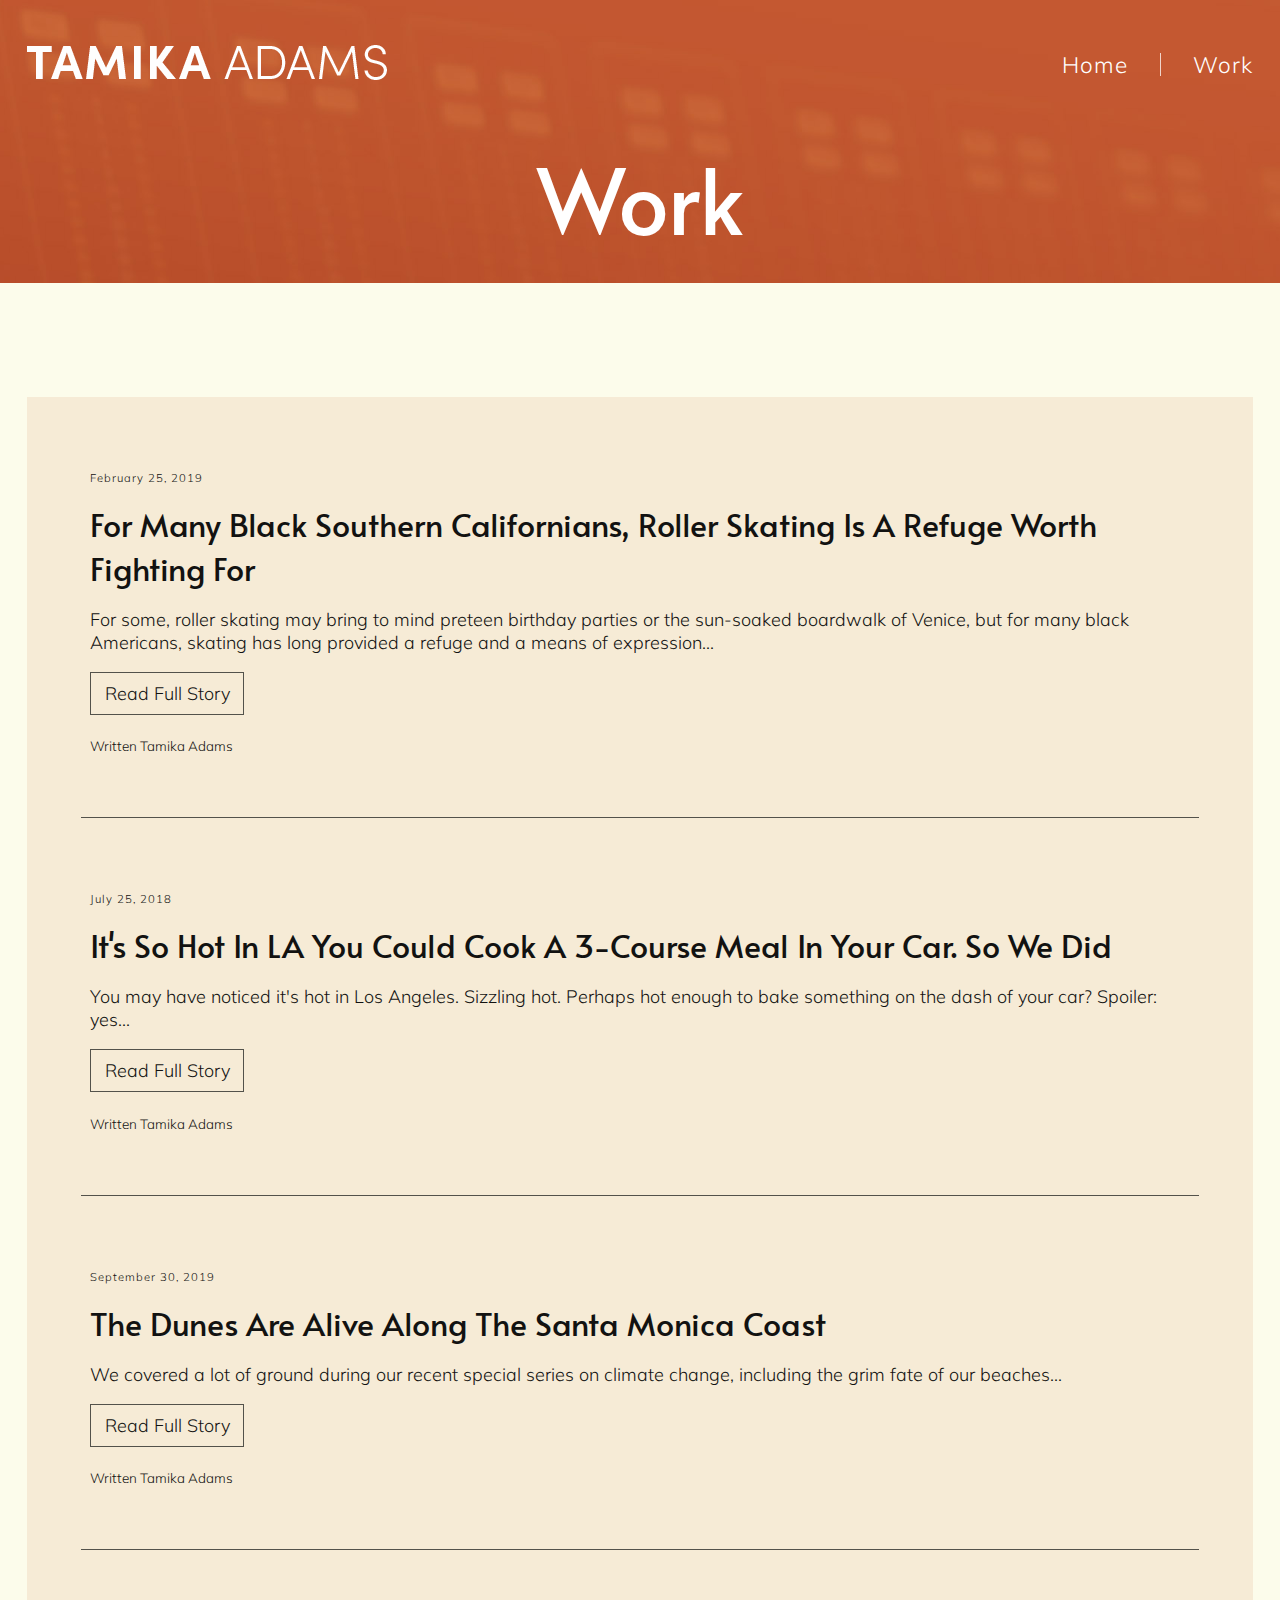
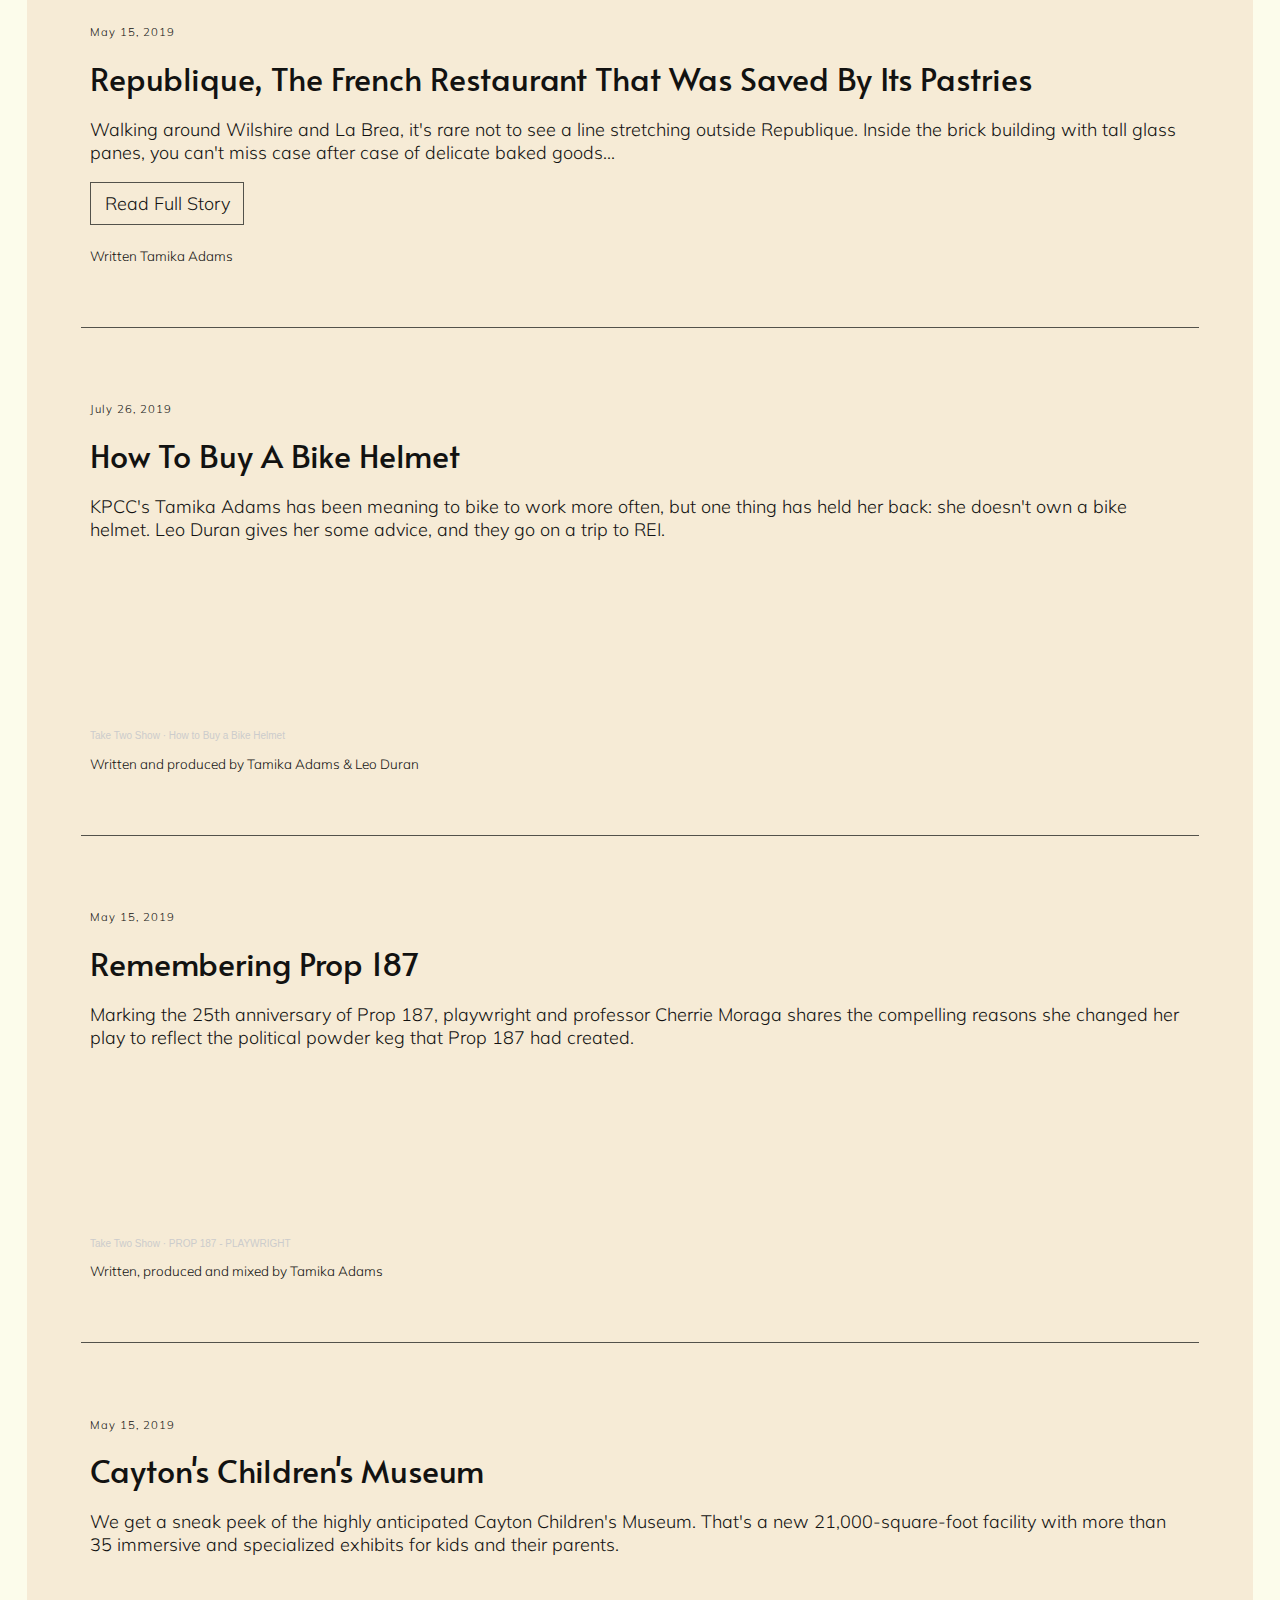
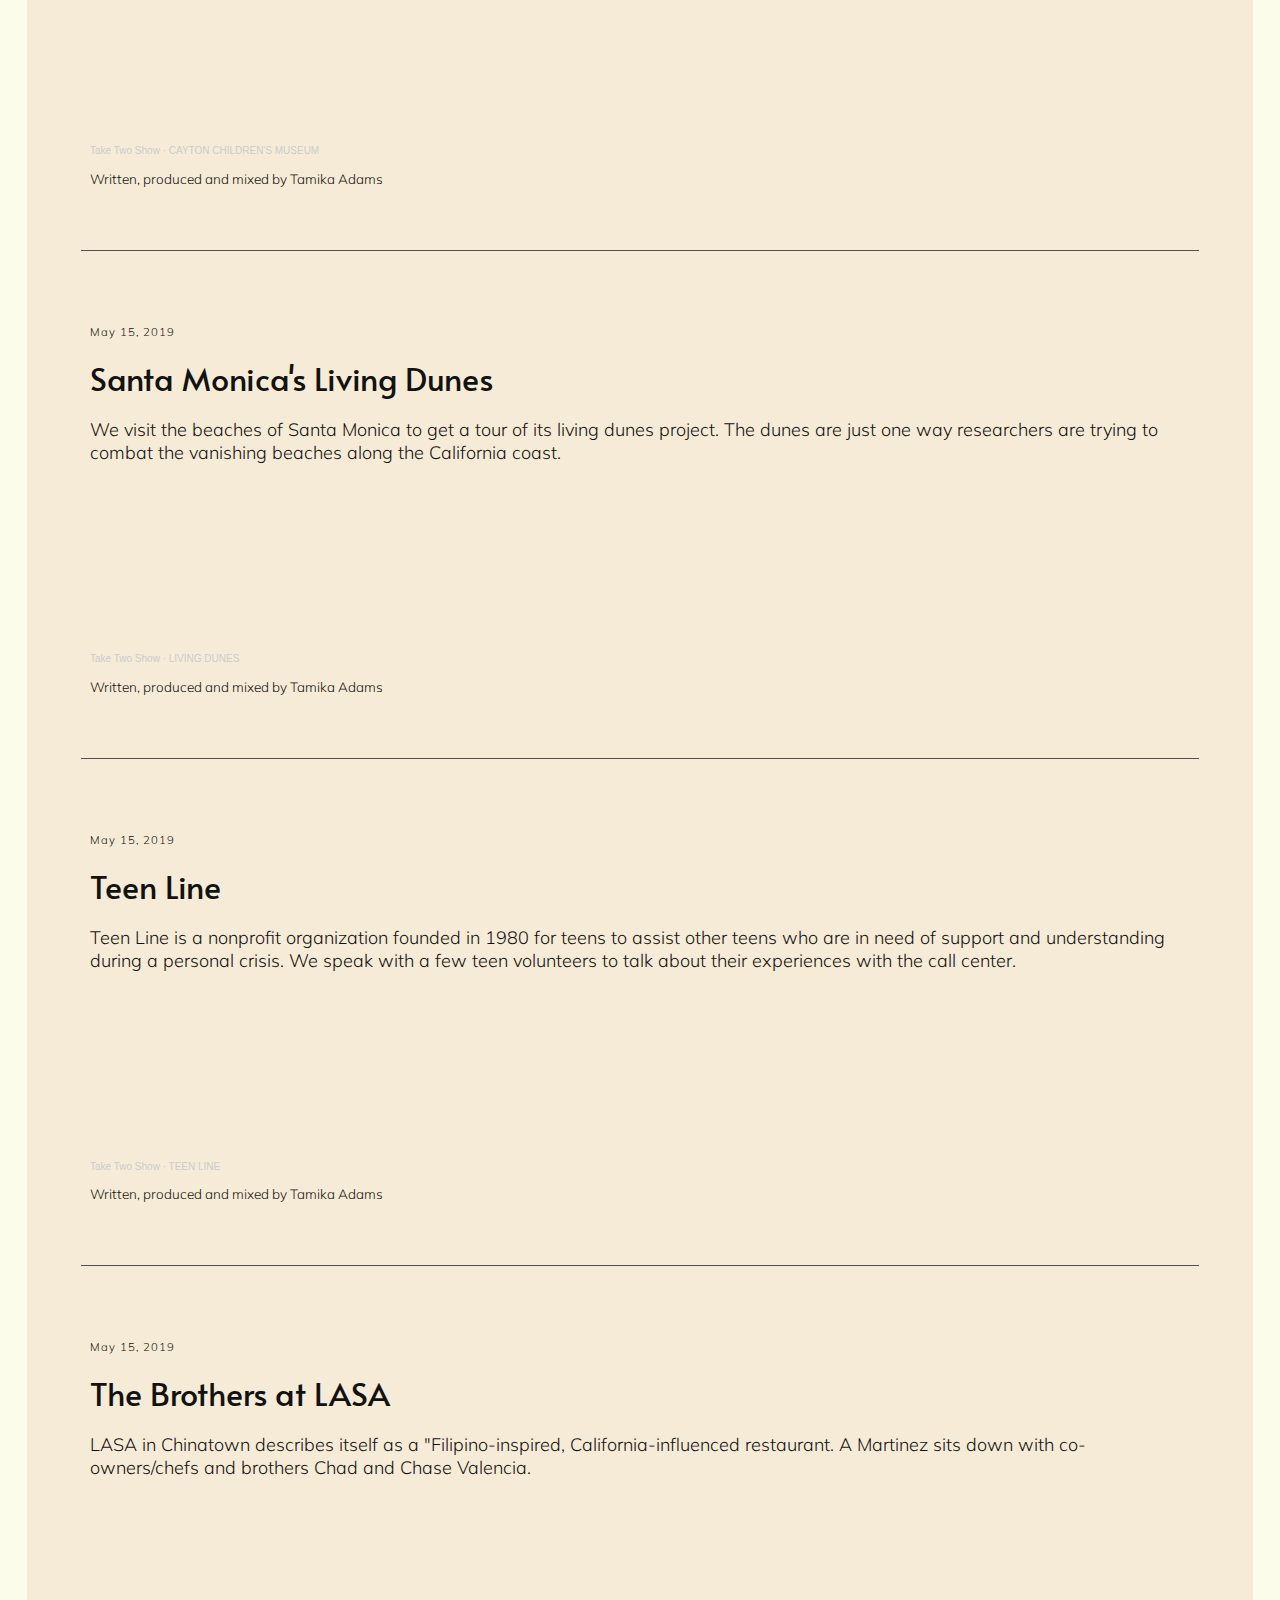
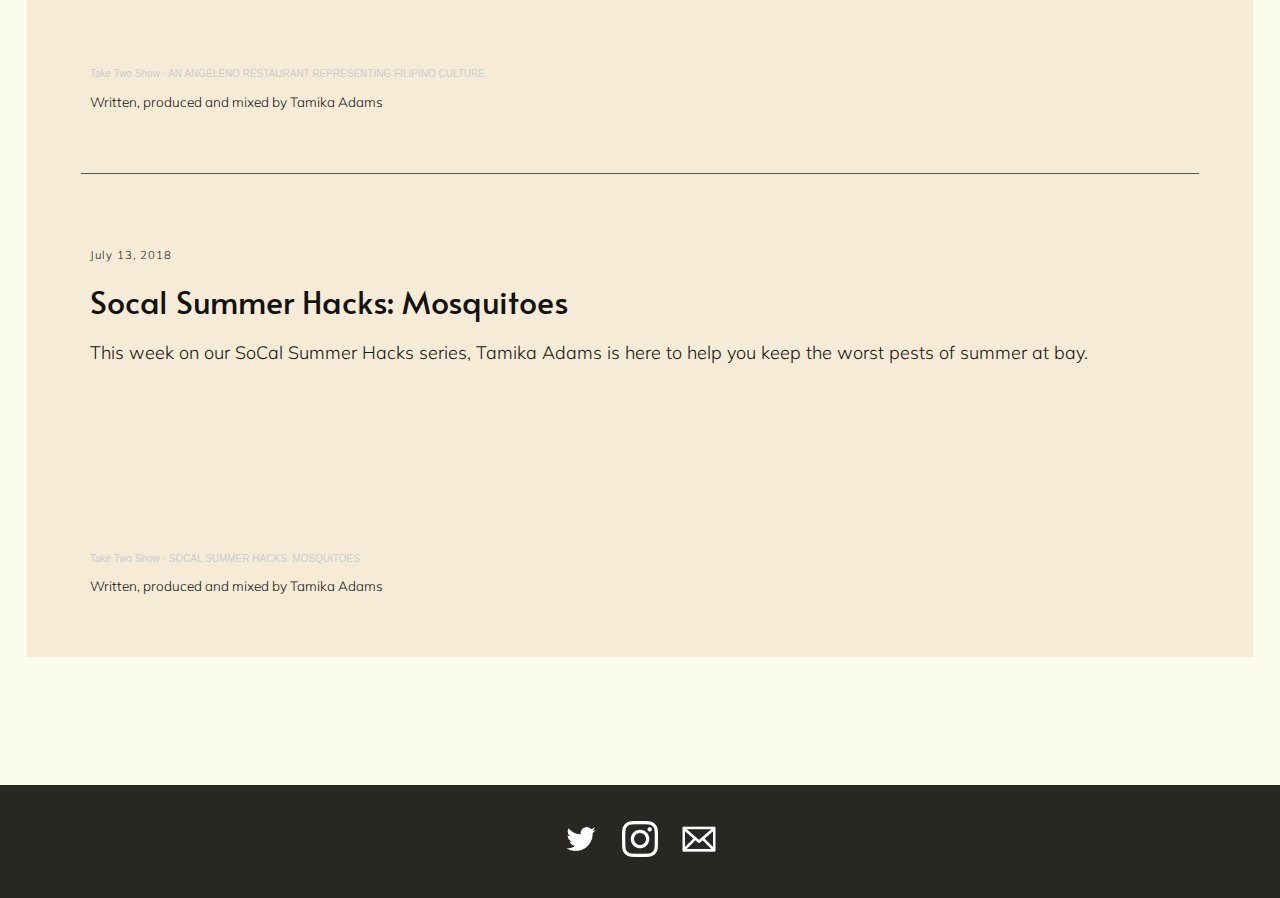
==== work.html @ 0e22abe8 "update article links" ====
<!DOCTYPE html>
<html>
	<head>
		<meta charset="UTF-8">
		<link type="text/css" rel="stylesheet" href="css/style.css" />
		<meta name="description" content="Tamika Adams - Producer / Reporter / Writer">
		<title>Tamika Adams | Work</title>
	</head>
	<body id="page-work">


		<header id="page-header">
			<div class="outer">
				<div id="top-nav" class="clearfix">
					<a href="index.html" class="ta-name">
						<img src="img/ta-name.png" alt="Tamika Adams" />
					</a>
					<nav>
						<a href="index.html">Home</a>
						<span class="nav-split" aria-hidden="true"></span>
						<a href="work.html">Work</a>
					</nav>
				</div>
				<h1>
					Work
				</h1>
			</div>
		</header>

		<main class="work-container">
			<div class="outer">
				<article>
					<section class="work-info">
						<p class="date">February 25, 2019</p>
						<h1>For Many Black Southern Californians, Roller Skating Is A Refuge Worth Fighting For</h1>
						<p>For some, roller skating may bring to mind preteen birthday parties or the sun-soaked boardwalk of Venice, but for many black Americans, skating has long provided a refuge and a means of expression...</p>
						<a class="article-link" href="https://laist.com/2019/02/25/black_roller_skating_culture_documentary.php">Read Full Story</a>
						<h2>Written Tamika Adams</h2>
					</section>
				</article>

				<article>
					<section class="work-info">
						<p class="date">July 25, 2018</p>
						<h1>It's So Hot In LA You Could Cook A 3-Course Meal In Your Car. So We Did</h1>
						<p>You may have noticed it's hot in Los Angeles. Sizzling hot. Perhaps hot enough to bake something on the dash of your car? Spoiler: yes...</p>
						<a class="article-link" href="https://laist.com/2018/07/25/its_so_hot_in_la_we_cooked_a_3-course_meal_in_our_car_and_so_can_you.php ">Read Full Story</a>
						<h2>Written Tamika Adams</h2>
					</section>
				</article>

				<article>
					<section class="work-info">
						<p class="date">September 30, 2019</p>
						<h1>The Dunes Are Alive Along The Santa Monica Coast</h1>
						<p>We covered a lot of ground during our recent special series on climate change, including the grim fate of our beaches...</p>
						<a class="article-link" href="https://laist.com/2019/09/30/living-dunes-santa-monica-beach-climate-change-sea-level-rise.php">Read Full Story</a>
						<h2>Written Tamika Adams</h2>
					</section>
				</article>

				<article>
					<section class="work-info">
						<p class="date">May 15, 2019</p>
						<h1>Republique, The French Restaurant That Was Saved By Its Pastries</h1>
						<p>Walking around Wilshire and La Brea, it's rare not to see a line stretching outside Republique. Inside the brick building with tall glass panes, you can't miss case after case of delicate baked goods...</p>
						<a class="article-link" href="https://laist.com/2019/05/15/republique_the_powerhouse_restaurant_that_almost_wasnt.php">Read Full Story</a>
						<h2>Written Tamika Adams</h2>
					</section>
				</article>


				<article>
					<section class="work-info">
						<p class="date">July 26, 2019</p>
						<h1>How To Buy A Bike Helmet</h1>
						<p>KPCC's Tamika Adams has been meaning to bike to work more often, but one thing has held her back: she doesn't own a bike helmet. Leo Duran gives her some advice, and they go on a trip to REI.</p>
						<div class="media-container">
							<iframe width="100%" height="166" scrolling="no" frameborder="no" allow="autoplay" src="https://w.soundcloud.com/player/?url=https%3A//api.soundcloud.com/tracks/848062681&color=%23ff5500&auto_play=false&hide_related=false&show_comments=true&show_user=true&show_reposts=false&show_teaser=true"></iframe><div style="font-size: 10px; color: #cccccc;line-break: anywhere;word-break: normal;overflow: hidden;white-space: nowrap;text-overflow: ellipsis; font-family: Interstate,Lucida Grande,Lucida Sans Unicode,Lucida Sans,Garuda,Verdana,Tahoma,sans-serif;font-weight: 100;"><a href="https://soundcloud.com/taketwoshow" title="Take Two Show" target="_blank" style="color: #cccccc; text-decoration: none;">Take Two Show</a> · <a href="https://soundcloud.com/taketwoshow/how-to-buy-a-bike-helmet" title="How to Buy a Bike Helmet" target="_blank" style="color: #cccccc; text-decoration: none;">How to Buy a Bike Helmet</a></div>
						</div>
						<h2>Written and produced by Tamika Adams & Leo Duran</h2>
					</section>
				</article>

				<article>
					<section class="work-info">
						<p class="date">May 15, 2019</p>
						<h1>Remembering Prop 187</h1>
						<p>Marking the 25th anniversary of Prop 187, playwright and professor Cherrie Moraga shares the compelling reasons she changed her play to reflect the political powder keg that Prop 187 had created.</p>
						<div class="media-container">
							<iframe width="100%" height="166" scrolling="no" frameborder="no" allow="autoplay" src="https://w.soundcloud.com/player/?url=https%3A//api.soundcloud.com/tracks/712422430&color=%23ff5500&auto_play=false&hide_related=false&show_comments=true&show_user=true&show_reposts=false&show_teaser=true"></iframe><div style="font-size: 10px; color: #cccccc;line-break: anywhere;word-break: normal;overflow: hidden;white-space: nowrap;text-overflow: ellipsis; font-family: Interstate,Lucida Grande,Lucida Sans Unicode,Lucida Sans,Garuda,Verdana,Tahoma,sans-serif;font-weight: 100;"><a href="https://soundcloud.com/taketwoshow" title="Take Two Show" target="_blank" style="color: #cccccc; text-decoration: none;">Take Two Show</a> · <a href="https://soundcloud.com/taketwoshow/prop-187-playwright" title="PROP 187 - PLAYWRIGHT" target="_blank" style="color: #cccccc; text-decoration: none;">PROP 187 - PLAYWRIGHT</a></div>
						</div>
						<h2>Written, produced and mixed by Tamika Adams</h2>
					</section>
				</article>


				<article>
					<section class="work-info">
						<p class="date">May 15, 2019</p>
						<h1>Cayton's Children's Museum</h1>
						<p>We get a sneak peek of the highly anticipated Cayton Children's Museum. That's a new 21,000-square-foot facility with more than 35 immersive and specialized exhibits for kids and their parents.</p>
						<div class="media-container">
							<iframe width="100%" height="166" scrolling="no" frameborder="no" allow="autoplay" src="https://w.soundcloud.com/player/?url=https%3A//api.soundcloud.com/tracks/701238112&color=%23ff5500&auto_play=false&hide_related=false&show_comments=true&show_user=true&show_reposts=false&show_teaser=true"></iframe><div style="font-size: 10px; color: #cccccc;line-break: anywhere;word-break: normal;overflow: hidden;white-space: nowrap;text-overflow: ellipsis; font-family: Interstate,Lucida Grande,Lucida Sans Unicode,Lucida Sans,Garuda,Verdana,Tahoma,sans-serif;font-weight: 100;"><a href="https://soundcloud.com/taketwoshow" title="Take Two Show" target="_blank" style="color: #cccccc; text-decoration: none;">Take Two Show</a> · <a href="https://soundcloud.com/taketwoshow/cayton-childrens-museum" title="CAYTON CHILDREN&#x27;S MUSEUM" target="_blank" style="color: #cccccc; text-decoration: none;">CAYTON CHILDREN&#x27;S MUSEUM</a></div>
						</div>
						<h2>Written, produced and mixed by Tamika Adams</h2>
					</section>
				</article>


				<article>
					<section class="work-info">
						<p class="date">May 15, 2019</p>
						<h1>Santa Monica's Living Dunes</h1>
						<p>We visit the beaches of Santa Monica to get a tour of its living dunes project. The dunes are just one way researchers are trying to combat the vanishing beaches along the California coast.</p>
						<div class="media-container">
							<iframe width="100%" height="166" scrolling="no" frameborder="no" allow="autoplay" src="https://w.soundcloud.com/player/?url=https%3A//api.soundcloud.com/tracks/701184199&color=%23ff5500&auto_play=false&hide_related=false&show_comments=true&show_user=true&show_reposts=false&show_teaser=true"></iframe><div style="font-size: 10px; color: #cccccc;line-break: anywhere;word-break: normal;overflow: hidden;white-space: nowrap;text-overflow: ellipsis; font-family: Interstate,Lucida Grande,Lucida Sans Unicode,Lucida Sans,Garuda,Verdana,Tahoma,sans-serif;font-weight: 100;"><a href="https://soundcloud.com/taketwoshow" title="Take Two Show" target="_blank" style="color: #cccccc; text-decoration: none;">Take Two Show</a> · <a href="https://soundcloud.com/taketwoshow/living-dunes" title="LIVING DUNES" target="_blank" style="color: #cccccc; text-decoration: none;">LIVING DUNES</a></div>
						</div>
						<h2>Written, produced and mixed by Tamika Adams</h2>
					</section>
				</article>


				<article>
					<section class="work-info">
						<p class="date">May 15, 2019</p>
						<h1>Teen Line</h1>
						<p>Teen Line is a nonprofit organization founded in 1980 for teens to assist other teens who are in need of support and understanding during a personal crisis. We speak with a few teen volunteers to talk about their experiences with the call center.</p>
						<div class="media-container">
							<iframe width="100%" height="166" scrolling="no" frameborder="no" allow="autoplay" src="https://w.soundcloud.com/player/?url=https%3A//api.soundcloud.com/tracks/693808450&color=%23ff5500&auto_play=false&hide_related=false&show_comments=true&show_user=true&show_reposts=false&show_teaser=true"></iframe><div style="font-size: 10px; color: #cccccc;line-break: anywhere;word-break: normal;overflow: hidden;white-space: nowrap;text-overflow: ellipsis; font-family: Interstate,Lucida Grande,Lucida Sans Unicode,Lucida Sans,Garuda,Verdana,Tahoma,sans-serif;font-weight: 100;"><a href="https://soundcloud.com/taketwoshow" title="Take Two Show" target="_blank" style="color: #cccccc; text-decoration: none;">Take Two Show</a> · <a href="https://soundcloud.com/taketwoshow/teen-line" title="TEEN LINE" target="_blank" style="color: #cccccc; text-decoration: none;">TEEN LINE</a></div>
						</div>
						<h2>Written, produced and mixed by Tamika Adams</h2>
					</section>
				</article>

				<article>
					<section class="work-info">
						<p class="date">May 15, 2019</p>
						<h1>The Brothers at LASA</h1>
						<p>LASA in Chinatown describes itself as a "Filipino-inspired, California-influenced restaurant. A Martinez sits down with co-owners/chefs and brothers Chad and Chase Valencia.</p>
						<div class="media-container">
							<iframe width="100%" height="166" scrolling="no" frameborder="no" allow="autoplay" src="https://w.soundcloud.com/player/?url=https%3A//api.soundcloud.com/tracks/701239207&color=%23ff5500&auto_play=false&hide_related=false&show_comments=true&show_user=true&show_reposts=false&show_teaser=true"></iframe><div style="font-size: 10px; color: #cccccc;line-break: anywhere;word-break: normal;overflow: hidden;white-space: nowrap;text-overflow: ellipsis; font-family: Interstate,Lucida Grande,Lucida Sans Unicode,Lucida Sans,Garuda,Verdana,Tahoma,sans-serif;font-weight: 100;"><a href="https://soundcloud.com/taketwoshow" title="Take Two Show" target="_blank" style="color: #cccccc; text-decoration: none;">Take Two Show</a> · <a href="https://soundcloud.com/taketwoshow/an-angeleno-restaurant-representing-filipino-culture" title="AN ANGELENO RESTAURANT REPRESENTING FILIPINO CULTURE" target="_blank" style="color: #cccccc; text-decoration: none;">AN ANGELENO RESTAURANT REPRESENTING FILIPINO CULTURE</a></div>
						</div>
						<h2>Written, produced and mixed by Tamika Adams</h2>
					</section>
				</article>

				<article>
					<section class="work-info last">
						<p class="date">July 13, 2018</p>
						<h1>Socal Summer Hacks: Mosquitoes</h1>
						<p>This week on our SoCal Summer Hacks series, Tamika Adams is here to help you keep the worst pests of summer at bay.</p>
						<div class="media-container">
							<iframe width="100%" height="166" scrolling="no" frameborder="no" allow="autoplay" src="https://w.soundcloud.com/player/?url=https%3A//api.soundcloud.com/tracks/848068096&color=%23ff5500&auto_play=false&hide_related=false&show_comments=true&show_user=true&show_reposts=false&show_teaser=true"></iframe><div style="font-size: 10px; color: #cccccc;line-break: anywhere;word-break: normal;overflow: hidden;white-space: nowrap;text-overflow: ellipsis; font-family: Interstate,Lucida Grande,Lucida Sans Unicode,Lucida Sans,Garuda,Verdana,Tahoma,sans-serif;font-weight: 100;"><a href="https://soundcloud.com/taketwoshow" title="Take Two Show" target="_blank" style="color: #cccccc; text-decoration: none;">Take Two Show</a> · <a href="https://soundcloud.com/taketwoshow/socal-summer-hacks-mosquitoes" title="SOCAL SUMMER HACKS: MOSQUITOES" target="_blank" style="color: #cccccc; text-decoration: none;">SOCAL SUMMER HACKS: MOSQUITOES</a></div>
						</div>
						<h2>Written, produced and mixed by Tamika Adams</h2>
					</section>
				</article>

			<div/>
		</main>

		<footer>
			<div class="outer">
				<nav>
					<a href="https://twitter.com/_tamika_adams">
						<img src="img/icon-tw.png" alt="Teitter Icon"/>
					</a>
					<a href="https://www.instagram.com/la_tadams/">
						<img src="img/icon-ig.png" alt="Instagram Icon" />
					</a>
					<a href="mailto: t@tamika-adams.com">
						<img src="img/icon-mail.png" alt="Email Icon" />
					</a>
				</nav>
			</div>
		</footer>






	</body>
</html>
---- css/style.css ----
@import url('https://fonts.googleapis.com/css2?family=Alata&family=Muli:wght@300;500;700&display=swap');
body
{
	background:#292723;
	margin:0;
	overflow-y:scroll;
	font-family: 'Muli', Verdana, sans-serif;
	font-size:16px;
}
body.no-scroll
{
	overflow-y:hidden;
}
body *
{
	box-sizing: border-box;
}

@media (min-width:1081px){body{font-size:18px;}}
@media (min-width:1281px){body{font-size:20px;}}
@media (min-width:1601px){body{font-size:22px;}}


.outer
{
	position:relative;
	padding:0 1.5em;
	margin:0 auto;
	max-width:1700px;
}
.clearfix::after
{
  content: "";
  clear: both;
  display: table;
}

/* layout */
.split-container
{
	margin:0 auto;
	text-align:center;
}
.rtl
{
	direction: rtl;
}
.split
{
	position:relative;
	margin:0 auto;
	direction: ltr;
	vertical-align: middle;
	white-space: normal;
	text-align:left;
}
@media (min-width:961px)
{
	.split
	{
		display:inline-block;
	}
	.split-container
	{
		white-space: nowrap;
	}
	.split-50
	{
		width:50%;
	}
}



h1
{
	font-family: 'Alata', Verdana, sans-serif;
	font-weight:400;
}
p, h2
{
	font-weight:300;
}



header
{
	background-image:url('../img/header-bg.jpg');
	background-size:cover;
	background-position: bottom center;
	background-attachment: fixed;
}
#page-header
{

}
#page-header #top-nav
{
	padding-bottom:3em;
}
#page-header h1
{
	color:#fff;
	font-size:5em;
	text-align: center;
	padding:0 0 .25em;
	margin:0;
}


/* About */
#top-nav
{
	padding:3em 0;
	text-align: center;
}
#top-nav .ta-name
{
	display:inline-block;
}
#top-nav .ta-name img
{
	display:block;
	max-width:100%;
}
#top-nav nav
{
	margin-top:1em;
	line-height:35px;
}

#top-nav nav a
{
	color:#fff;
	font-size:1.25em;
	font-weight:300;
	text-decoration: none;
	vertical-align: middle;
	letter-spacing: 1px;
	padding:.25em 0;
}
#top-nav nav a:hover
{
	border-bottom:1px solid #fff;
}
#top-nav nav .nav-split
{
	display:inline-block;
	margin:0 1.5em;
	height:1.25em;
	width:1px;
	background:#fff;
	opacity:.75;
	vertical-align: middle;
}
@media (min-width:961px)
{
	#top-nav
	{
		padding:2.5em 0 0;
	}
	#top-nav .ta-name
	{
		display:block;
		float:left;
	}
	#top-nav nav
	{
		margin-top:0;
		float:right;
	}

}




/* About */
#about
{
	position:relative;
	color:#fff;
	padding-bottom:5%;
}
#about .about-img img
{
	display:block;
	max-width:100%;
}
#about .about-info
{
	padding:1em 0;
}
#about .about-info h1
{
	font-size:2em;
	margin:0 0 .5em;
	padding:0;
}
#about .about-info p
{
	font-size:1em;
	padding:0;
	line-height: 1.5em;
}
#about .about-info p a
{
	font-weight:500;
	text-decoration: none;
	color:#fff;
	text-decoration: underline;
}
#about .about-info p a:hover
{
	color:#ebd234;
}
@media (min-width:961px)
{
	#about
	{
		position:relative;
		transform: translateY(10%);
		padding-bottom:0;
	}
	#about .about-info
	{
		padding:1em 1.5em;
	}
}






/* Home Main */
.work-container
{
	background:#fcfceb;
	padding-top:1em;
	color:#121211;
	text-align: center;
}
.work-container .outer
{
	padding-top:7.5%;
	padding-bottom:12.5%;
}
.work-container .section-title
{
	font-size:2em;
	margin:0 0 1em;
}
.more-work
{
	display:inline-block;
	margin:1.5em auto 0;
	padding:.5em 2em;
	border:1px solid #121211;
	color:#121211;
	font-size:1.25em;
	text-decoration: none;
}
.more-work:hover
{
	color:#fff;
	border:1px solid #ebd234;
	background:#ebd234;
}
.work-container article
{

	background:#f6ebd6;
	padding:0 3em;
	max-width:1280px;
	margin:0 auto;
}
@media (min-width:961px)
{
	.work-container .outer
	{
		padding-top:7.5%;
		padding-bottom:10%;
	}
}
@media (min-width:1601px)
{
	.work-container .outer
	{
		padding:5em 0;
	}
}





/* Work */
.work-info
{
	text-align: left;
	padding:3.5em .5em 3.5em;
}
.work-info h1
{
	font-size:1.75em;
	margin:0;
}
.work-info h2
{
	font-size:.75em;
	margin:1em 0 0;
}
.work-info p.date
{
	font-size:.625em;
	margin-bottom:1.5em;
	letter-spacing: 1px;
}
.work-info a.article-link
{
	color:#121211;
	border:1px solid #53524b;
	padding:.5em .75em;
	text-decoration: none;
	display:inline-block;
	margin-bottom:.5em;
	font-weight: 300;
}
.work-info a.article-link:hover
{
	color:#fff;
	border:1px solid #ebd234;
	background:#ebd234;
}





/* Work-page overwrite */
#page-work .work-container .work-info
{
	border-bottom:1px solid #53524b;
}
#page-work .work-container .work-info.last
{
	border-bottom:none;
}




/* Footer */
footer
{
	background:#292723;
	padding:2em 0;

	text-align: center;
}
footer nav a
{
	display:inline-block;
	margin:0 .5em;
	text-decoration: none;
}
footer nav a:hover
{
	opacity:.75;
}
footer nav a img
{
	display:block;
	width:2em;
}
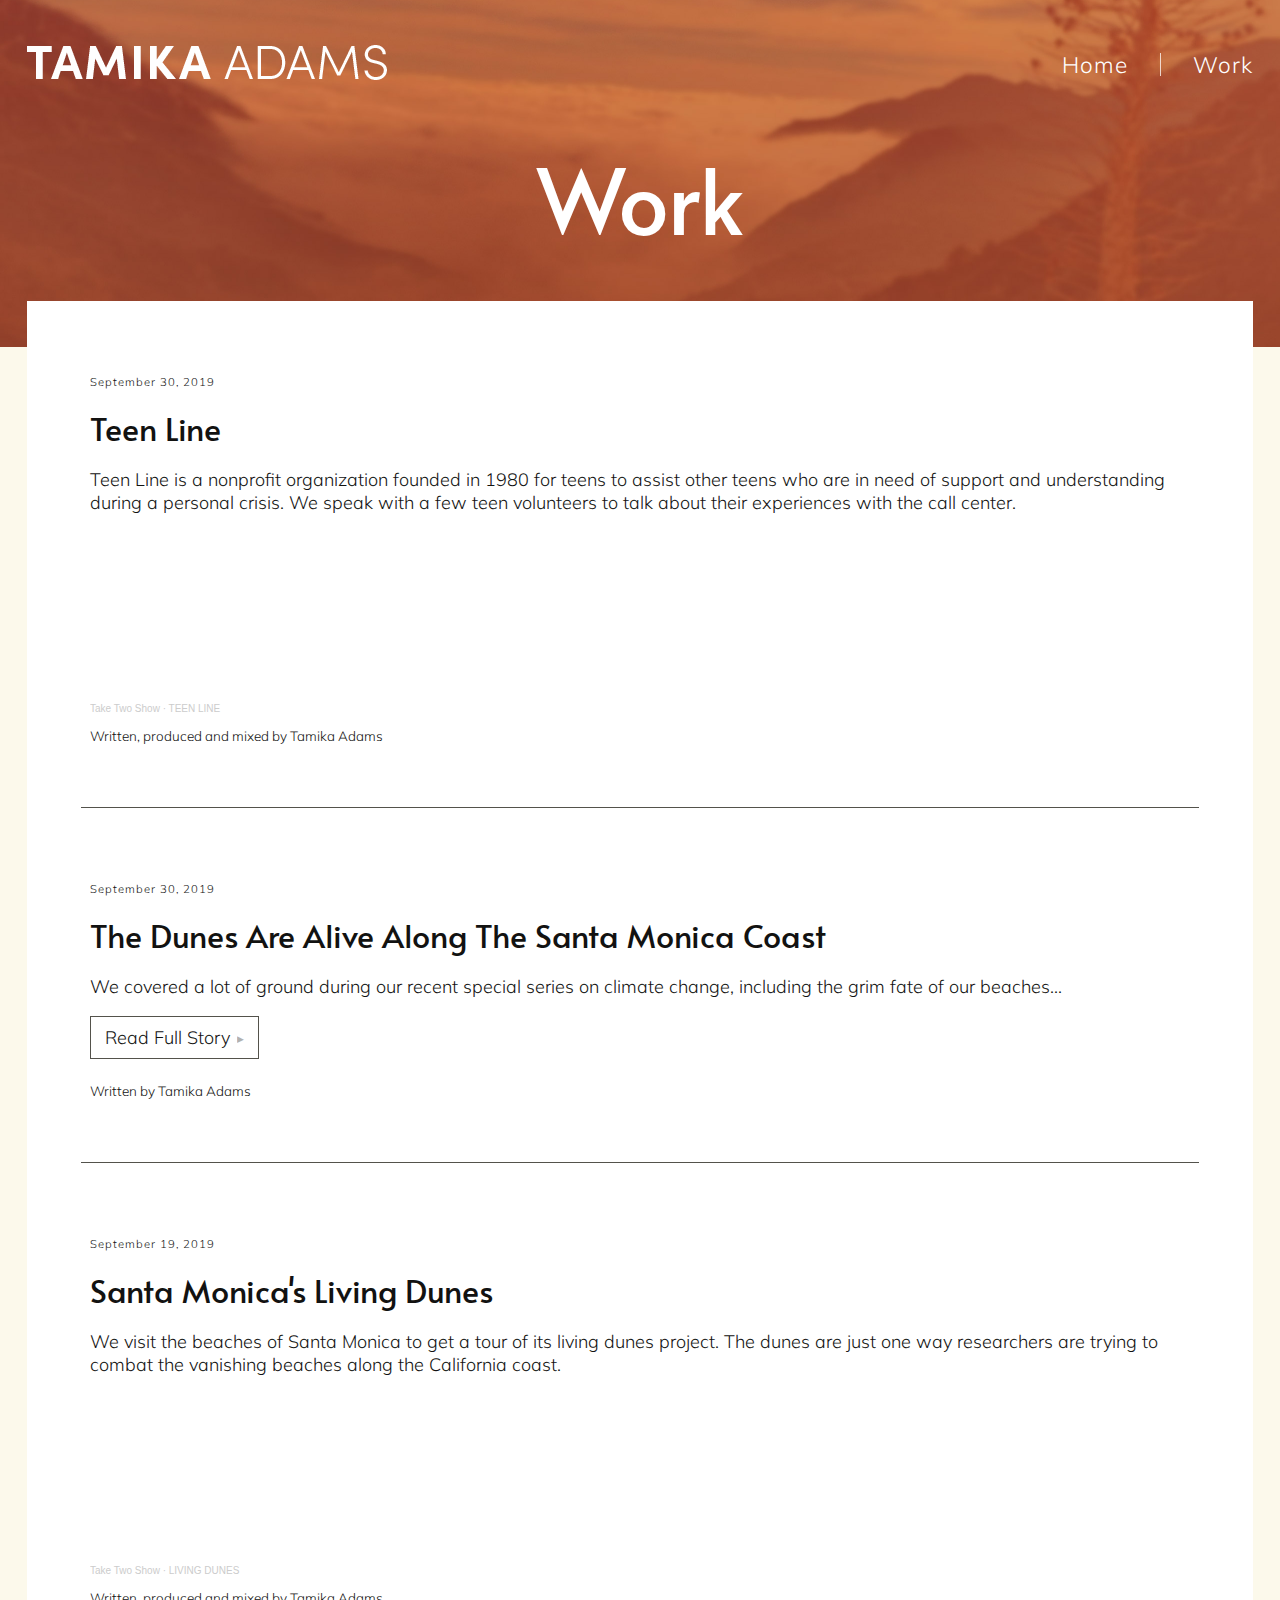
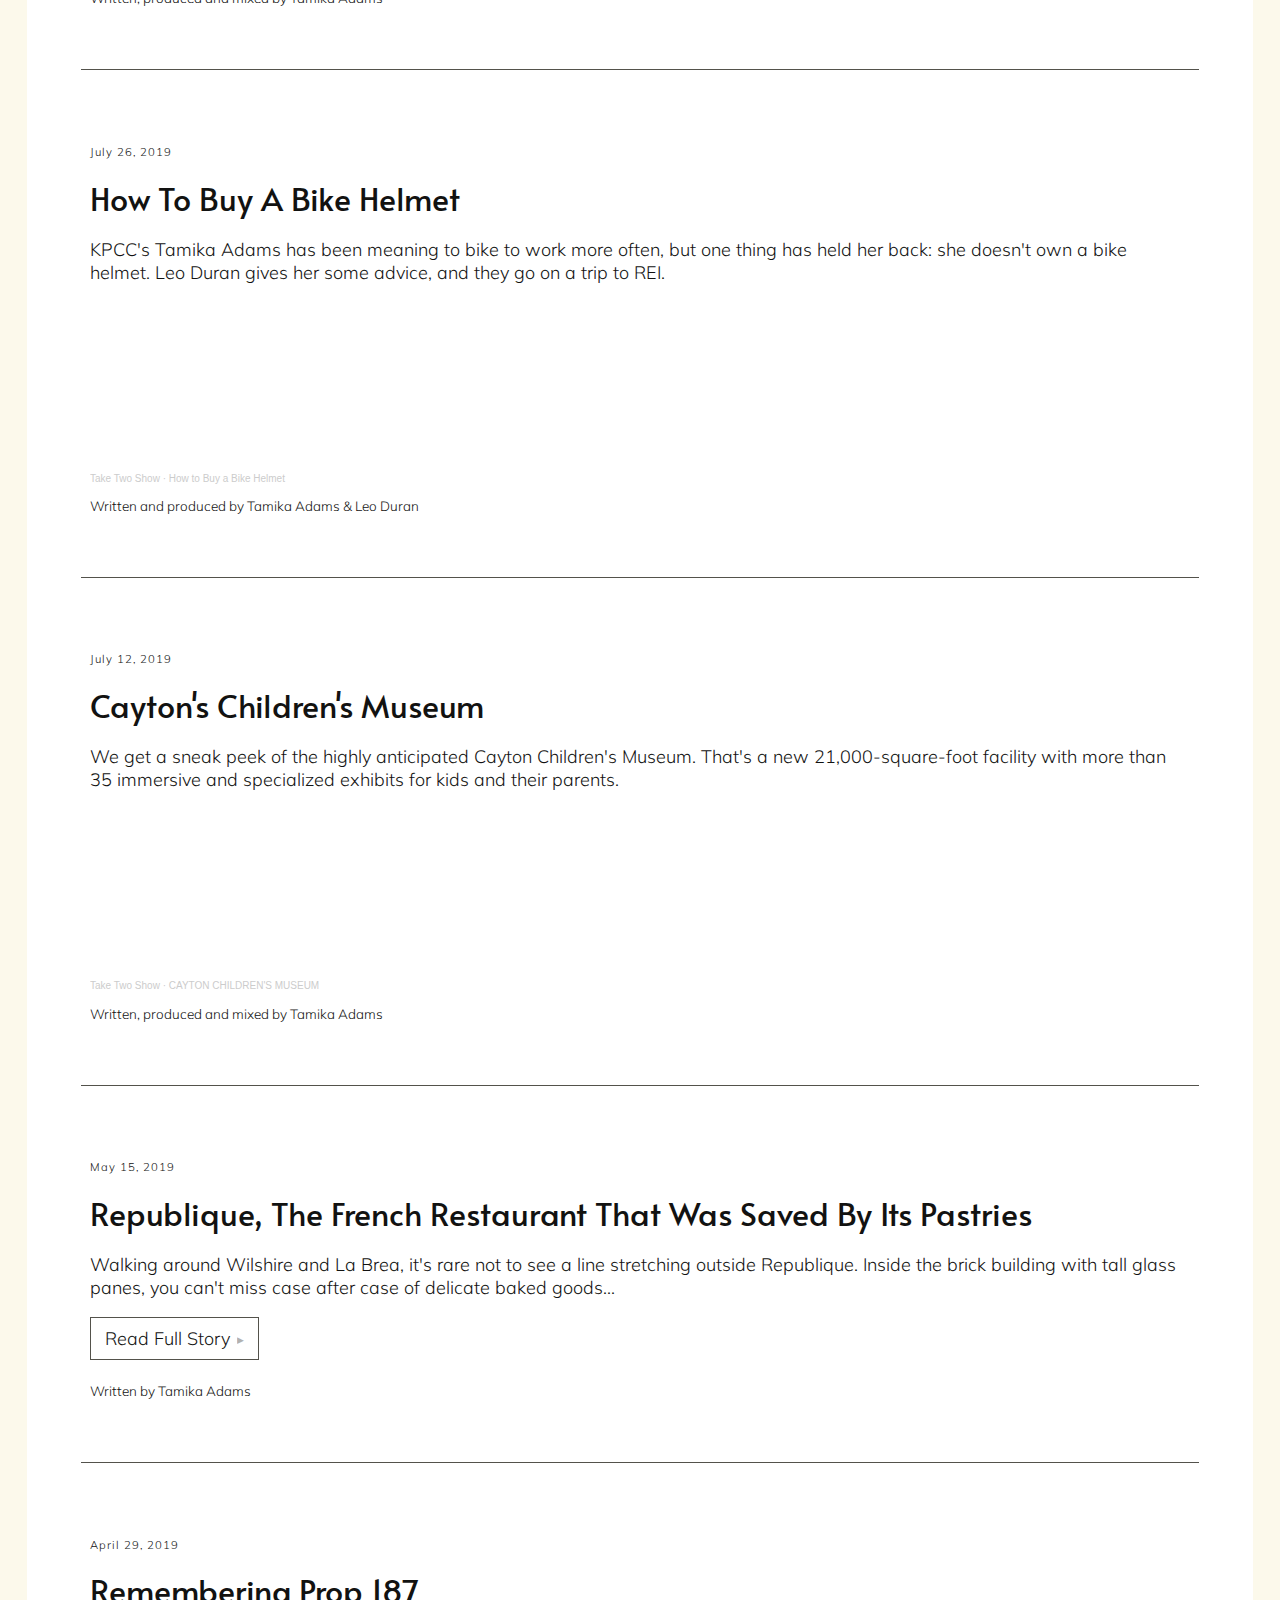
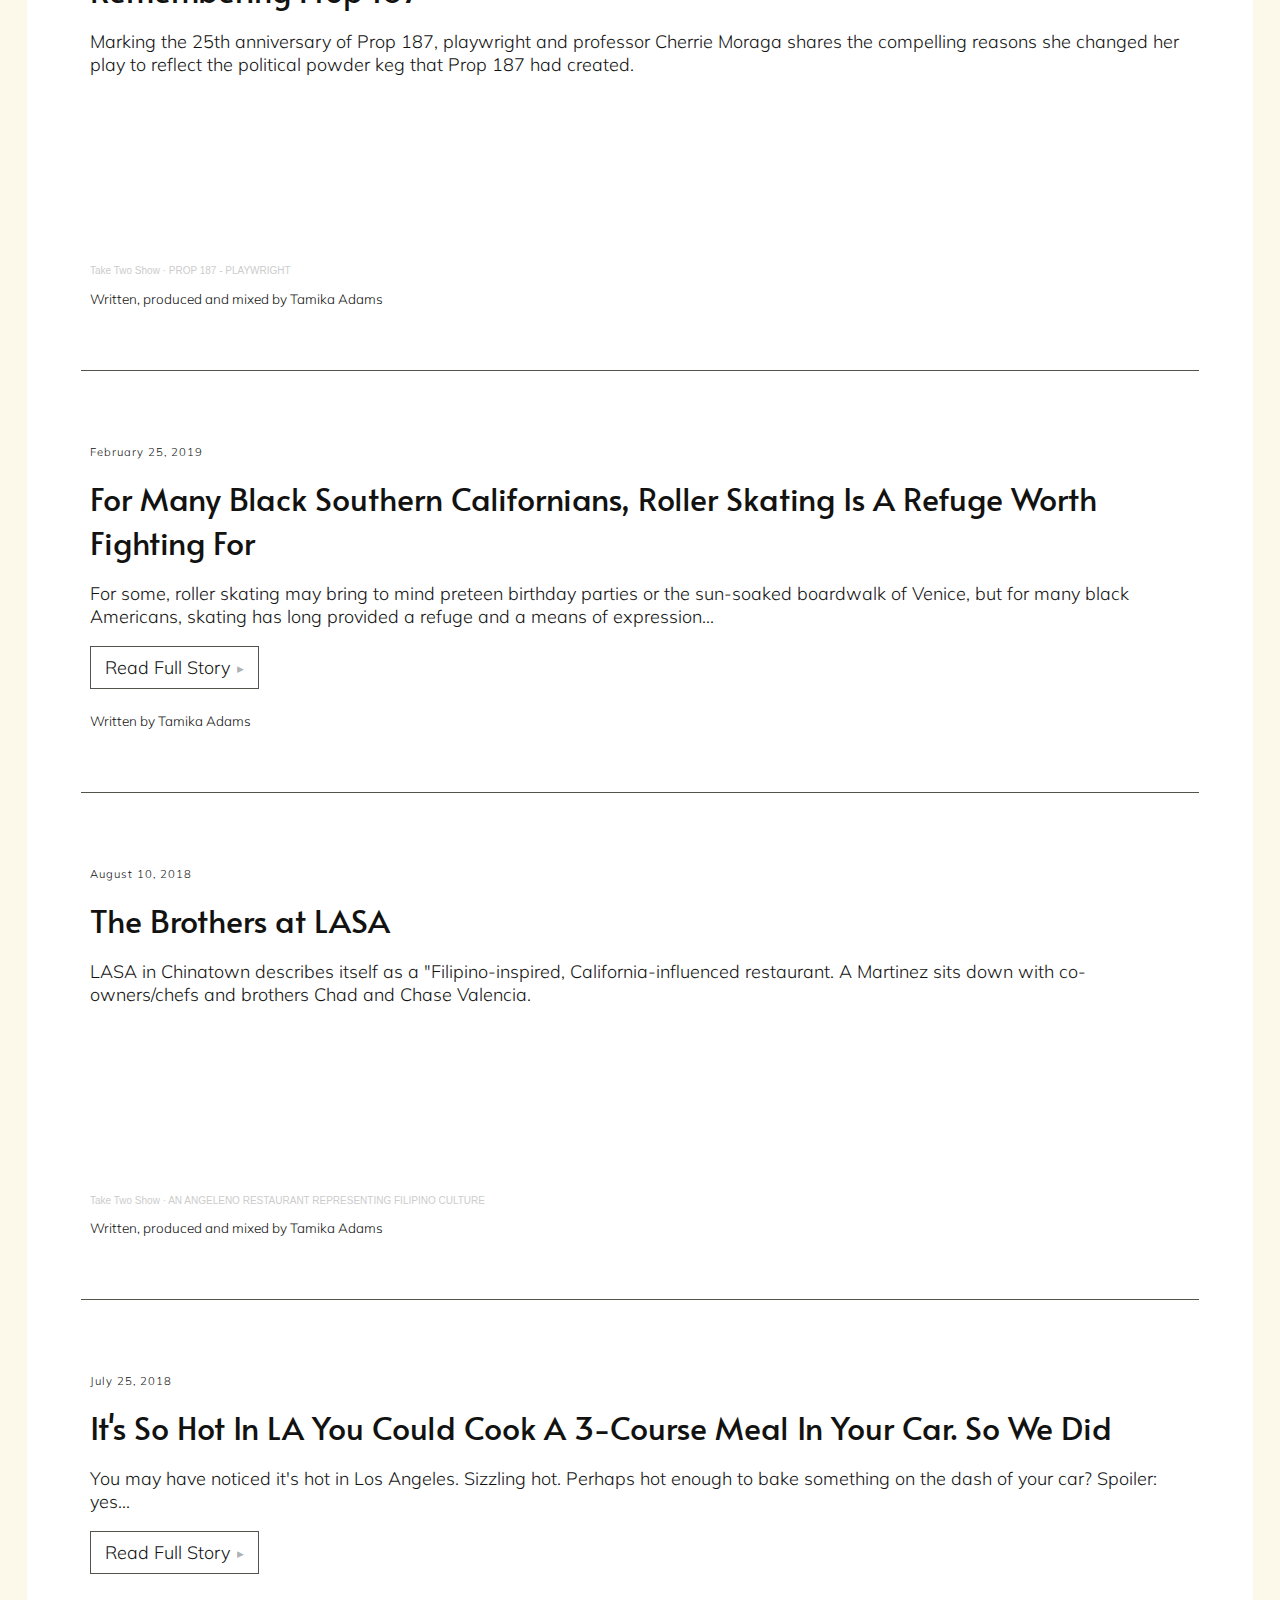
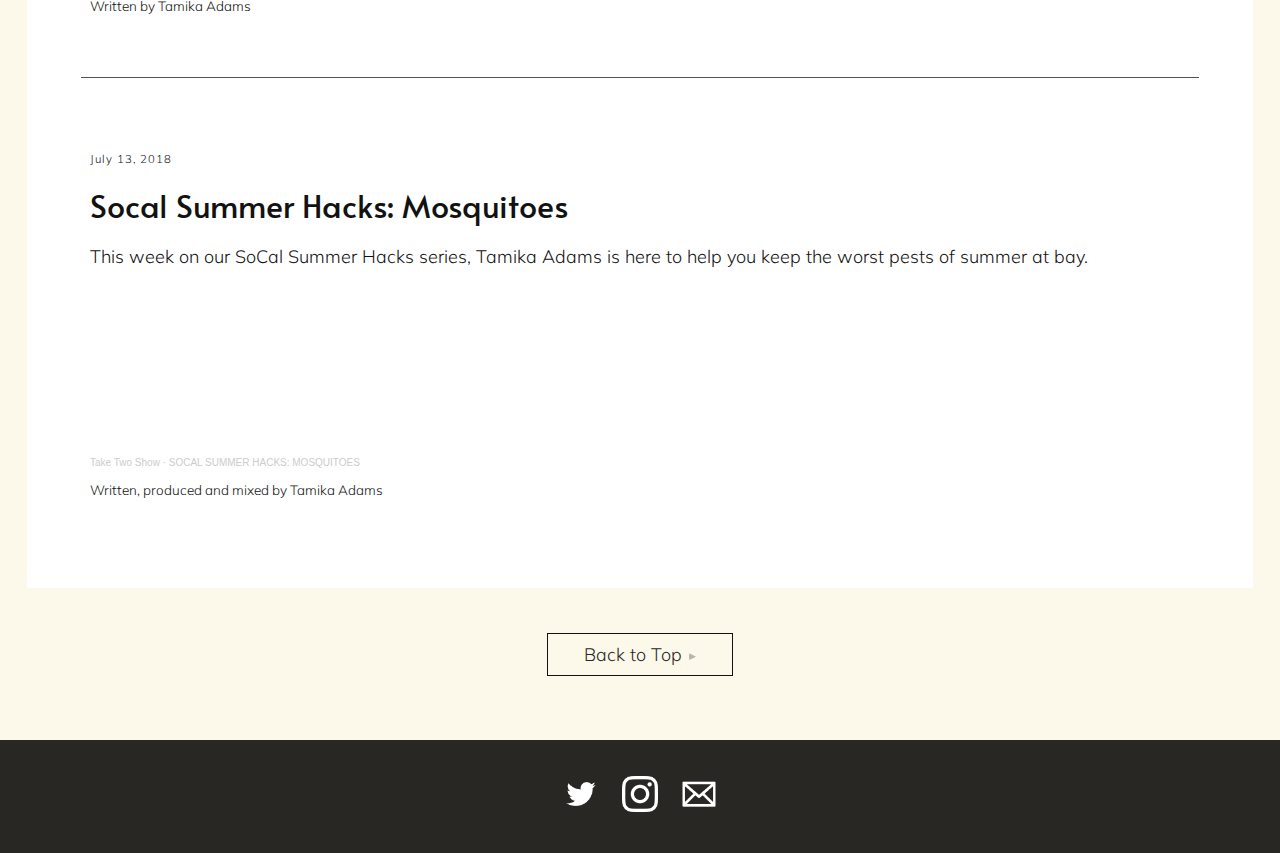
==== commit 1e737b6c: "background, link effects, update copy and work" ====
--- a/work.html
+++ b/work.html
@@ -2,8 +2,9 @@
 <html>
 	<head>
 		<meta charset="UTF-8">
+		<meta name="viewport" content="width=device-width, initial-scale=1.0">
 		<link type="text/css" rel="stylesheet" href="css/style.css" />
-		<meta name="description" content="Tamika Adams - Producer / Reporter / Writer">
+		<meta name="description" content="Tamika Adam's podcasts, articles, and other projects.">
 		<title>Tamika Adams | Work</title>
 	</head>
 	<body id="page-work">
@@ -29,13 +30,122 @@
 
 		<main class="work-container">
 			<div class="outer">
+
+
+
+				<article>
+					<section class="work-info">
+						<p class="date">September 30, 2019</p>
+						<h1>Teen Line</h1>
+						<p>Teen Line is a nonprofit organization founded in 1980 for teens to assist other teens who are in need of support and understanding during a personal crisis. We speak with a few teen volunteers to talk about their experiences with the call center.</p>
+						<div class="media-container">
+							<iframe width="100%" height="166" scrolling="no" frameborder="no" allow="autoplay" src="https://w.soundcloud.com/player/?url=https%3A//api.soundcloud.com/tracks/693808450&color=%23ff5500&auto_play=false&hide_related=false&show_comments=true&show_user=true&show_reposts=false&show_teaser=true"></iframe><div style="font-size: 10px; color: #cccccc;line-break: anywhere;word-break: normal;overflow: hidden;white-space: nowrap;text-overflow: ellipsis; font-family: Interstate,Lucida Grande,Lucida Sans Unicode,Lucida Sans,Garuda,Verdana,Tahoma,sans-serif;font-weight: 100;"><a href="https://soundcloud.com/taketwoshow" title="Take Two Show" target="_blank" style="color: #cccccc; text-decoration: none;">Take Two Show</a> · <a href="https://soundcloud.com/taketwoshow/teen-line" title="TEEN LINE" target="_blank" style="color: #cccccc; text-decoration: none;">TEEN LINE</a></div>
+						</div>
+						<h2>Written, produced and mixed by Tamika Adams</h2>
+					</section>
+				</article>
+
+				<article>
+					<section class="work-info">
+						<p class="date">September 30, 2019</p>
+						<h1>The Dunes Are Alive Along The Santa Monica Coast</h1>
+						<p>We covered a lot of ground during our recent special series on climate change, including the grim fate of our beaches...</p>
+						<a class="article-link" href="https://laist.com/2019/09/30/living-dunes-santa-monica-beach-climate-change-sea-level-rise.php">
+							Read Full Story <span class="triangle-right">&#9654;</span>
+						</a>
+						<h2>Written by Tamika Adams</h2>
+					</section>
+				</article>
+
+				<article>
+					<section class="work-info">
+						<p class="date">September 19, 2019</p>
+						<h1>Santa Monica's Living Dunes</h1>
+						<p>We visit the beaches of Santa Monica to get a tour of its living dunes project. The dunes are just one way researchers are trying to combat the vanishing beaches along the California coast.</p>
+						<div class="media-container">
+							<iframe width="100%" height="166" scrolling="no" frameborder="no" allow="autoplay" src="https://w.soundcloud.com/player/?url=https%3A//api.soundcloud.com/tracks/701184199&color=%23ff5500&auto_play=false&hide_related=false&show_comments=true&show_user=true&show_reposts=false&show_teaser=true"></iframe><div style="font-size: 10px; color: #cccccc;line-break: anywhere;word-break: normal;overflow: hidden;white-space: nowrap;text-overflow: ellipsis; font-family: Interstate,Lucida Grande,Lucida Sans Unicode,Lucida Sans,Garuda,Verdana,Tahoma,sans-serif;font-weight: 100;"><a href="https://soundcloud.com/taketwoshow" title="Take Two Show" target="_blank" style="color: #cccccc; text-decoration: none;">Take Two Show</a> · <a href="https://soundcloud.com/taketwoshow/living-dunes" title="LIVING DUNES" target="_blank" style="color: #cccccc; text-decoration: none;">LIVING DUNES</a></div>
+						</div>
+						<h2>Written, produced and mixed by Tamika Adams</h2>
+					</section>
+				</article>
+
+
+				<article>
+					<section class="work-info">
+						<p class="date">July 26, 2019</p>
+						<h1>How To Buy A Bike Helmet</h1>
+						<p>KPCC's Tamika Adams has been meaning to bike to work more often, but one thing has held her back: she doesn't own a bike helmet. Leo Duran gives her some advice, and they go on a trip to REI.</p>
+						<div class="media-container">
+							<iframe width="100%" height="166" scrolling="no" frameborder="no" allow="autoplay" src="https://w.soundcloud.com/player/?url=https%3A//api.soundcloud.com/tracks/848062681&color=%23ff5500&auto_play=false&hide_related=false&show_comments=true&show_user=true&show_reposts=false&show_teaser=true"></iframe><div style="font-size: 10px; color: #cccccc;line-break: anywhere;word-break: normal;overflow: hidden;white-space: nowrap;text-overflow: ellipsis; font-family: Interstate,Lucida Grande,Lucida Sans Unicode,Lucida Sans,Garuda,Verdana,Tahoma,sans-serif;font-weight: 100;"><a href="https://soundcloud.com/taketwoshow" title="Take Two Show" target="_blank" style="color: #cccccc; text-decoration: none;">Take Two Show</a> · <a href="https://soundcloud.com/taketwoshow/how-to-buy-a-bike-helmet" title="How to Buy a Bike Helmet" target="_blank" style="color: #cccccc; text-decoration: none;">How to Buy a Bike Helmet</a></div>
+						</div>
+						<h2>Written and produced by Tamika Adams & Leo Duran</h2>
+					</section>
+				</article>
+
+				<article>
+					<section class="work-info">
+						<p class="date">July 12, 2019</p>
+						<h1>Cayton's Children's Museum</h1>
+						<p>We get a sneak peek of the highly anticipated Cayton Children's Museum. That's a new 21,000-square-foot facility with more than 35 immersive and specialized exhibits for kids and their parents.</p>
+						<div class="media-container">
+							<iframe width="100%" height="166" scrolling="no" frameborder="no" allow="autoplay" src="https://w.soundcloud.com/player/?url=https%3A//api.soundcloud.com/tracks/701238112&color=%23ff5500&auto_play=false&hide_related=false&show_comments=true&show_user=true&show_reposts=false&show_teaser=true"></iframe><div style="font-size: 10px; color: #cccccc;line-break: anywhere;word-break: normal;overflow: hidden;white-space: nowrap;text-overflow: ellipsis; font-family: Interstate,Lucida Grande,Lucida Sans Unicode,Lucida Sans,Garuda,Verdana,Tahoma,sans-serif;font-weight: 100;"><a href="https://soundcloud.com/taketwoshow" title="Take Two Show" target="_blank" style="color: #cccccc; text-decoration: none;">Take Two Show</a> · <a href="https://soundcloud.com/taketwoshow/cayton-childrens-museum" title="CAYTON CHILDREN&#x27;S MUSEUM" target="_blank" style="color: #cccccc; text-decoration: none;">CAYTON CHILDREN&#x27;S MUSEUM</a></div>
+						</div>
+						<h2>Written, produced and mixed by Tamika Adams</h2>
+					</section>
+				</article>
+
+				<article>
+					<section class="work-info">
+						<p class="date">May 15, 2019</p>
+						<h1>Republique, The French Restaurant That Was Saved By Its Pastries</h1>
+						<p>Walking around Wilshire and La Brea, it's rare not to see a line stretching outside Republique. Inside the brick building with tall glass panes, you can't miss case after case of delicate baked goods...</p>
+						<a class="article-link" href="https://laist.com/2019/05/15/republique_the_powerhouse_restaurant_that_almost_wasnt.php">
+							Read Full Story <span class="triangle-right">&#9654;</span>
+						</a>
+						<h2>Written by Tamika Adams</h2>
+					</section>
+				</article>
+
+
+
+				<article>
+					<section class="work-info">
+						<p class="date">April 29, 2019</p>
+						<h1>Remembering Prop 187</h1>
+						<p>Marking the 25th anniversary of Prop 187, playwright and professor Cherrie Moraga shares the compelling reasons she changed her play to reflect the political powder keg that Prop 187 had created.</p>
+						<div class="media-container">
+							<iframe width="100%" height="166" scrolling="no" frameborder="no" allow="autoplay" src="https://w.soundcloud.com/player/?url=https%3A//api.soundcloud.com/tracks/712422430&color=%23ff5500&auto_play=false&hide_related=false&show_comments=true&show_user=true&show_reposts=false&show_teaser=true"></iframe><div style="font-size: 10px; color: #cccccc;line-break: anywhere;word-break: normal;overflow: hidden;white-space: nowrap;text-overflow: ellipsis; font-family: Interstate,Lucida Grande,Lucida Sans Unicode,Lucida Sans,Garuda,Verdana,Tahoma,sans-serif;font-weight: 100;"><a href="https://soundcloud.com/taketwoshow" title="Take Two Show" target="_blank" style="color: #cccccc; text-decoration: none;">Take Two Show</a> · <a href="https://soundcloud.com/taketwoshow/prop-187-playwright" title="PROP 187 - PLAYWRIGHT" target="_blank" style="color: #cccccc; text-decoration: none;">PROP 187 - PLAYWRIGHT</a></div>
+						</div>
+						<h2>Written, produced and mixed by Tamika Adams</h2>
+					</section>
+				</article>
+
 				<article>
 					<section class="work-info">
 						<p class="date">February 25, 2019</p>
 						<h1>For Many Black Southern Californians, Roller Skating Is A Refuge Worth Fighting For</h1>
 						<p>For some, roller skating may bring to mind preteen birthday parties or the sun-soaked boardwalk of Venice, but for many black Americans, skating has long provided a refuge and a means of expression...</p>
-						<a class="article-link" href="https://laist.com/2019/02/25/black_roller_skating_culture_documentary.php">Read Full Story</a>
-						<h2>Written Tamika Adams</h2>
+						<a class="article-link" href="https://laist.com/2019/02/25/black_roller_skating_culture_documentary.php">
+							Read Full Story <span class="triangle-right">&#9654;</span>
+						</a>
+						<h2>Written by Tamika Adams</h2>
+					</section>
+				</article>
+
+
+
+
+
+
+				<article>
+					<section class="work-info">
+						<p class="date">August 10, 2018</p>
+						<h1>The Brothers at LASA</h1>
+						<p>LASA in Chinatown describes itself as a "Filipino-inspired, California-influenced restaurant. A Martinez sits down with co-owners/chefs and brothers Chad and Chase Valencia.</p>
+						<div class="media-container">
+							<iframe width="100%" height="166" scrolling="no" frameborder="no" allow="autoplay" src="https://w.soundcloud.com/player/?url=https%3A//api.soundcloud.com/tracks/701239207&color=%23ff5500&auto_play=false&hide_related=false&show_comments=true&show_user=true&show_reposts=false&show_teaser=true"></iframe><div style="font-size: 10px; color: #cccccc;line-break: anywhere;word-break: normal;overflow: hidden;white-space: nowrap;text-overflow: ellipsis; font-family: Interstate,Lucida Grande,Lucida Sans Unicode,Lucida Sans,Garuda,Verdana,Tahoma,sans-serif;font-weight: 100;"><a href="https://soundcloud.com/taketwoshow" title="Take Two Show" target="_blank" style="color: #cccccc; text-decoration: none;">Take Two Show</a> · <a href="https://soundcloud.com/taketwoshow/an-angeleno-restaurant-representing-filipino-culture" title="AN ANGELENO RESTAURANT REPRESENTING FILIPINO CULTURE" target="_blank" style="color: #cccccc; text-decoration: none;">AN ANGELENO RESTAURANT REPRESENTING FILIPINO CULTURE</a></div>
+						</div>
+						<h2>Written, produced and mixed by Tamika Adams</h2>
 					</section>
 				</article>
 
@@ -44,104 +154,10 @@
 						<p class="date">July 25, 2018</p>
 						<h1>It's So Hot In LA You Could Cook A 3-Course Meal In Your Car. So We Did</h1>
 						<p>You may have noticed it's hot in Los Angeles. Sizzling hot. Perhaps hot enough to bake something on the dash of your car? Spoiler: yes...</p>
-						<a class="article-link" href="https://laist.com/2018/07/25/its_so_hot_in_la_we_cooked_a_3-course_meal_in_our_car_and_so_can_you.php ">Read Full Story</a>
-						<h2>Written Tamika Adams</h2>
-					</section>
-				</article>
-
-				<article>
-					<section class="work-info">
-						<p class="date">September 30, 2019</p>
-						<h1>The Dunes Are Alive Along The Santa Monica Coast</h1>
-						<p>We covered a lot of ground during our recent special series on climate change, including the grim fate of our beaches...</p>
-						<a class="article-link" href="https://laist.com/2019/09/30/living-dunes-santa-monica-beach-climate-change-sea-level-rise.php">Read Full Story</a>
-						<h2>Written Tamika Adams</h2>
-					</section>
-				</article>
-
-				<article>
-					<section class="work-info">
-						<p class="date">May 15, 2019</p>
-						<h1>Republique, The French Restaurant That Was Saved By Its Pastries</h1>
-						<p>Walking around Wilshire and La Brea, it's rare not to see a line stretching outside Republique. Inside the brick building with tall glass panes, you can't miss case after case of delicate baked goods...</p>
-						<a class="article-link" href="https://laist.com/2019/05/15/republique_the_powerhouse_restaurant_that_almost_wasnt.php">Read Full Story</a>
-						<h2>Written Tamika Adams</h2>
-					</section>
-				</article>
-
-
-				<article>
-					<section class="work-info">
-						<p class="date">July 26, 2019</p>
-						<h1>How To Buy A Bike Helmet</h1>
-						<p>KPCC's Tamika Adams has been meaning to bike to work more often, but one thing has held her back: she doesn't own a bike helmet. Leo Duran gives her some advice, and they go on a trip to REI.</p>
-						<div class="media-container">
-							<iframe width="100%" height="166" scrolling="no" frameborder="no" allow="autoplay" src="https://w.soundcloud.com/player/?url=https%3A//api.soundcloud.com/tracks/848062681&color=%23ff5500&auto_play=false&hide_related=false&show_comments=true&show_user=true&show_reposts=false&show_teaser=true"></iframe><div style="font-size: 10px; color: #cccccc;line-break: anywhere;word-break: normal;overflow: hidden;white-space: nowrap;text-overflow: ellipsis; font-family: Interstate,Lucida Grande,Lucida Sans Unicode,Lucida Sans,Garuda,Verdana,Tahoma,sans-serif;font-weight: 100;"><a href="https://soundcloud.com/taketwoshow" title="Take Two Show" target="_blank" style="color: #cccccc; text-decoration: none;">Take Two Show</a> · <a href="https://soundcloud.com/taketwoshow/how-to-buy-a-bike-helmet" title="How to Buy a Bike Helmet" target="_blank" style="color: #cccccc; text-decoration: none;">How to Buy a Bike Helmet</a></div>
-						</div>
-						<h2>Written and produced by Tamika Adams & Leo Duran</h2>
-					</section>
-				</article>
-
-				<article>
-					<section class="work-info">
-						<p class="date">May 15, 2019</p>
-						<h1>Remembering Prop 187</h1>
-						<p>Marking the 25th anniversary of Prop 187, playwright and professor Cherrie Moraga shares the compelling reasons she changed her play to reflect the political powder keg that Prop 187 had created.</p>
-						<div class="media-container">
-							<iframe width="100%" height="166" scrolling="no" frameborder="no" allow="autoplay" src="https://w.soundcloud.com/player/?url=https%3A//api.soundcloud.com/tracks/712422430&color=%23ff5500&auto_play=false&hide_related=false&show_comments=true&show_user=true&show_reposts=false&show_teaser=true"></iframe><div style="font-size: 10px; color: #cccccc;line-break: anywhere;word-break: normal;overflow: hidden;white-space: nowrap;text-overflow: ellipsis; font-family: Interstate,Lucida Grande,Lucida Sans Unicode,Lucida Sans,Garuda,Verdana,Tahoma,sans-serif;font-weight: 100;"><a href="https://soundcloud.com/taketwoshow" title="Take Two Show" target="_blank" style="color: #cccccc; text-decoration: none;">Take Two Show</a> · <a href="https://soundcloud.com/taketwoshow/prop-187-playwright" title="PROP 187 - PLAYWRIGHT" target="_blank" style="color: #cccccc; text-decoration: none;">PROP 187 - PLAYWRIGHT</a></div>
-						</div>
-						<h2>Written, produced and mixed by Tamika Adams</h2>
-					</section>
-				</article>
-
-
-				<article>
-					<section class="work-info">
-						<p class="date">May 15, 2019</p>
-						<h1>Cayton's Children's Museum</h1>
-						<p>We get a sneak peek of the highly anticipated Cayton Children's Museum. That's a new 21,000-square-foot facility with more than 35 immersive and specialized exhibits for kids and their parents.</p>
-						<div class="media-container">
-							<iframe width="100%" height="166" scrolling="no" frameborder="no" allow="autoplay" src="https://w.soundcloud.com/player/?url=https%3A//api.soundcloud.com/tracks/701238112&color=%23ff5500&auto_play=false&hide_related=false&show_comments=true&show_user=true&show_reposts=false&show_teaser=true"></iframe><div style="font-size: 10px; color: #cccccc;line-break: anywhere;word-break: normal;overflow: hidden;white-space: nowrap;text-overflow: ellipsis; font-family: Interstate,Lucida Grande,Lucida Sans Unicode,Lucida Sans,Garuda,Verdana,Tahoma,sans-serif;font-weight: 100;"><a href="https://soundcloud.com/taketwoshow" title="Take Two Show" target="_blank" style="color: #cccccc; text-decoration: none;">Take Two Show</a> · <a href="https://soundcloud.com/taketwoshow/cayton-childrens-museum" title="CAYTON CHILDREN&#x27;S MUSEUM" target="_blank" style="color: #cccccc; text-decoration: none;">CAYTON CHILDREN&#x27;S MUSEUM</a></div>
-						</div>
-						<h2>Written, produced and mixed by Tamika Adams</h2>
-					</section>
-				</article>
-
-
-				<article>
-					<section class="work-info">
-						<p class="date">May 15, 2019</p>
-						<h1>Santa Monica's Living Dunes</h1>
-						<p>We visit the beaches of Santa Monica to get a tour of its living dunes project. The dunes are just one way researchers are trying to combat the vanishing beaches along the California coast.</p>
-						<div class="media-container">
-							<iframe width="100%" height="166" scrolling="no" frameborder="no" allow="autoplay" src="https://w.soundcloud.com/player/?url=https%3A//api.soundcloud.com/tracks/701184199&color=%23ff5500&auto_play=false&hide_related=false&show_comments=true&show_user=true&show_reposts=false&show_teaser=true"></iframe><div style="font-size: 10px; color: #cccccc;line-break: anywhere;word-break: normal;overflow: hidden;white-space: nowrap;text-overflow: ellipsis; font-family: Interstate,Lucida Grande,Lucida Sans Unicode,Lucida Sans,Garuda,Verdana,Tahoma,sans-serif;font-weight: 100;"><a href="https://soundcloud.com/taketwoshow" title="Take Two Show" target="_blank" style="color: #cccccc; text-decoration: none;">Take Two Show</a> · <a href="https://soundcloud.com/taketwoshow/living-dunes" title="LIVING DUNES" target="_blank" style="color: #cccccc; text-decoration: none;">LIVING DUNES</a></div>
-						</div>
-						<h2>Written, produced and mixed by Tamika Adams</h2>
-					</section>
-				</article>
-
-
-				<article>
-					<section class="work-info">
-						<p class="date">May 15, 2019</p>
-						<h1>Teen Line</h1>
-						<p>Teen Line is a nonprofit organization founded in 1980 for teens to assist other teens who are in need of support and understanding during a personal crisis. We speak with a few teen volunteers to talk about their experiences with the call center.</p>
-						<div class="media-container">
-							<iframe width="100%" height="166" scrolling="no" frameborder="no" allow="autoplay" src="https://w.soundcloud.com/player/?url=https%3A//api.soundcloud.com/tracks/693808450&color=%23ff5500&auto_play=false&hide_related=false&show_comments=true&show_user=true&show_reposts=false&show_teaser=true"></iframe><div style="font-size: 10px; color: #cccccc;line-break: anywhere;word-break: normal;overflow: hidden;white-space: nowrap;text-overflow: ellipsis; font-family: Interstate,Lucida Grande,Lucida Sans Unicode,Lucida Sans,Garuda,Verdana,Tahoma,sans-serif;font-weight: 100;"><a href="https://soundcloud.com/taketwoshow" title="Take Two Show" target="_blank" style="color: #cccccc; text-decoration: none;">Take Two Show</a> · <a href="https://soundcloud.com/taketwoshow/teen-line" title="TEEN LINE" target="_blank" style="color: #cccccc; text-decoration: none;">TEEN LINE</a></div>
-						</div>
-						<h2>Written, produced and mixed by Tamika Adams</h2>
-					</section>
-				</article>
-
-				<article>
-					<section class="work-info">
-						<p class="date">May 15, 2019</p>
-						<h1>The Brothers at LASA</h1>
-						<p>LASA in Chinatown describes itself as a "Filipino-inspired, California-influenced restaurant. A Martinez sits down with co-owners/chefs and brothers Chad and Chase Valencia.</p>
-						<div class="media-container">
-							<iframe width="100%" height="166" scrolling="no" frameborder="no" allow="autoplay" src="https://w.soundcloud.com/player/?url=https%3A//api.soundcloud.com/tracks/701239207&color=%23ff5500&auto_play=false&hide_related=false&show_comments=true&show_user=true&show_reposts=false&show_teaser=true"></iframe><div style="font-size: 10px; color: #cccccc;line-break: anywhere;word-break: normal;overflow: hidden;white-space: nowrap;text-overflow: ellipsis; font-family: Interstate,Lucida Grande,Lucida Sans Unicode,Lucida Sans,Garuda,Verdana,Tahoma,sans-serif;font-weight: 100;"><a href="https://soundcloud.com/taketwoshow" title="Take Two Show" target="_blank" style="color: #cccccc; text-decoration: none;">Take Two Show</a> · <a href="https://soundcloud.com/taketwoshow/an-angeleno-restaurant-representing-filipino-culture" title="AN ANGELENO RESTAURANT REPRESENTING FILIPINO CULTURE" target="_blank" style="color: #cccccc; text-decoration: none;">AN ANGELENO RESTAURANT REPRESENTING FILIPINO CULTURE</a></div>
-						</div>
-						<h2>Written, produced and mixed by Tamika Adams</h2>
+						<a class="article-link" href="https://laist.com/2018/07/25/its_so_hot_in_la_we_cooked_a_3-course_meal_in_our_car_and_so_can_you.php ">
+							Read Full Story <span class="triangle-right">&#9654;</span>
+						</a>
+						<h2>Written by Tamika Adams</h2>
 					</section>
 				</article>
 
@@ -156,6 +172,11 @@
 						<h2>Written, produced and mixed by Tamika Adams</h2>
 					</section>
 				</article>
+
+
+				<button class="scroll-top" onclick="window.scrollTo(0, 0); ">
+					Back to Top <span class="triangle-right">&#9654;</span>
+				</button>
 
 			<div/>
 		</main>
@@ -179,7 +200,16 @@
 
 
 
+		<script src="https://ajax.googleapis.com/ajax/libs/jquery/3.5.1/jquery.min.js"></script>
+
 
 
 	</body>
 </html>
+
+<!--
+
+Page by Rich Huynh
+richhuynh.com
+
+ -->
--- a/css/style.css
+++ b/css/style.css
@@ -77,9 +77,20 @@
 	font-family: 'Alata', Verdana, sans-serif;
 	font-weight:400;
 }
-p, h2
-{
+p, h2, button
+{
+	font-family: 'Muli', Verdana, sans-serif;
 	font-weight:300;
+}
+.triangle-right
+{
+	display:inline-block;
+	vertical-align: middle;
+	margin-left:.325em;
+	top:-.125em;
+	position: relative;
+	font-size:.5em;
+	opacity:.325;
 }
 
 
@@ -88,12 +99,21 @@
 {
 	background-image:url('../img/header-bg.jpg');
 	background-size:cover;
-	background-position: bottom center;
-	background-attachment: fixed;
+	background-position: center center;
+	background-attachment:fixed;
+	background-repeat: no-repeat;
 }
 #page-header
 {
-
+	background-attachment:scroll;
+	padding-bottom:7.5%;
+}
+@media (min-width:961px)
+{
+	#page-header
+	{
+		padding-bottom:5%;
+	}
 }
 #page-header #top-nav
 {
@@ -118,11 +138,20 @@
 #top-nav .ta-name
 {
 	display:inline-block;
+	background-size: contain;
+	background-position: center center;
+	background-repeat: no-repeat;
+	background-image: url('../img/ta-name.png');
 }
 #top-nav .ta-name img
 {
 	display:block;
 	max-width:100%;
+	visibility: hidden;
+}
+#top-nav .ta-name:hover
+{
+	background-image: url('../img/ta-name-2.png');
 }
 #top-nav nav
 {
@@ -142,7 +171,8 @@
 }
 #top-nav nav a:hover
 {
-	border-bottom:1px solid #fff;
+	color:#ebd234;
+	border-bottom:1px solid #ebd234;
 }
 #top-nav nav .nav-split
 {
@@ -237,7 +267,7 @@
 /* Home Main */
 .work-container
 {
-	background:#fcfceb;
+	background:#fcf9eb;
 	padding-top:1em;
 	color:#121211;
 	text-align: center;
@@ -247,10 +277,18 @@
 	padding-top:7.5%;
 	padding-bottom:12.5%;
 }
+#page-work .work-container .outer
+{
+	padding-top:0;
+	padding-bottom:5%;
+	margin-top:-7.5%;
+}
 .work-container .section-title
 {
+	font-family: 'Alata', Verdana, sans-serif;
 	font-size:2em;
 	margin:0 0 1em;
+	font-weight:400;
 }
 .more-work
 {
@@ -258,7 +296,7 @@
 	margin:1.5em auto 0;
 	padding:.5em 2em;
 	border:1px solid #121211;
-	color:#121211;
+	color:#292723;
 	font-size:1.25em;
 	text-decoration: none;
 }
@@ -271,7 +309,7 @@
 .work-container article
 {
 
-	background:#f6ebd6;
+	background:#fff;
 	padding:0 3em;
 	max-width:1280px;
 	margin:0 auto;
@@ -281,7 +319,11 @@
 	.work-container .outer
 	{
 		padding-top:7.5%;
-		padding-bottom:10%;
+		padding-bottom:5%;
+	}
+	#page-work .work-container .outer
+	{
+		margin-top:-5%;
 	}
 }
 @media (min-width:1601px)
@@ -289,6 +331,10 @@
 	.work-container .outer
 	{
 		padding:5em 0;
+	}
+	#page-work .work-container .outer
+	{
+		padding-bottom:5em;
 	}
 }
 
@@ -334,21 +380,38 @@
 	border:1px solid #ebd234;
 	background:#ebd234;
 }
-
-
-
-
-
-/* Work-page overwrite */
-#page-work .work-container .work-info
+.work-container .work-info
 {
 	border-bottom:1px solid #53524b;
 }
-#page-work .work-container .work-info.last
-{
+.work-container .work-info.last
+{
+	padding-bottom:5em;
 	border-bottom:none;
-}
-
+
+}
+
+
+
+
+.scroll-top
+{
+	display:inline-block;
+	margin:2.5em auto 0;
+	padding:.5em 2em;
+	border:1px solid #121211;
+	color:#292723;
+	font-size:1em;
+	text-decoration: none;
+	background:none;
+	cursor: pointer;
+}
+.scroll-top:hover
+{
+	color:#fff;
+	border:1px solid #ebd234;
+	background:#ebd234;
+}
 
 
 
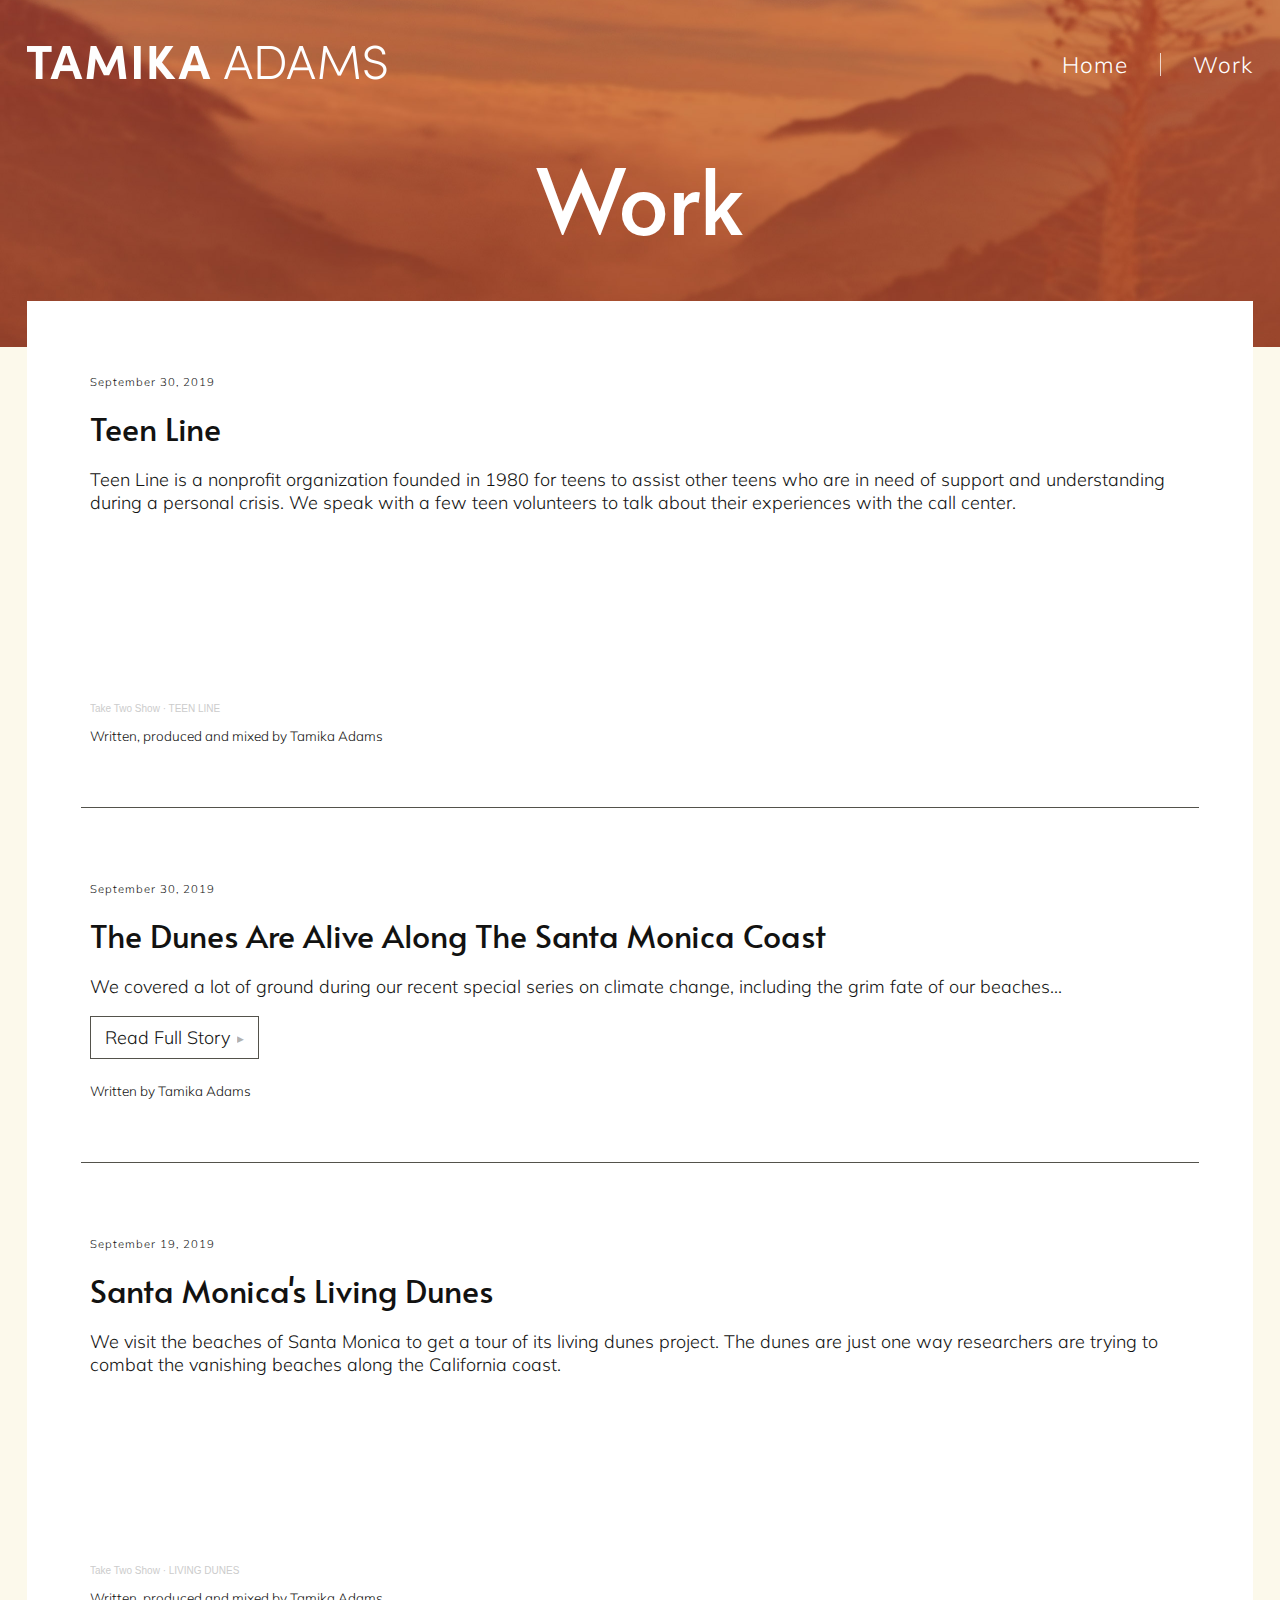
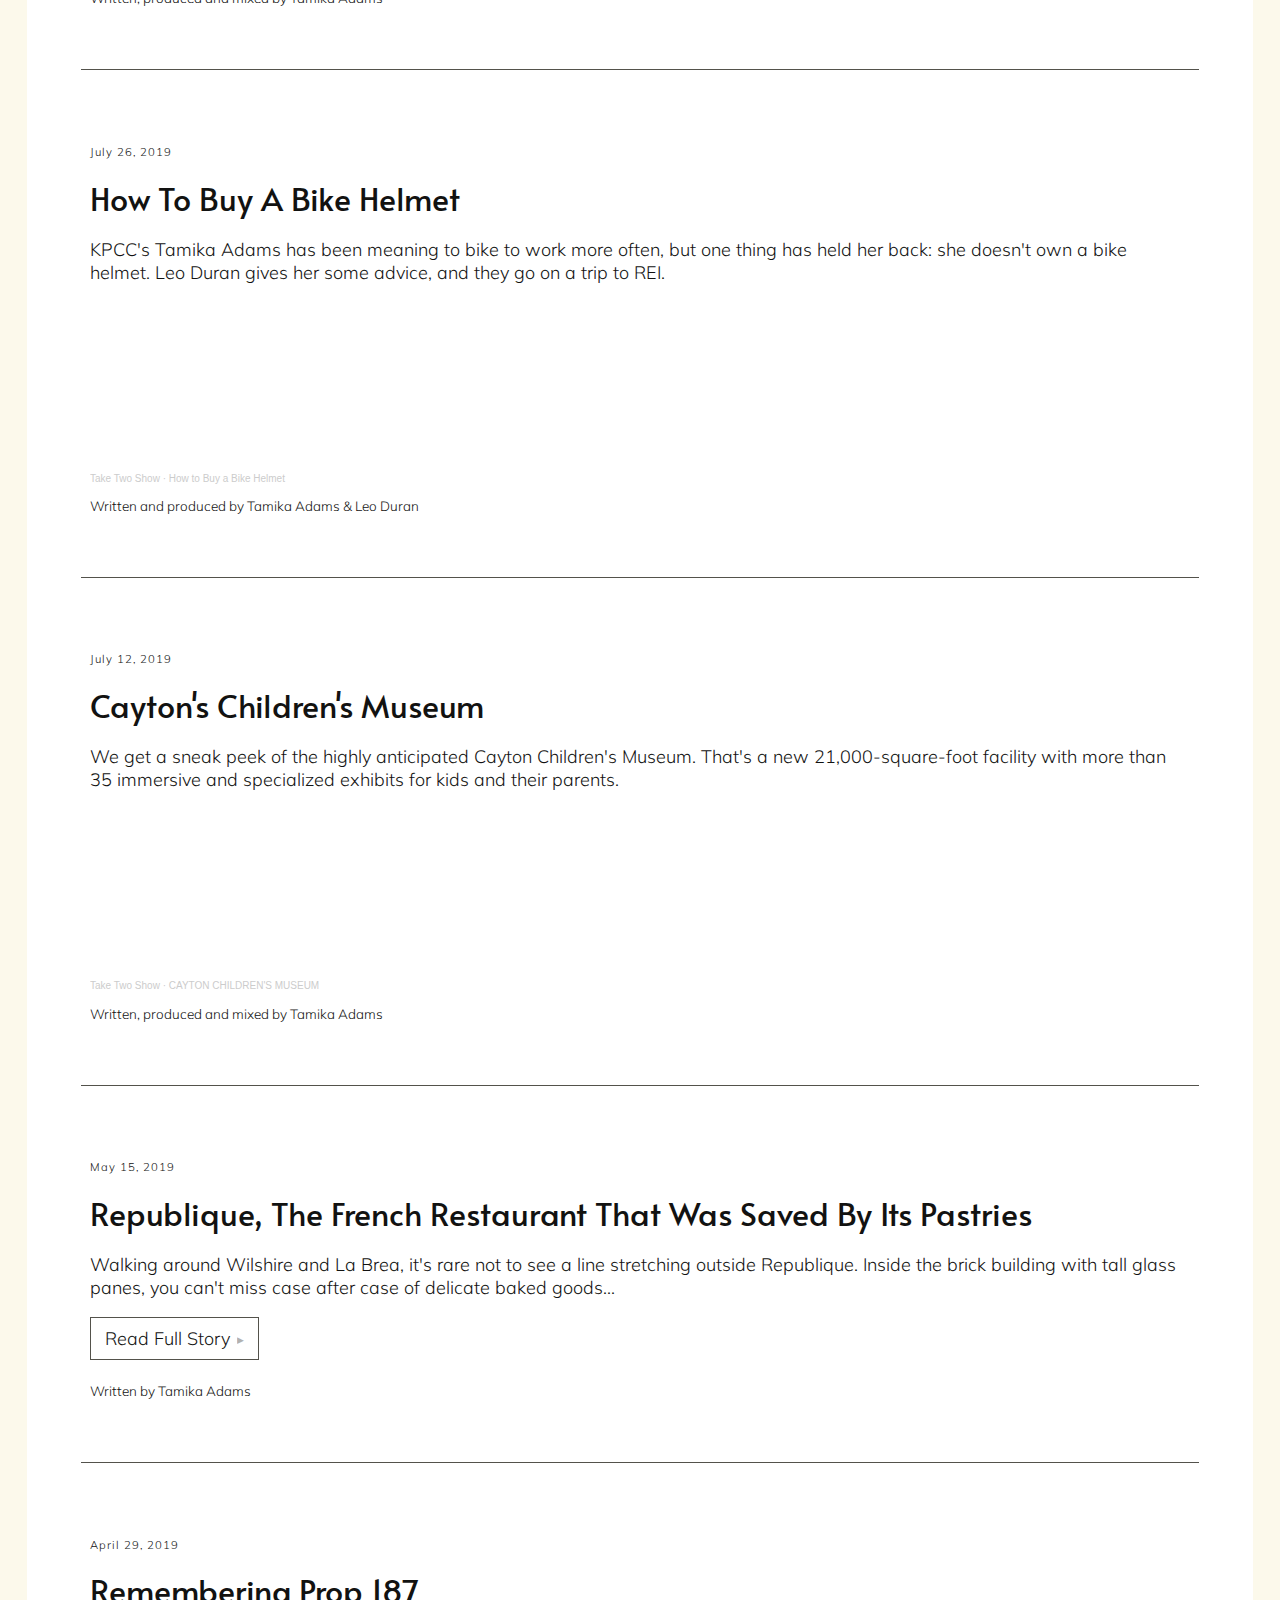
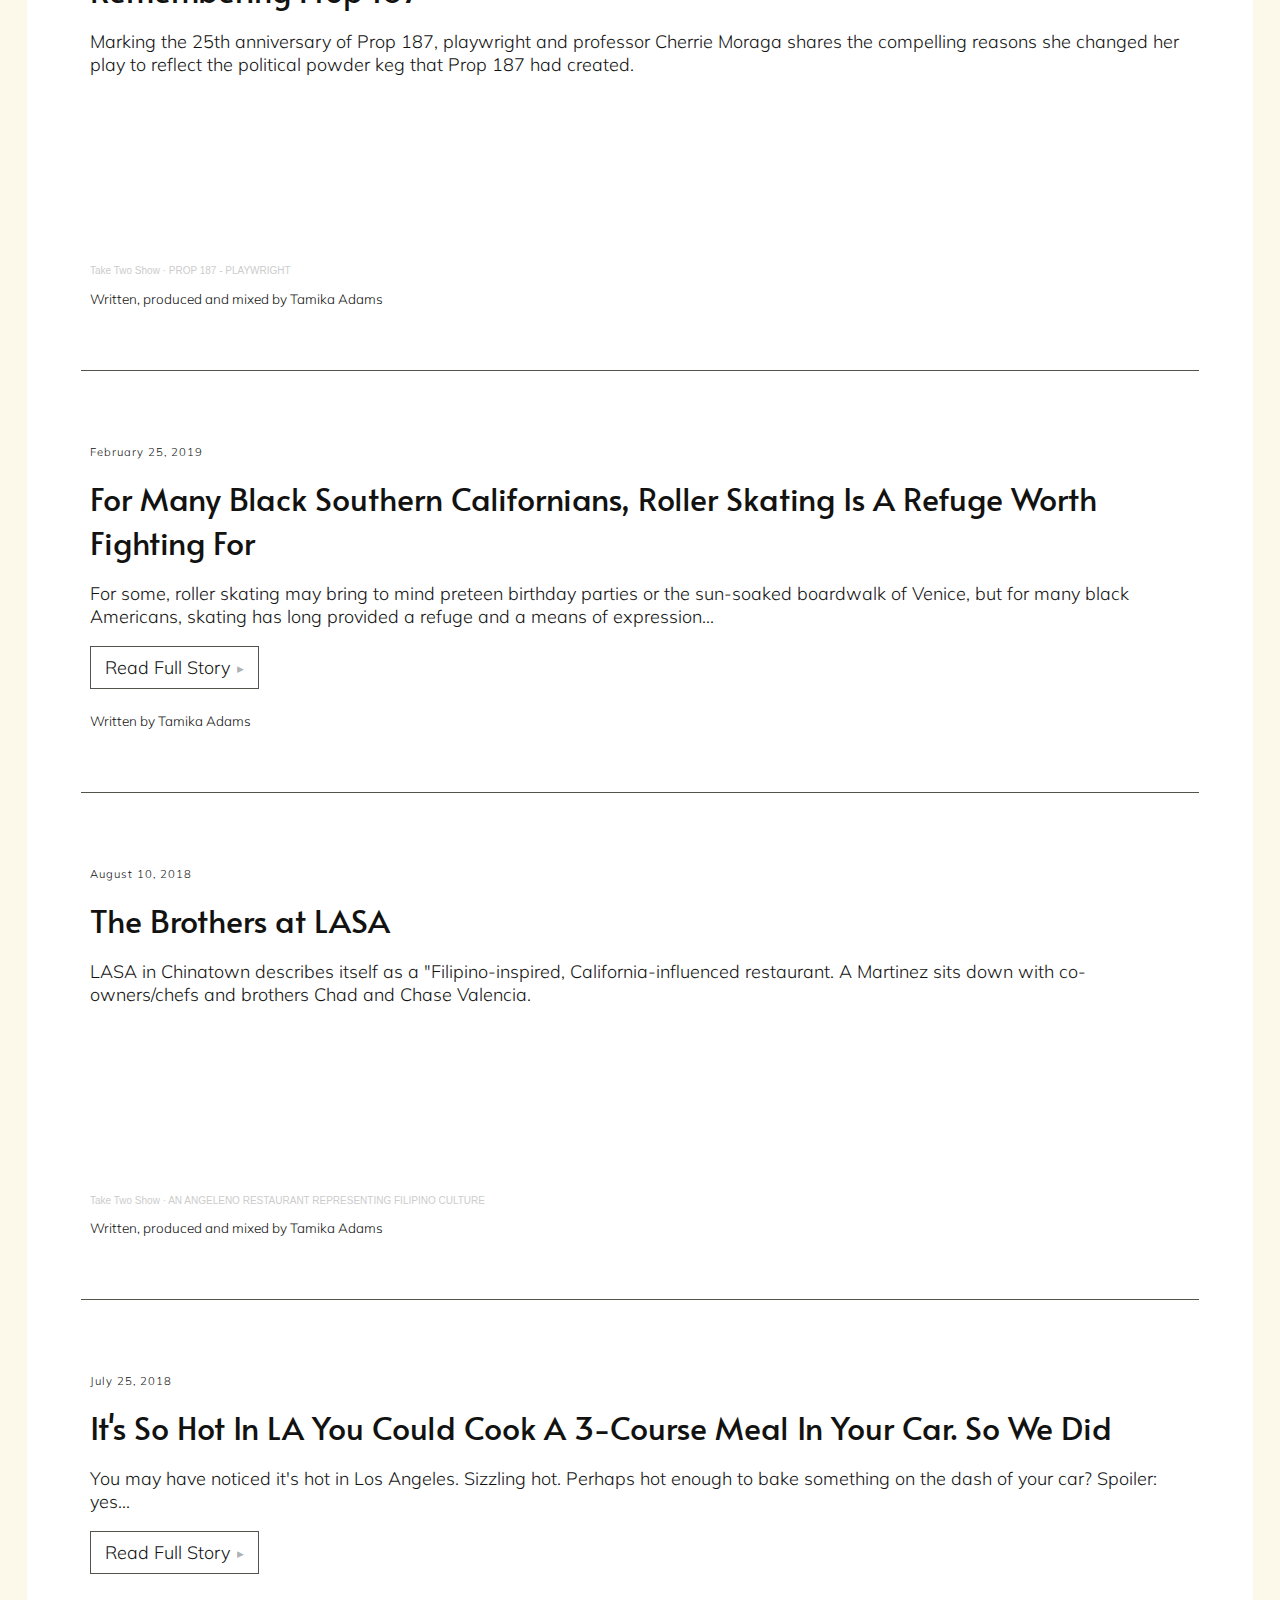
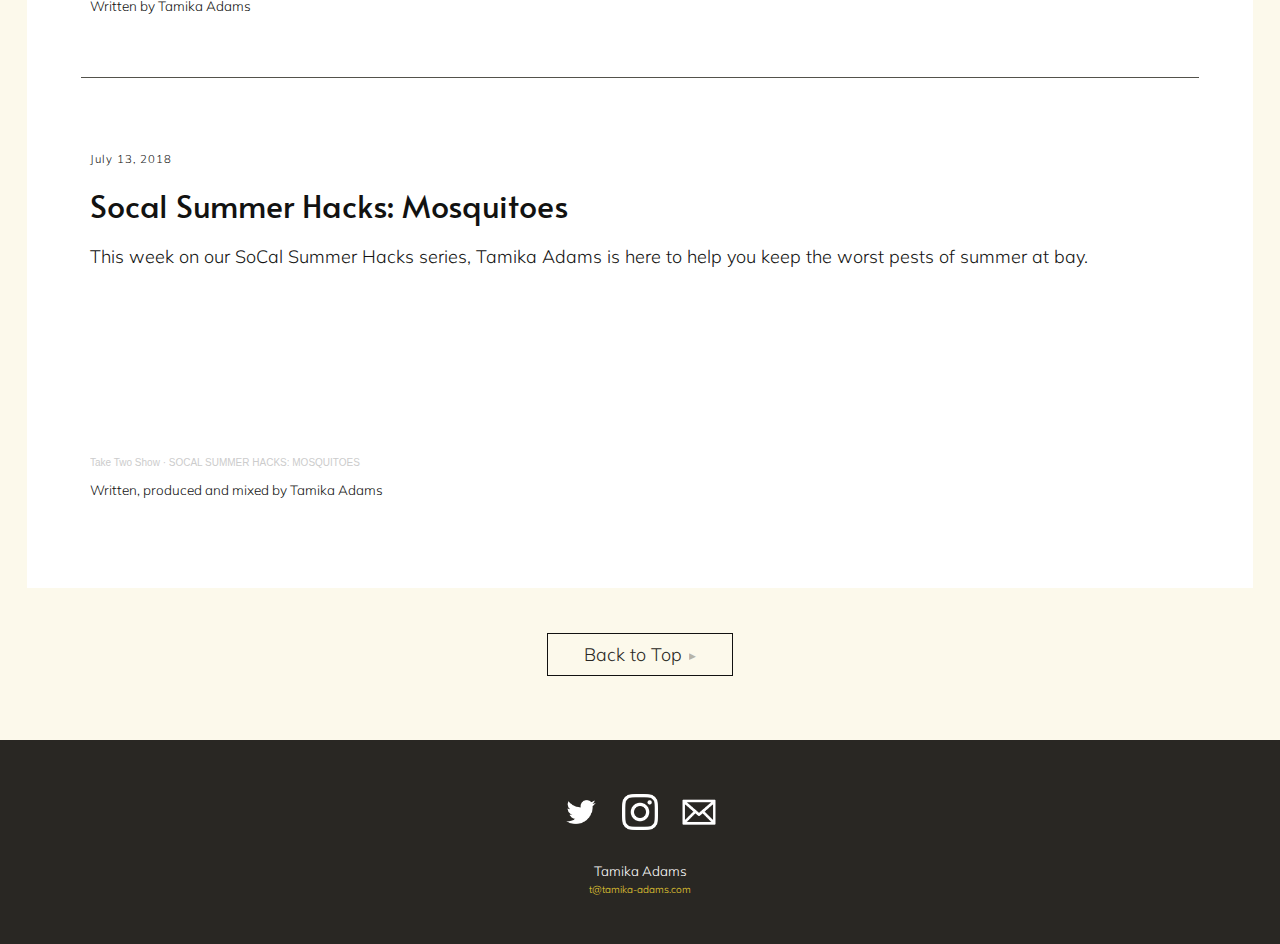
==== commit 0ac3b6e8: "add email and name" ====
--- a/work.html
+++ b/work.html
@@ -51,7 +51,7 @@
 						<h1>The Dunes Are Alive Along The Santa Monica Coast</h1>
 						<p>We covered a lot of ground during our recent special series on climate change, including the grim fate of our beaches...</p>
 						<a class="article-link" href="https://laist.com/2019/09/30/living-dunes-santa-monica-beach-climate-change-sea-level-rise.php">
-							Read Full Story <span class="triangle-right">&#9654;</span>
+							Read Full Story <span class="triangle-right"></span>
 						</a>
 						<h2>Written by Tamika Adams</h2>
 					</section>
@@ -100,7 +100,7 @@
 						<h1>Republique, The French Restaurant That Was Saved By Its Pastries</h1>
 						<p>Walking around Wilshire and La Brea, it's rare not to see a line stretching outside Republique. Inside the brick building with tall glass panes, you can't miss case after case of delicate baked goods...</p>
 						<a class="article-link" href="https://laist.com/2019/05/15/republique_the_powerhouse_restaurant_that_almost_wasnt.php">
-							Read Full Story <span class="triangle-right">&#9654;</span>
+							Read Full Story <span class="triangle-right"></span>
 						</a>
 						<h2>Written by Tamika Adams</h2>
 					</section>
@@ -126,7 +126,7 @@
 						<h1>For Many Black Southern Californians, Roller Skating Is A Refuge Worth Fighting For</h1>
 						<p>For some, roller skating may bring to mind preteen birthday parties or the sun-soaked boardwalk of Venice, but for many black Americans, skating has long provided a refuge and a means of expression...</p>
 						<a class="article-link" href="https://laist.com/2019/02/25/black_roller_skating_culture_documentary.php">
-							Read Full Story <span class="triangle-right">&#9654;</span>
+							Read Full Story <span class="triangle-right"></span>
 						</a>
 						<h2>Written by Tamika Adams</h2>
 					</section>
@@ -155,7 +155,7 @@
 						<h1>It's So Hot In LA You Could Cook A 3-Course Meal In Your Car. So We Did</h1>
 						<p>You may have noticed it's hot in Los Angeles. Sizzling hot. Perhaps hot enough to bake something on the dash of your car? Spoiler: yes...</p>
 						<a class="article-link" href="https://laist.com/2018/07/25/its_so_hot_in_la_we_cooked_a_3-course_meal_in_our_car_and_so_can_you.php ">
-							Read Full Story <span class="triangle-right">&#9654;</span>
+							Read Full Story <span class="triangle-right"></span>
 						</a>
 						<h2>Written by Tamika Adams</h2>
 					</section>
@@ -175,7 +175,7 @@
 
 
 				<button class="scroll-top" onclick="window.scrollTo(0, 0); ">
-					Back to Top <span class="triangle-right">&#9654;</span>
+					Back to Top <span class="triangle-right"></span>
 				</button>
 
 			<div/>
@@ -194,6 +194,9 @@
 						<img src="img/icon-mail.png" alt="Email Icon" />
 					</a>
 				</nav>
+				<h2>
+					Tamika Adams<br /><a href="mailto: t@tamika-adams.com">t@tamika-adams.com</a>
+				</h2>
 			</div>
 		</footer>
 
--- a/css/style.css
+++ b/css/style.css
@@ -92,7 +92,9 @@
 	font-size:.5em;
 	opacity:.325;
 }
-
+.triangle-right::after {
+  content: "\25B6 \FE0E";
+}
 
 
 header
@@ -146,7 +148,8 @@
 #top-nav .ta-name img
 {
 	display:block;
-	max-width:100%;
+	max-width:360px;
+	width:100%;
 	visibility: hidden;
 }
 #top-nav .ta-name:hover
@@ -310,7 +313,7 @@
 {
 
 	background:#fff;
-	padding:0 3em;
+	padding:0 1.5em;
 	max-width:1280px;
 	margin:0 auto;
 }
@@ -324,6 +327,10 @@
 	#page-work .work-container .outer
 	{
 		margin-top:-5%;
+	}
+	.work-container article
+	{
+		padding:0 3em;
 	}
 }
 @media (min-width:1601px)
@@ -419,7 +426,7 @@
 footer
 {
 	background:#292723;
-	padding:2em 0;
+	padding:3em 0 2em;
 
 	text-align: center;
 }
@@ -438,3 +445,20 @@
 	display:block;
 	width:2em;
 }
+footer h2
+{
+	margin-top:2em;
+	color:#fff;
+	text-align: center;
+	font-size:.75em;
+}
+footer h2 a
+{
+	font-size:.75em;
+	color:#ebd234;
+	text-decoration: none;
+}
+footer h2 a:hover
+{
+	color:#fff;
+}
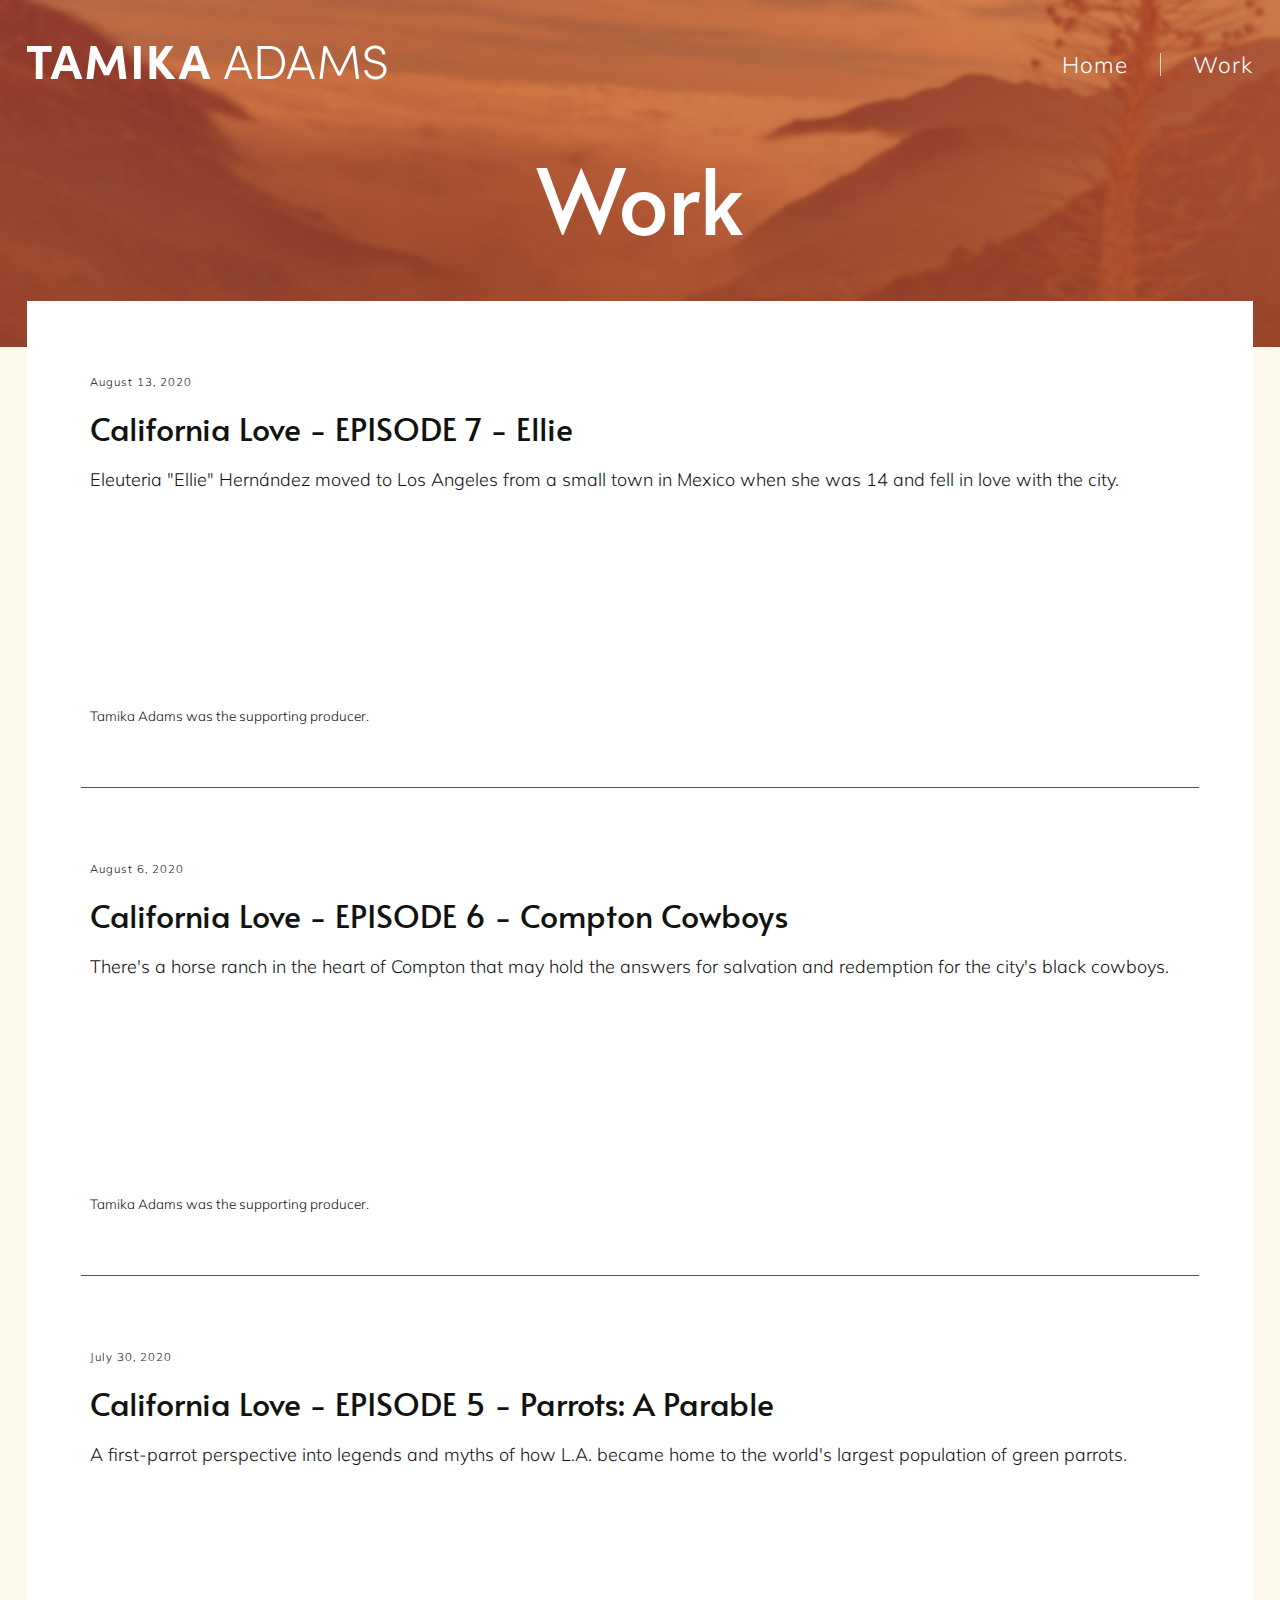
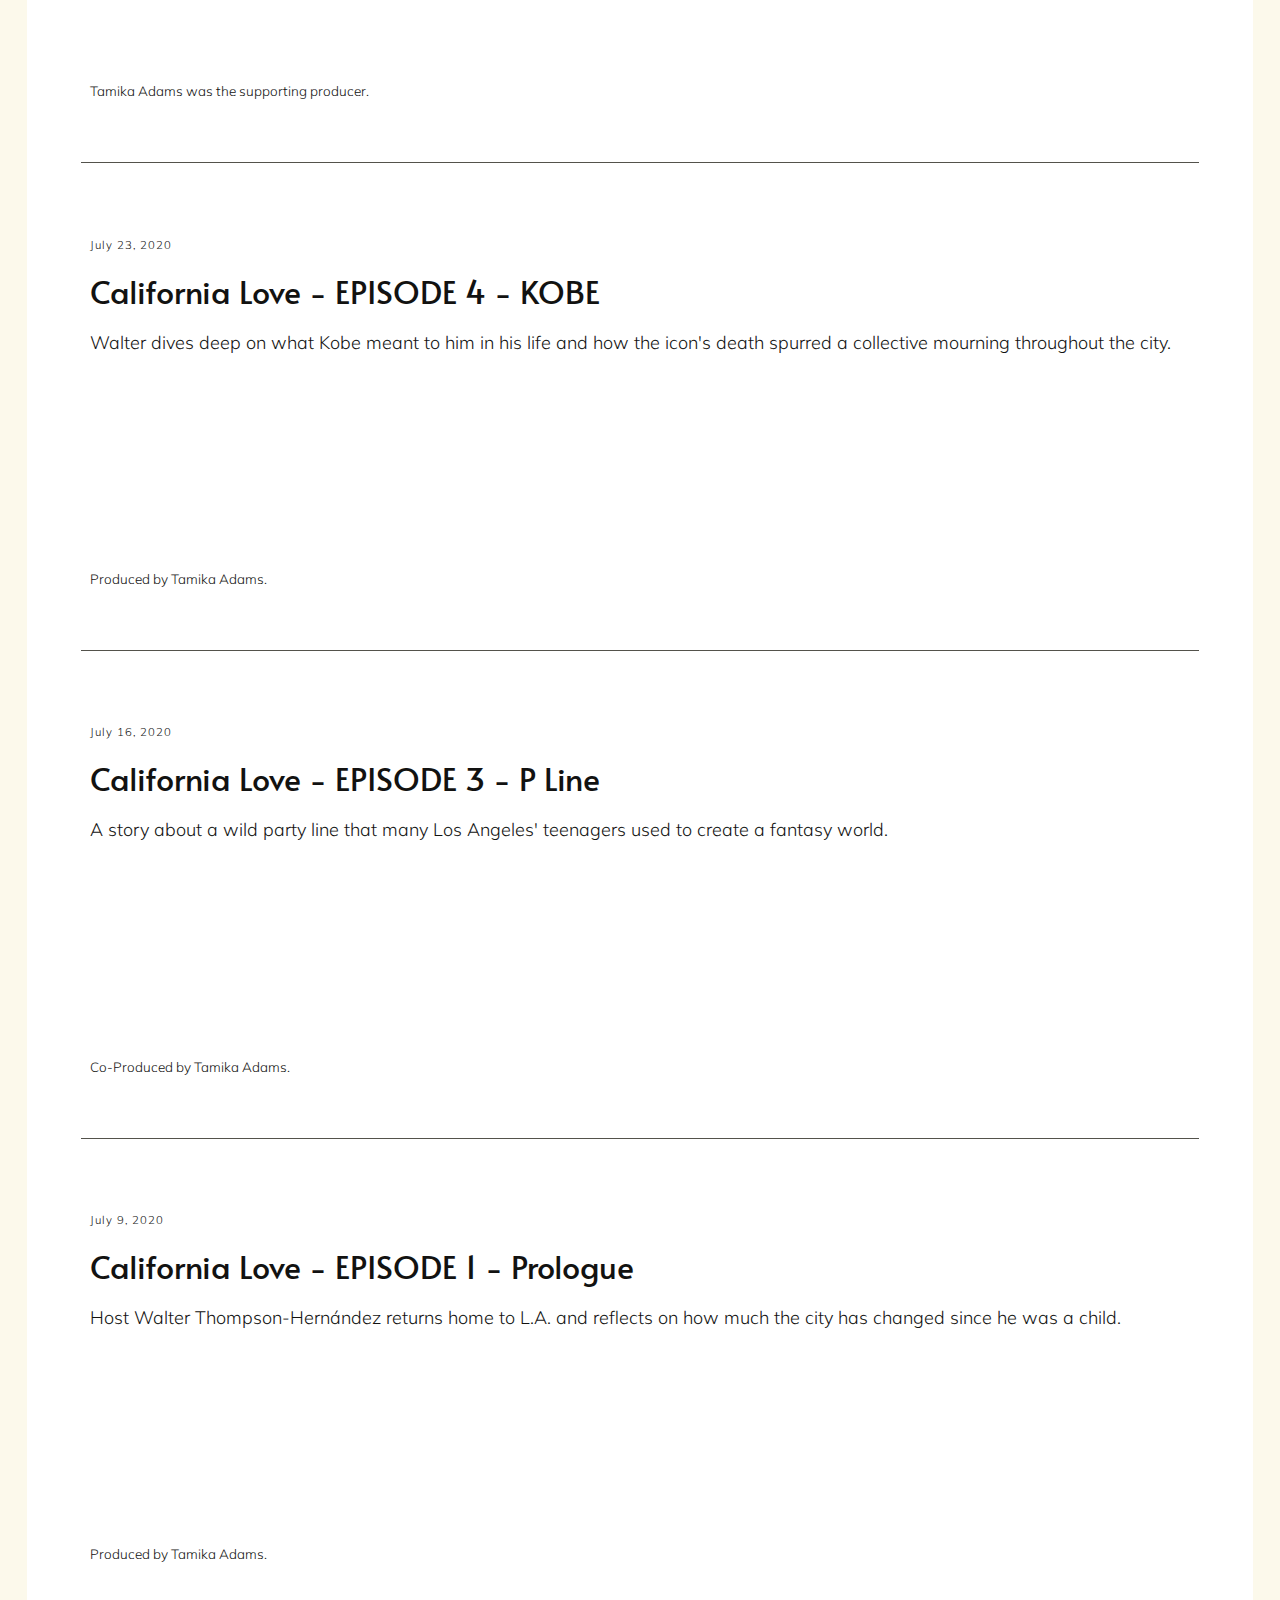
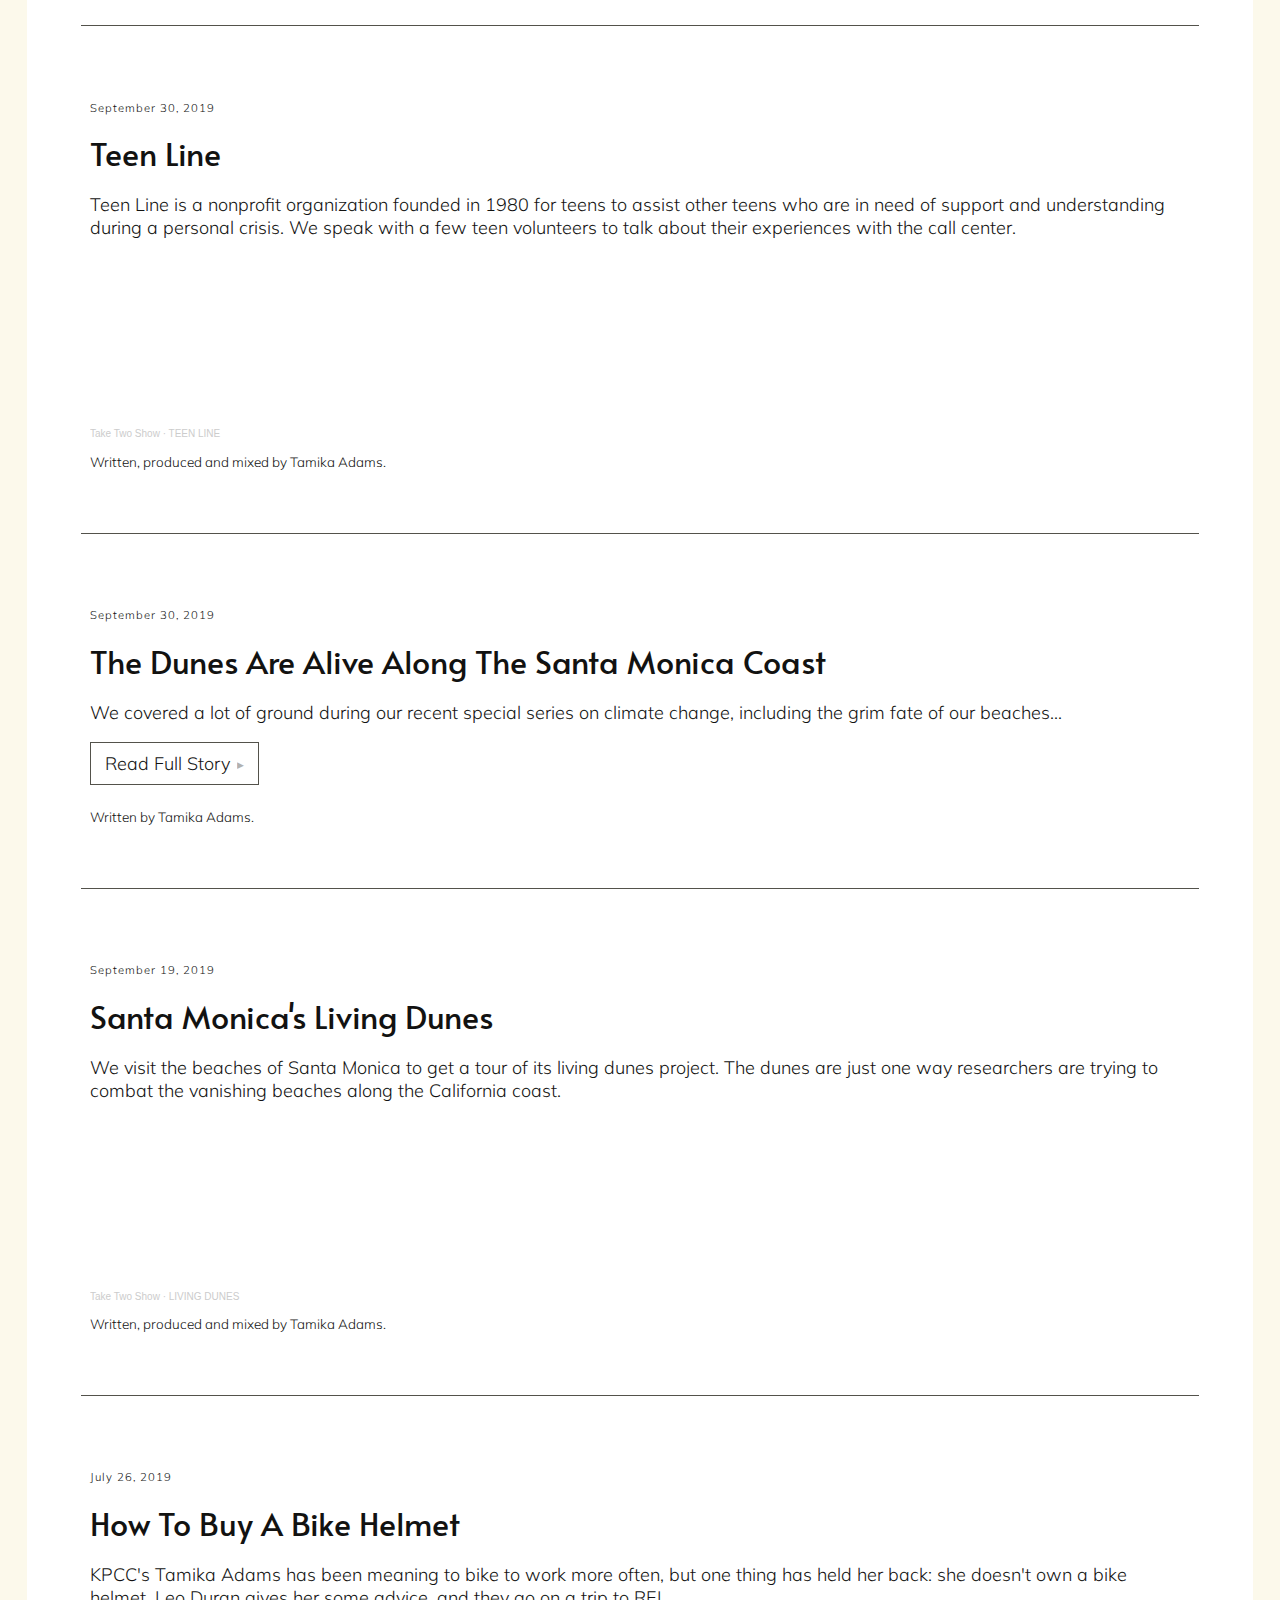
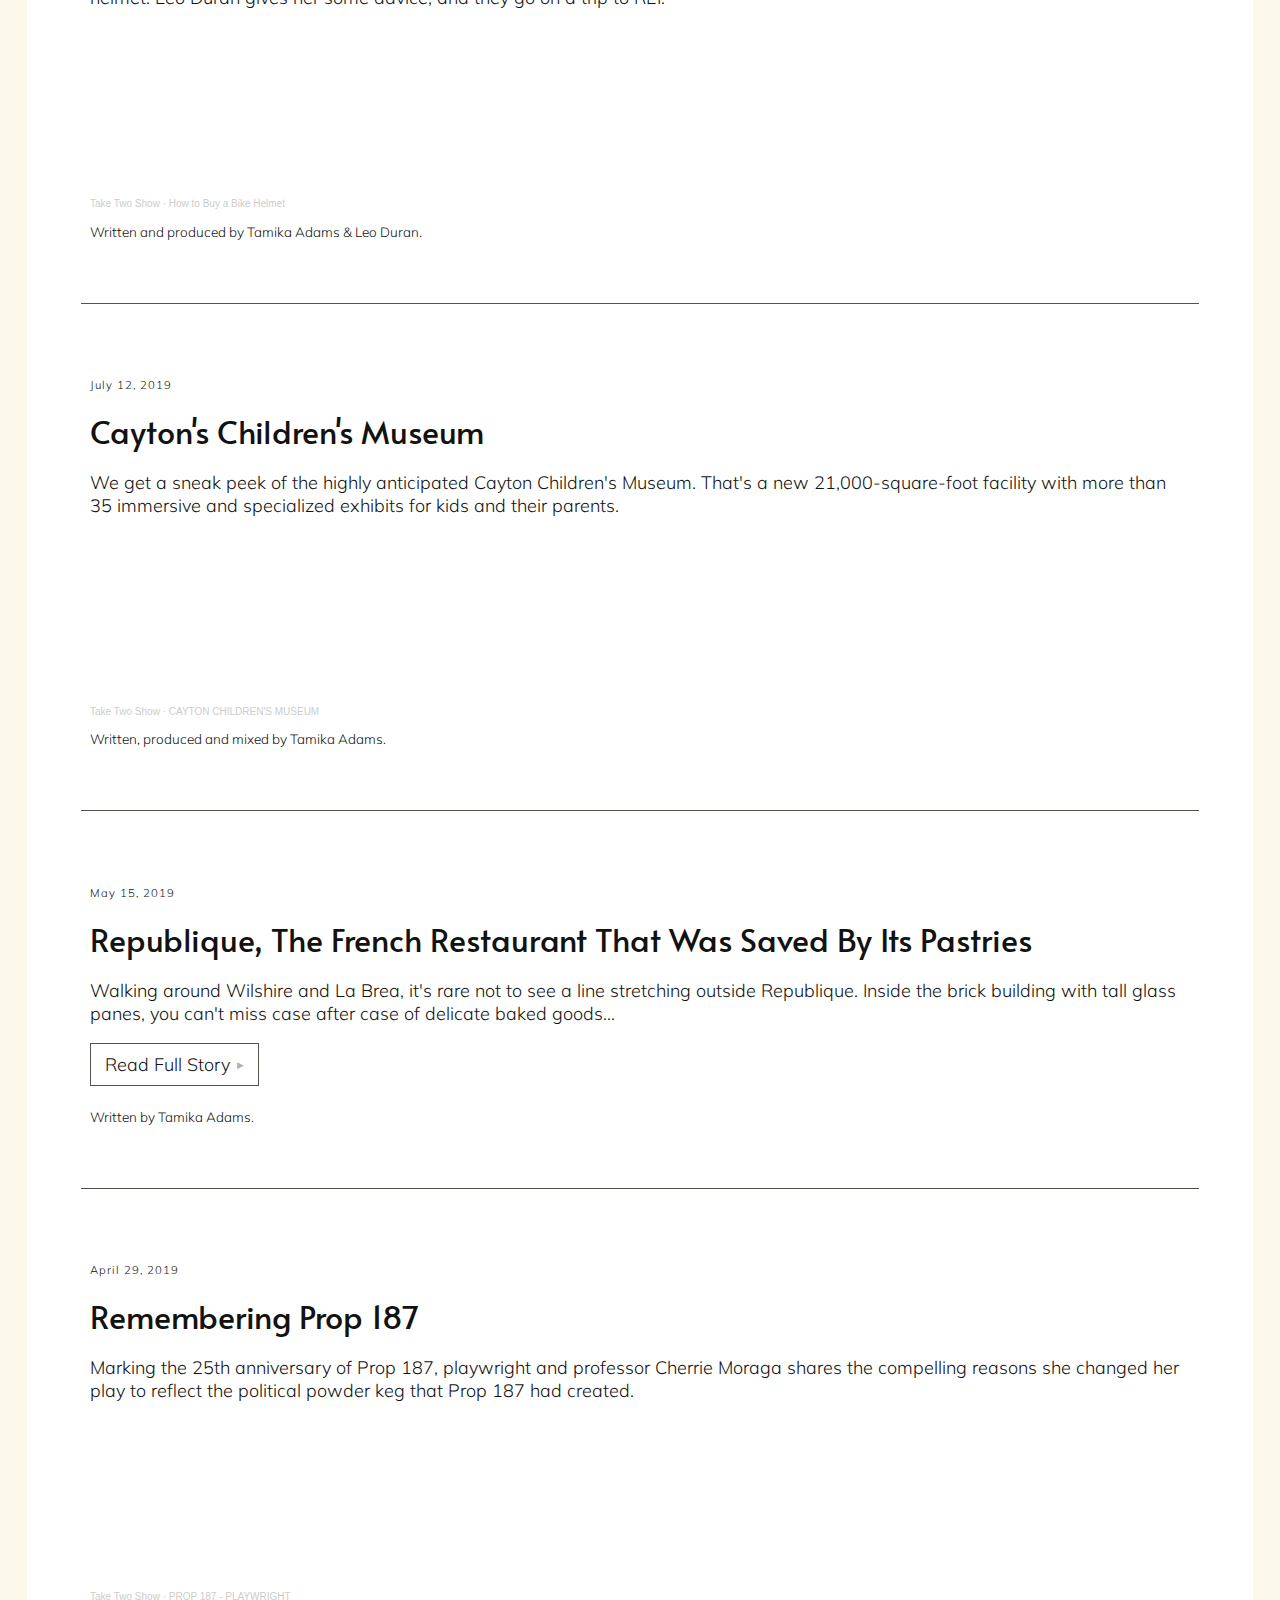
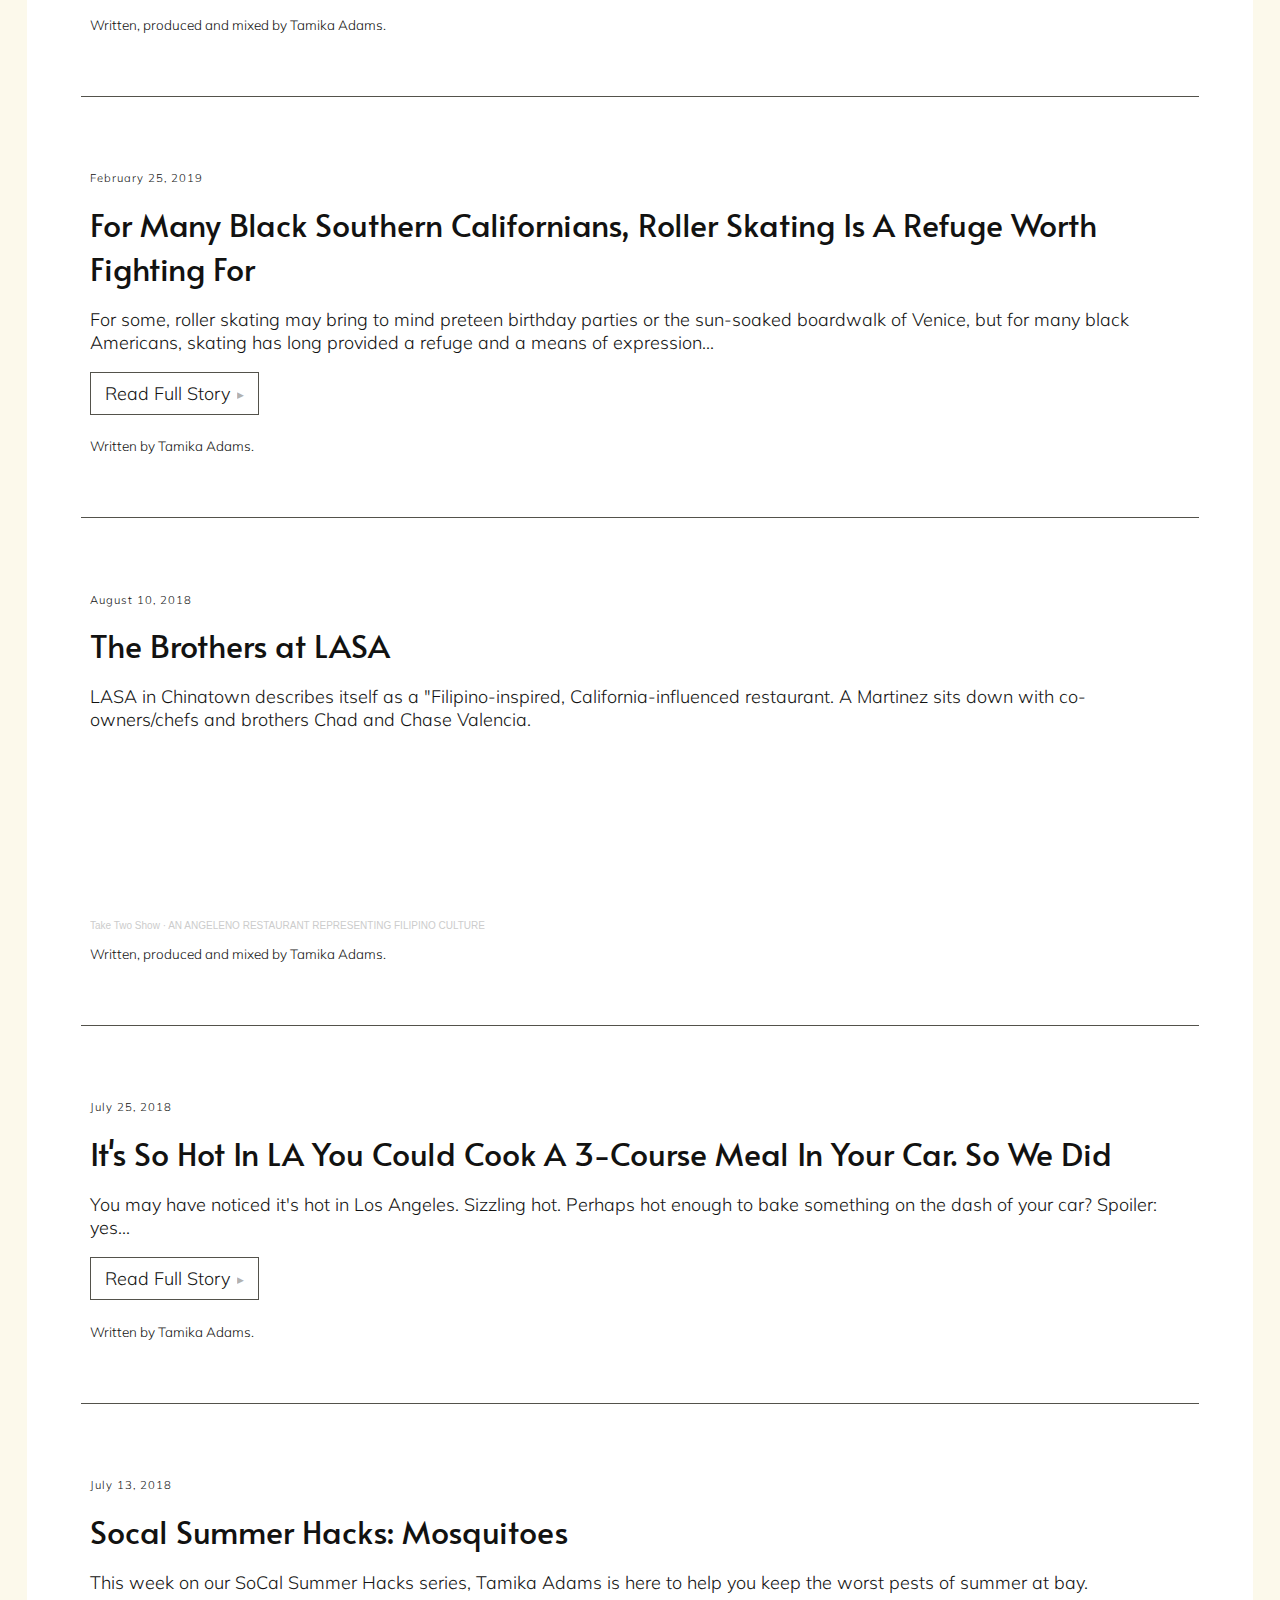
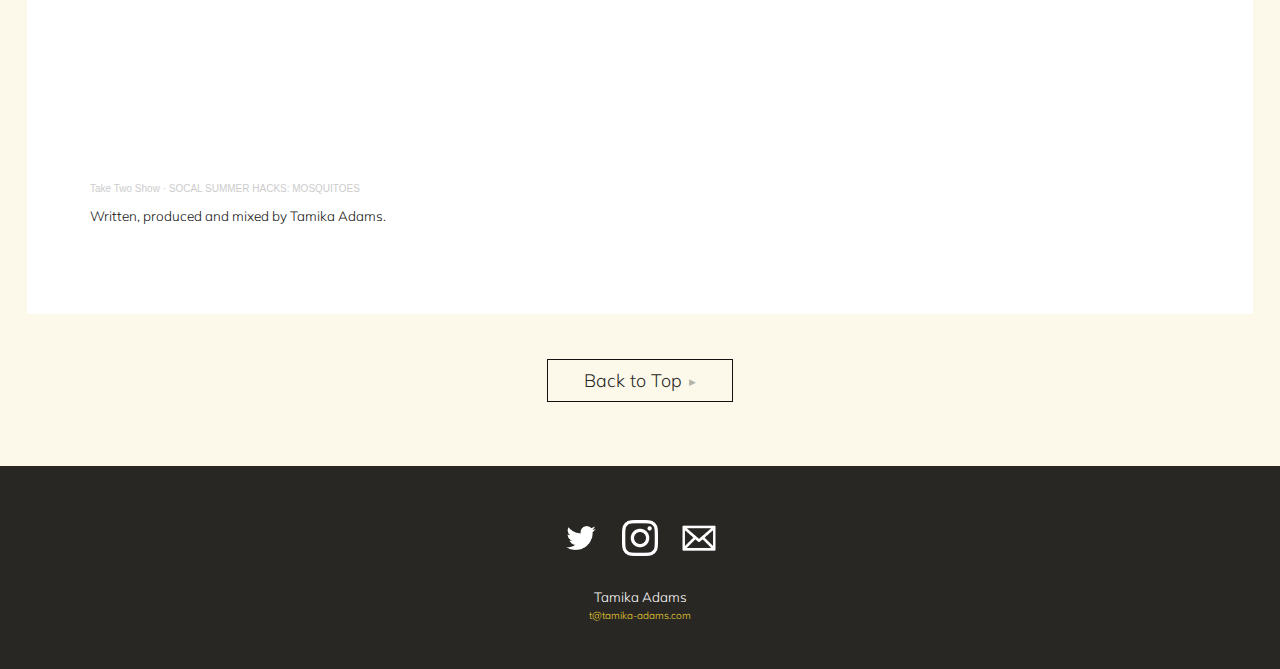
==== commit 9110e38c: "Update work and bio" ====
--- a/work.html
+++ b/work.html
@@ -31,7 +31,77 @@
 		<main class="work-container">
 			<div class="outer">
 
-
+				<article>
+					<section class="work-info">
+						<p class="date">August 13, 2020</p>
+						<h1>California Love - EPISODE 7 - Ellie</h1>
+						<p>Eleuteria "Ellie" Hern&#225;ndez moved to Los Angeles from a small town in Mexico when she was 14 and fell in love with the city.</p>
+						<div class="media-container">
+							<iframe src="https://omny.fm/shows/california-love/ellie/embed" width="100%" height="180px" frameborder="0"></iframe>
+						</div>
+						<h2>Tamika Adams was the supporting producer.</h2>
+					</section>
+				</article>
+
+				<article>
+					<section class="work-info">
+						<p class="date">August 6, 2020</p>
+						<h1>California Love - EPISODE 6 - Compton Cowboys</h1>
+						<p>There's a horse ranch in the heart of Compton that may hold the answers for salvation and redemption for the city's black cowboys.</p>
+						<div class="media-container">
+							<iframe src="https://omny.fm/shows/california-love/kobe/embed" width="100%" height="180px" frameborder="0"></iframe>
+						</div>
+						<h2>Tamika Adams was the supporting producer.</h2>
+					</section>
+				</article>
+
+				<article>
+					<section class="work-info">
+						<p class="date">July 30, 2020</p>
+						<h1>California Love - EPISODE 5 - Parrots: A Parable</h1>
+						<p>A first-parrot perspective into legends and myths of how L.A. became home to the world's largest population of green parrots.</p>
+						<div class="media-container">
+							<iframe src="https://omny.fm/shows/california-love/parrots-a-parable/embed" width="100%" height="180px" frameborder="0"></iframe>
+						</div>
+						<h2>Tamika Adams was the supporting producer.</h2>
+					</section>
+				</article>
+
+				<article>
+					<section class="work-info">
+						<p class="date">July 23, 2020</p>
+						<h1>California Love - EPISODE 4 - KOBE</h1>
+						<p>Walter dives deep on what Kobe meant to him in his life and how the icon's death spurred a collective mourning throughout the city.</p>
+						<div class="media-container">
+							<iframe src="https://omny.fm/shows/california-love/kobe/embed" width="100%" height="180px" frameborder="0"></iframe>
+						</div>
+						<h2>Produced by Tamika Adams.</h2>
+					</section>
+				</article>
+
+				<article>
+					<section class="work-info">
+						<p class="date">July 16, 2020</p>
+						<h1>California Love - EPISODE 3 - P Line</h1>
+						<p>A story about a wild party line that many Los Angeles' teenagers used to create a fantasy world.</p>
+						<div class="media-container">
+							<iframe src="https://omny.fm/shows/california-love/p-line/embed" width="100%" height="180px" frameborder="0"></iframe>
+						</div>
+						<h2>Co-Produced by Tamika Adams.</h2>
+					</section>
+				</article>
+
+				<article>
+					<section class="work-info">
+						<p class="date">July 9, 2020</p>
+						<h1>California Love - EPISODE 1 - Prologue</h1>
+						<p>Host Walter Thompson-Hernández returns home to L.A. and reflects on how much the city has changed since he was a child.</p>
+						<div class="media-container">
+							<iframe src="https://omny.fm/shows/california-love/prologue/embed" width="100%" height="180px" frameborder="0"></iframe>
+						</div>
+						<h2>Produced by Tamika Adams.</h2>
+					</section>
+				</article>
 
 				<article>
 					<section class="work-info">
@@ -41,7 +111,7 @@
 						<div class="media-container">
 							<iframe width="100%" height="166" scrolling="no" frameborder="no" allow="autoplay" src="https://w.soundcloud.com/player/?url=https%3A//api.soundcloud.com/tracks/693808450&color=%23ff5500&auto_play=false&hide_related=false&show_comments=true&show_user=true&show_reposts=false&show_teaser=true"></iframe><div style="font-size: 10px; color: #cccccc;line-break: anywhere;word-break: normal;overflow: hidden;white-space: nowrap;text-overflow: ellipsis; font-family: Interstate,Lucida Grande,Lucida Sans Unicode,Lucida Sans,Garuda,Verdana,Tahoma,sans-serif;font-weight: 100;"><a href="https://soundcloud.com/taketwoshow" title="Take Two Show" target="_blank" style="color: #cccccc; text-decoration: none;">Take Two Show</a> · <a href="https://soundcloud.com/taketwoshow/teen-line" title="TEEN LINE" target="_blank" style="color: #cccccc; text-decoration: none;">TEEN LINE</a></div>
 						</div>
-						<h2>Written, produced and mixed by Tamika Adams</h2>
+						<h2>Written, produced and mixed by Tamika Adams.</h2>
 					</section>
 				</article>
 
@@ -53,7 +123,7 @@
 						<a class="article-link" href="https://laist.com/2019/09/30/living-dunes-santa-monica-beach-climate-change-sea-level-rise.php">
 							Read Full Story <span class="triangle-right"></span>
 						</a>
-						<h2>Written by Tamika Adams</h2>
+						<h2>Written by Tamika Adams.</h2>
 					</section>
 				</article>
 
@@ -65,7 +135,7 @@
 						<div class="media-container">
 							<iframe width="100%" height="166" scrolling="no" frameborder="no" allow="autoplay" src="https://w.soundcloud.com/player/?url=https%3A//api.soundcloud.com/tracks/701184199&color=%23ff5500&auto_play=false&hide_related=false&show_comments=true&show_user=true&show_reposts=false&show_teaser=true"></iframe><div style="font-size: 10px; color: #cccccc;line-break: anywhere;word-break: normal;overflow: hidden;white-space: nowrap;text-overflow: ellipsis; font-family: Interstate,Lucida Grande,Lucida Sans Unicode,Lucida Sans,Garuda,Verdana,Tahoma,sans-serif;font-weight: 100;"><a href="https://soundcloud.com/taketwoshow" title="Take Two Show" target="_blank" style="color: #cccccc; text-decoration: none;">Take Two Show</a> · <a href="https://soundcloud.com/taketwoshow/living-dunes" title="LIVING DUNES" target="_blank" style="color: #cccccc; text-decoration: none;">LIVING DUNES</a></div>
 						</div>
-						<h2>Written, produced and mixed by Tamika Adams</h2>
+						<h2>Written, produced and mixed by Tamika Adams.</h2>
 					</section>
 				</article>
 
@@ -78,7 +148,7 @@
 						<div class="media-container">
 							<iframe width="100%" height="166" scrolling="no" frameborder="no" allow="autoplay" src="https://w.soundcloud.com/player/?url=https%3A//api.soundcloud.com/tracks/848062681&color=%23ff5500&auto_play=false&hide_related=false&show_comments=true&show_user=true&show_reposts=false&show_teaser=true"></iframe><div style="font-size: 10px; color: #cccccc;line-break: anywhere;word-break: normal;overflow: hidden;white-space: nowrap;text-overflow: ellipsis; font-family: Interstate,Lucida Grande,Lucida Sans Unicode,Lucida Sans,Garuda,Verdana,Tahoma,sans-serif;font-weight: 100;"><a href="https://soundcloud.com/taketwoshow" title="Take Two Show" target="_blank" style="color: #cccccc; text-decoration: none;">Take Two Show</a> · <a href="https://soundcloud.com/taketwoshow/how-to-buy-a-bike-helmet" title="How to Buy a Bike Helmet" target="_blank" style="color: #cccccc; text-decoration: none;">How to Buy a Bike Helmet</a></div>
 						</div>
-						<h2>Written and produced by Tamika Adams & Leo Duran</h2>
+						<h2>Written and produced by Tamika Adams & Leo Duran.</h2>
 					</section>
 				</article>
 
@@ -90,7 +160,7 @@
 						<div class="media-container">
 							<iframe width="100%" height="166" scrolling="no" frameborder="no" allow="autoplay" src="https://w.soundcloud.com/player/?url=https%3A//api.soundcloud.com/tracks/701238112&color=%23ff5500&auto_play=false&hide_related=false&show_comments=true&show_user=true&show_reposts=false&show_teaser=true"></iframe><div style="font-size: 10px; color: #cccccc;line-break: anywhere;word-break: normal;overflow: hidden;white-space: nowrap;text-overflow: ellipsis; font-family: Interstate,Lucida Grande,Lucida Sans Unicode,Lucida Sans,Garuda,Verdana,Tahoma,sans-serif;font-weight: 100;"><a href="https://soundcloud.com/taketwoshow" title="Take Two Show" target="_blank" style="color: #cccccc; text-decoration: none;">Take Two Show</a> · <a href="https://soundcloud.com/taketwoshow/cayton-childrens-museum" title="CAYTON CHILDREN&#x27;S MUSEUM" target="_blank" style="color: #cccccc; text-decoration: none;">CAYTON CHILDREN&#x27;S MUSEUM</a></div>
 						</div>
-						<h2>Written, produced and mixed by Tamika Adams</h2>
+						<h2>Written, produced and mixed by Tamika Adams.</h2>
 					</section>
 				</article>
 
@@ -102,7 +172,7 @@
 						<a class="article-link" href="https://laist.com/2019/05/15/republique_the_powerhouse_restaurant_that_almost_wasnt.php">
 							Read Full Story <span class="triangle-right"></span>
 						</a>
-						<h2>Written by Tamika Adams</h2>
+						<h2>Written by Tamika Adams.</h2>
 					</section>
 				</article>
 
@@ -116,7 +186,7 @@
 						<div class="media-container">
 							<iframe width="100%" height="166" scrolling="no" frameborder="no" allow="autoplay" src="https://w.soundcloud.com/player/?url=https%3A//api.soundcloud.com/tracks/712422430&color=%23ff5500&auto_play=false&hide_related=false&show_comments=true&show_user=true&show_reposts=false&show_teaser=true"></iframe><div style="font-size: 10px; color: #cccccc;line-break: anywhere;word-break: normal;overflow: hidden;white-space: nowrap;text-overflow: ellipsis; font-family: Interstate,Lucida Grande,Lucida Sans Unicode,Lucida Sans,Garuda,Verdana,Tahoma,sans-serif;font-weight: 100;"><a href="https://soundcloud.com/taketwoshow" title="Take Two Show" target="_blank" style="color: #cccccc; text-decoration: none;">Take Two Show</a> · <a href="https://soundcloud.com/taketwoshow/prop-187-playwright" title="PROP 187 - PLAYWRIGHT" target="_blank" style="color: #cccccc; text-decoration: none;">PROP 187 - PLAYWRIGHT</a></div>
 						</div>
-						<h2>Written, produced and mixed by Tamika Adams</h2>
+						<h2>Written, produced and mixed by Tamika Adams.</h2>
 					</section>
 				</article>
 
@@ -128,7 +198,7 @@
 						<a class="article-link" href="https://laist.com/2019/02/25/black_roller_skating_culture_documentary.php">
 							Read Full Story <span class="triangle-right"></span>
 						</a>
-						<h2>Written by Tamika Adams</h2>
+						<h2>Written by Tamika Adams.</h2>
 					</section>
 				</article>
 
@@ -145,7 +215,7 @@
 						<div class="media-container">
 							<iframe width="100%" height="166" scrolling="no" frameborder="no" allow="autoplay" src="https://w.soundcloud.com/player/?url=https%3A//api.soundcloud.com/tracks/701239207&color=%23ff5500&auto_play=false&hide_related=false&show_comments=true&show_user=true&show_reposts=false&show_teaser=true"></iframe><div style="font-size: 10px; color: #cccccc;line-break: anywhere;word-break: normal;overflow: hidden;white-space: nowrap;text-overflow: ellipsis; font-family: Interstate,Lucida Grande,Lucida Sans Unicode,Lucida Sans,Garuda,Verdana,Tahoma,sans-serif;font-weight: 100;"><a href="https://soundcloud.com/taketwoshow" title="Take Two Show" target="_blank" style="color: #cccccc; text-decoration: none;">Take Two Show</a> · <a href="https://soundcloud.com/taketwoshow/an-angeleno-restaurant-representing-filipino-culture" title="AN ANGELENO RESTAURANT REPRESENTING FILIPINO CULTURE" target="_blank" style="color: #cccccc; text-decoration: none;">AN ANGELENO RESTAURANT REPRESENTING FILIPINO CULTURE</a></div>
 						</div>
-						<h2>Written, produced and mixed by Tamika Adams</h2>
+						<h2>Written, produced and mixed by Tamika Adams.</h2>
 					</section>
 				</article>
 
@@ -157,7 +227,7 @@
 						<a class="article-link" href="https://laist.com/2018/07/25/its_so_hot_in_la_we_cooked_a_3-course_meal_in_our_car_and_so_can_you.php ">
 							Read Full Story <span class="triangle-right"></span>
 						</a>
-						<h2>Written by Tamika Adams</h2>
+						<h2>Written by Tamika Adams.</h2>
 					</section>
 				</article>
 
@@ -169,7 +239,7 @@
 						<div class="media-container">
 							<iframe width="100%" height="166" scrolling="no" frameborder="no" allow="autoplay" src="https://w.soundcloud.com/player/?url=https%3A//api.soundcloud.com/tracks/848068096&color=%23ff5500&auto_play=false&hide_related=false&show_comments=true&show_user=true&show_reposts=false&show_teaser=true"></iframe><div style="font-size: 10px; color: #cccccc;line-break: anywhere;word-break: normal;overflow: hidden;white-space: nowrap;text-overflow: ellipsis; font-family: Interstate,Lucida Grande,Lucida Sans Unicode,Lucida Sans,Garuda,Verdana,Tahoma,sans-serif;font-weight: 100;"><a href="https://soundcloud.com/taketwoshow" title="Take Two Show" target="_blank" style="color: #cccccc; text-decoration: none;">Take Two Show</a> · <a href="https://soundcloud.com/taketwoshow/socal-summer-hacks-mosquitoes" title="SOCAL SUMMER HACKS: MOSQUITOES" target="_blank" style="color: #cccccc; text-decoration: none;">SOCAL SUMMER HACKS: MOSQUITOES</a></div>
 						</div>
-						<h2>Written, produced and mixed by Tamika Adams</h2>
+						<h2>Written, produced and mixed by Tamika Adams.</h2>
 					</section>
 				</article>
 
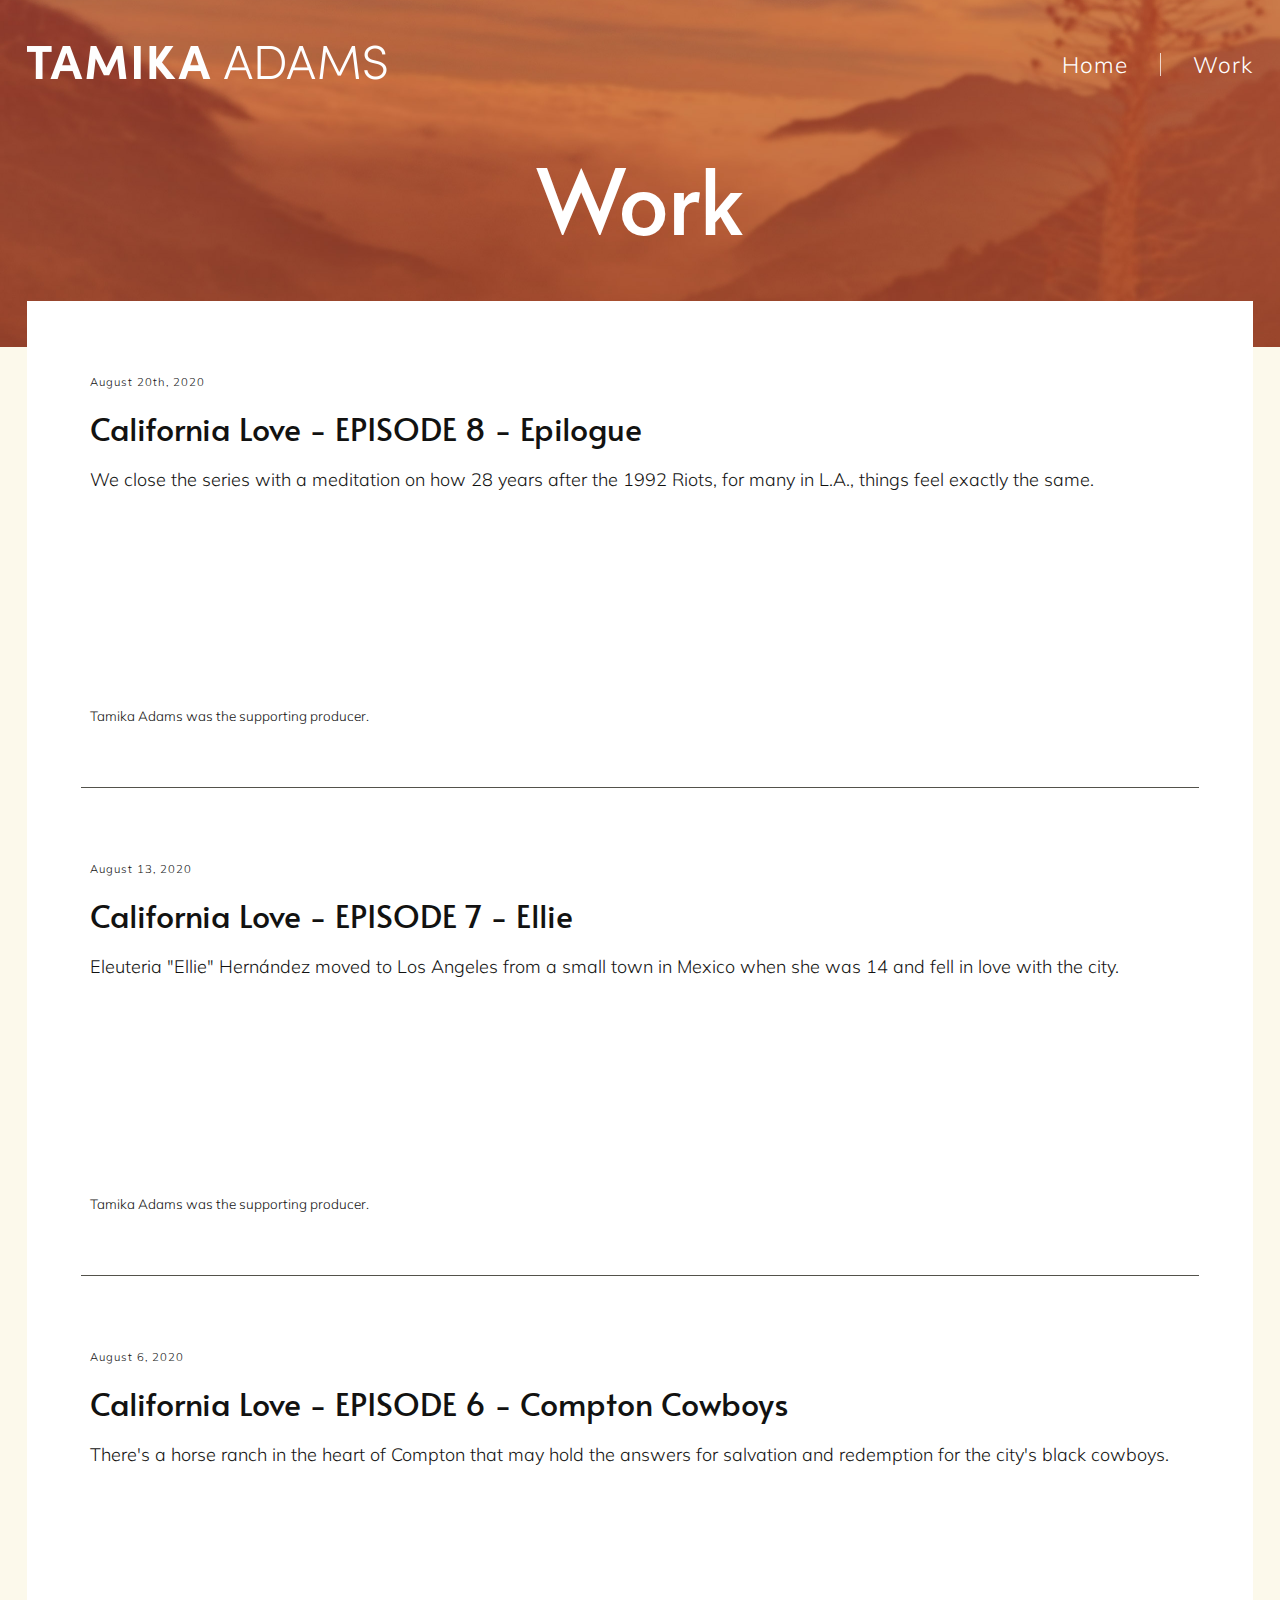
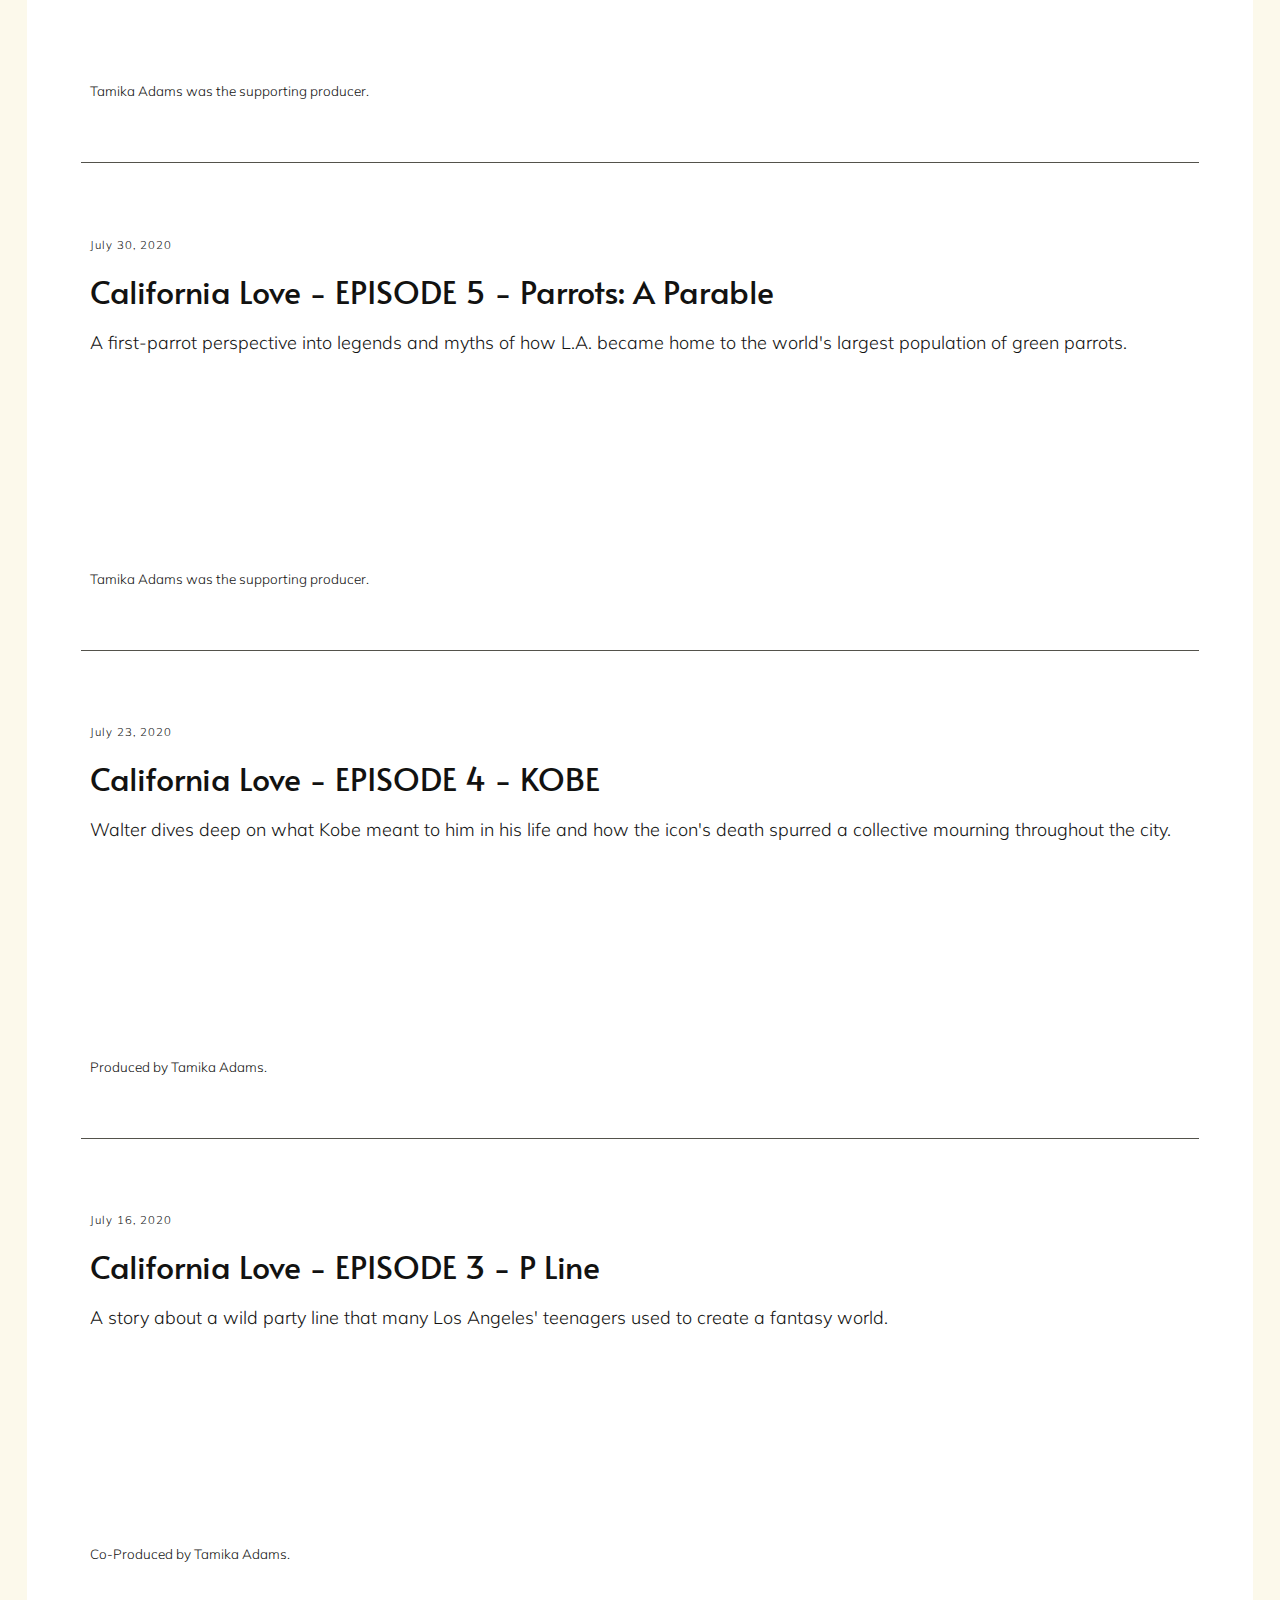
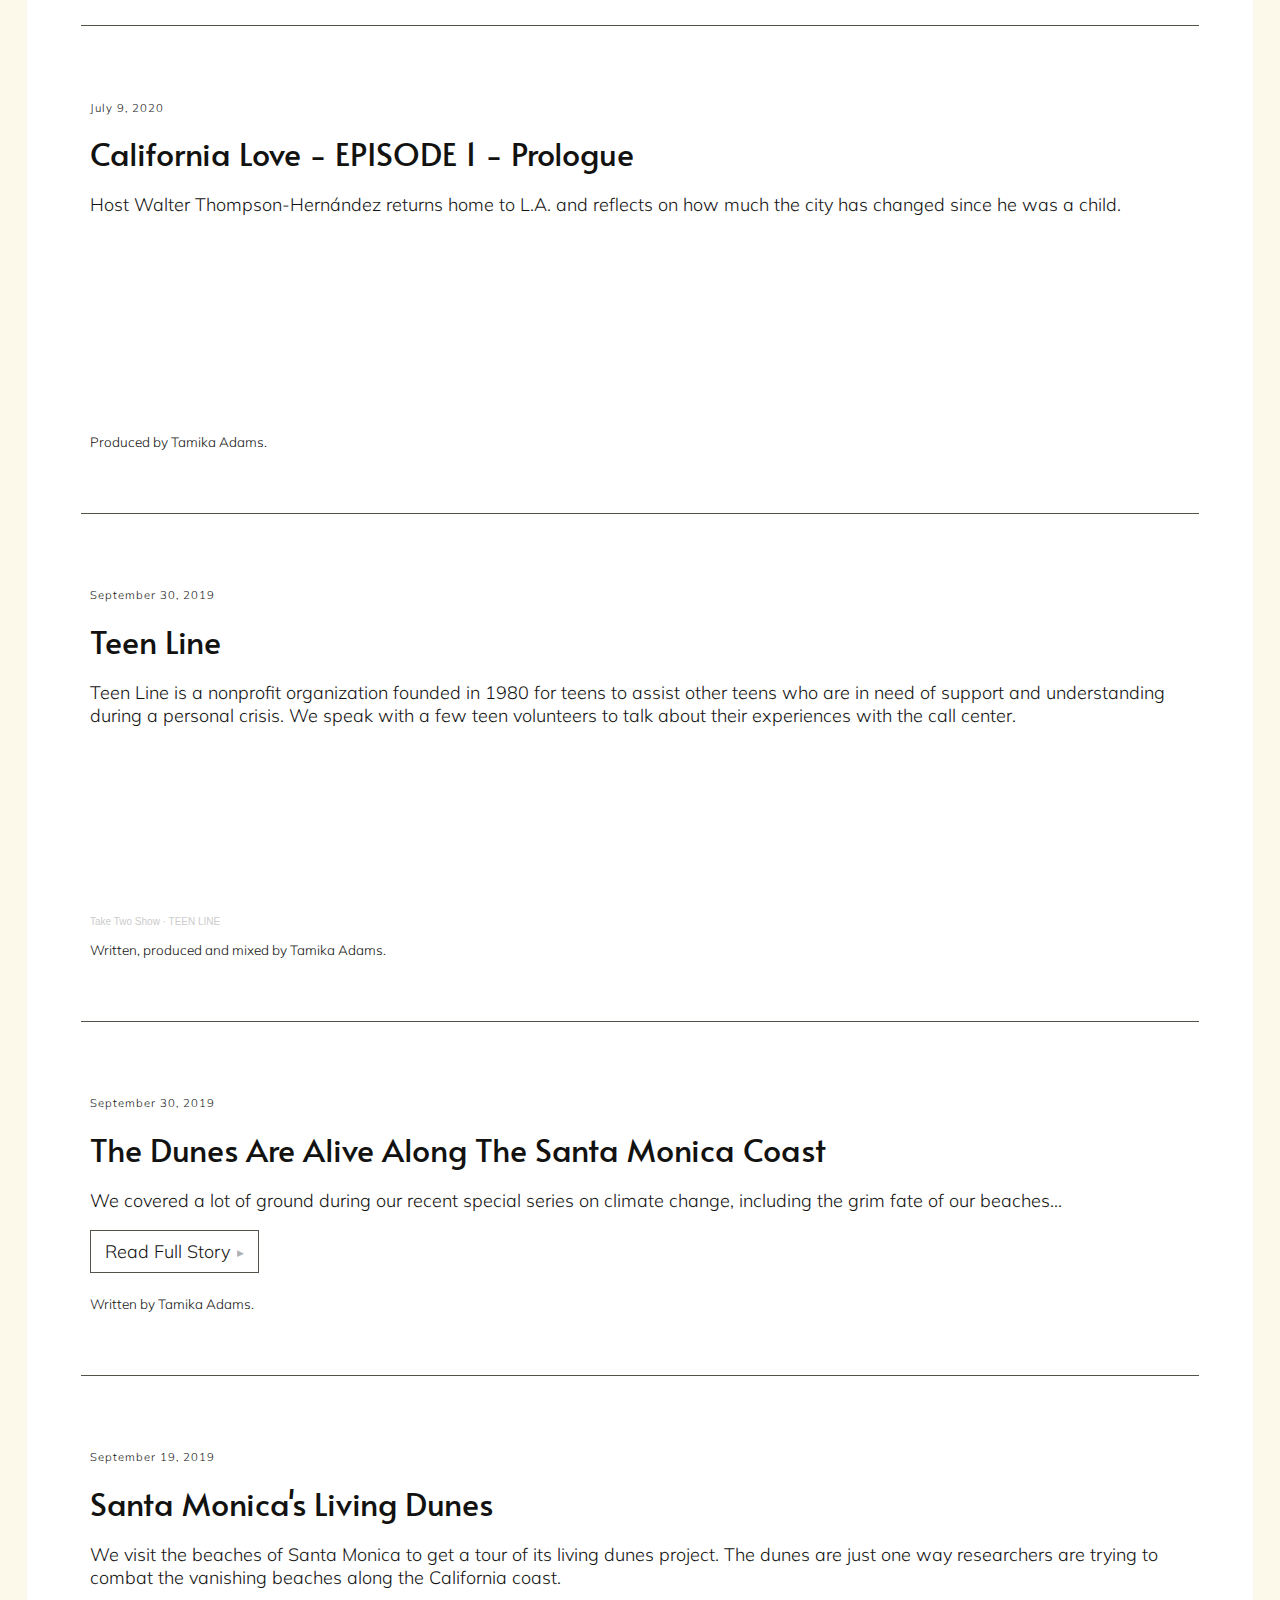
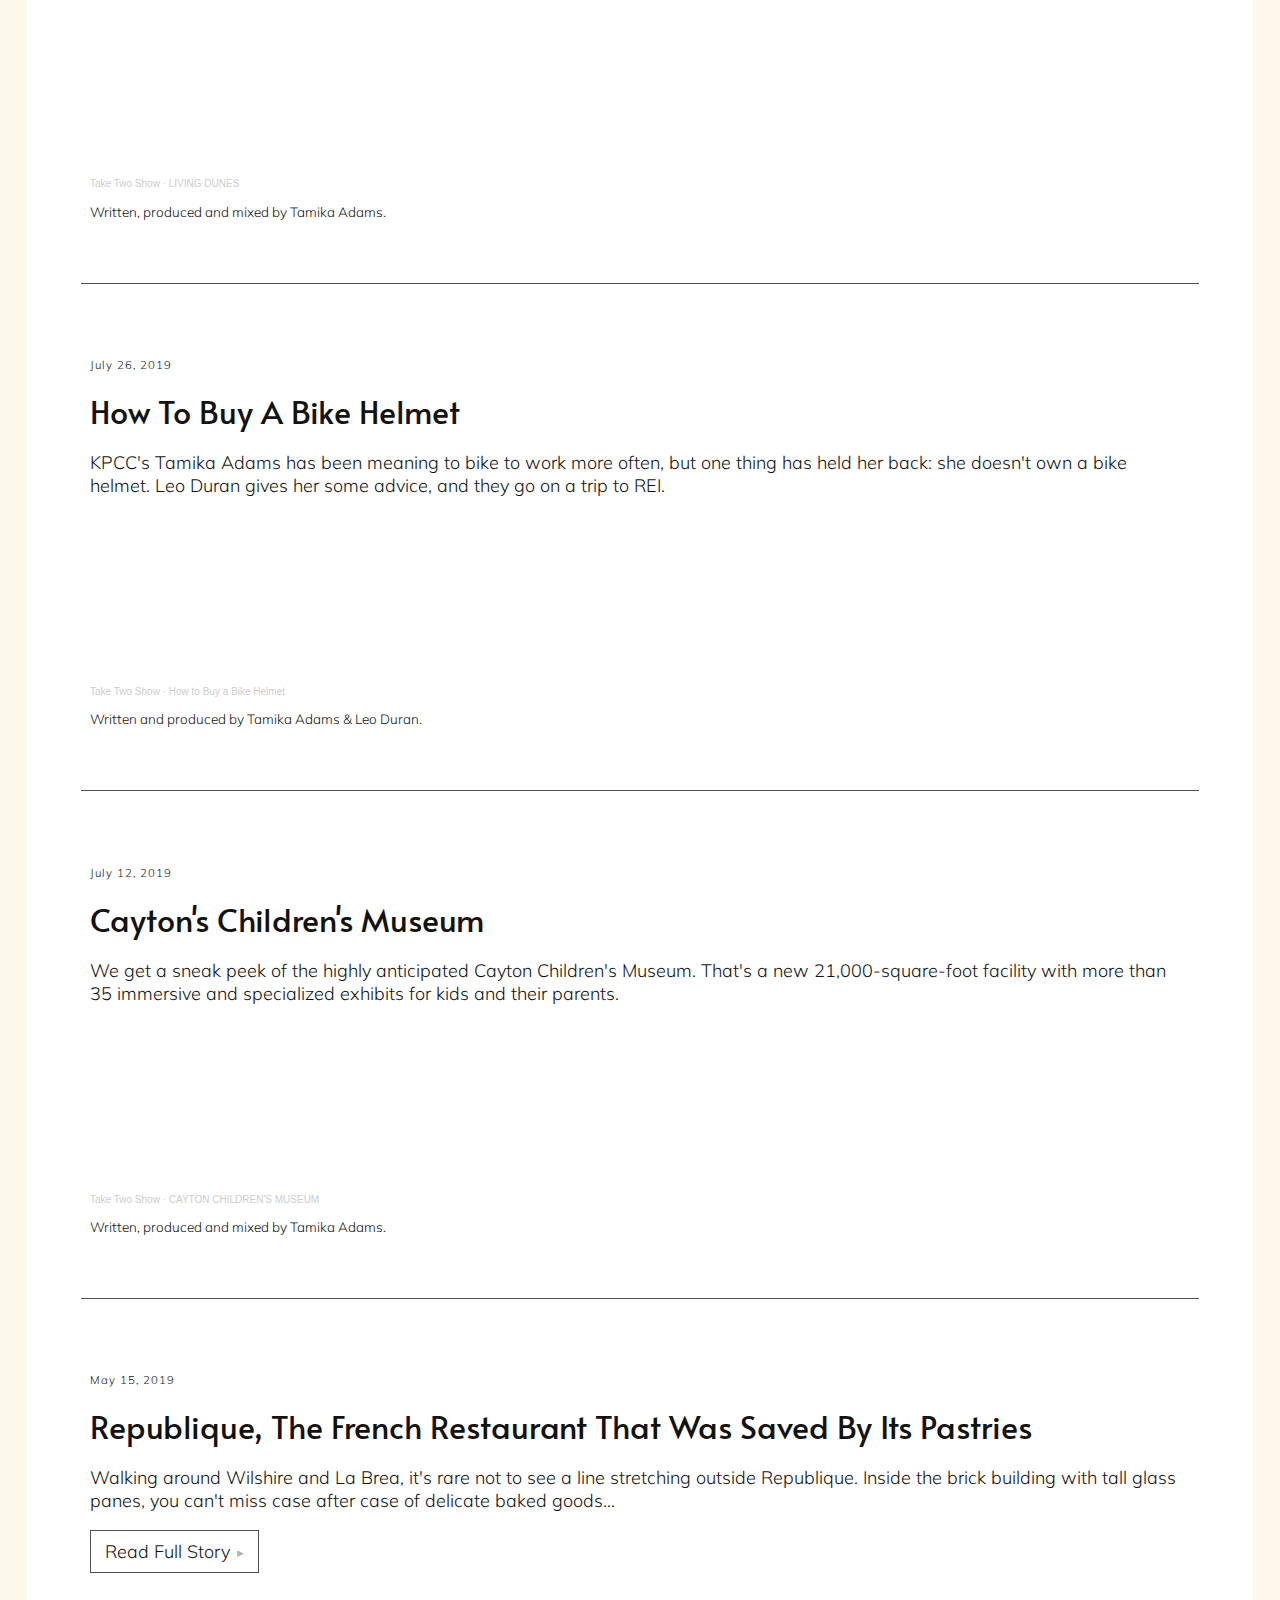
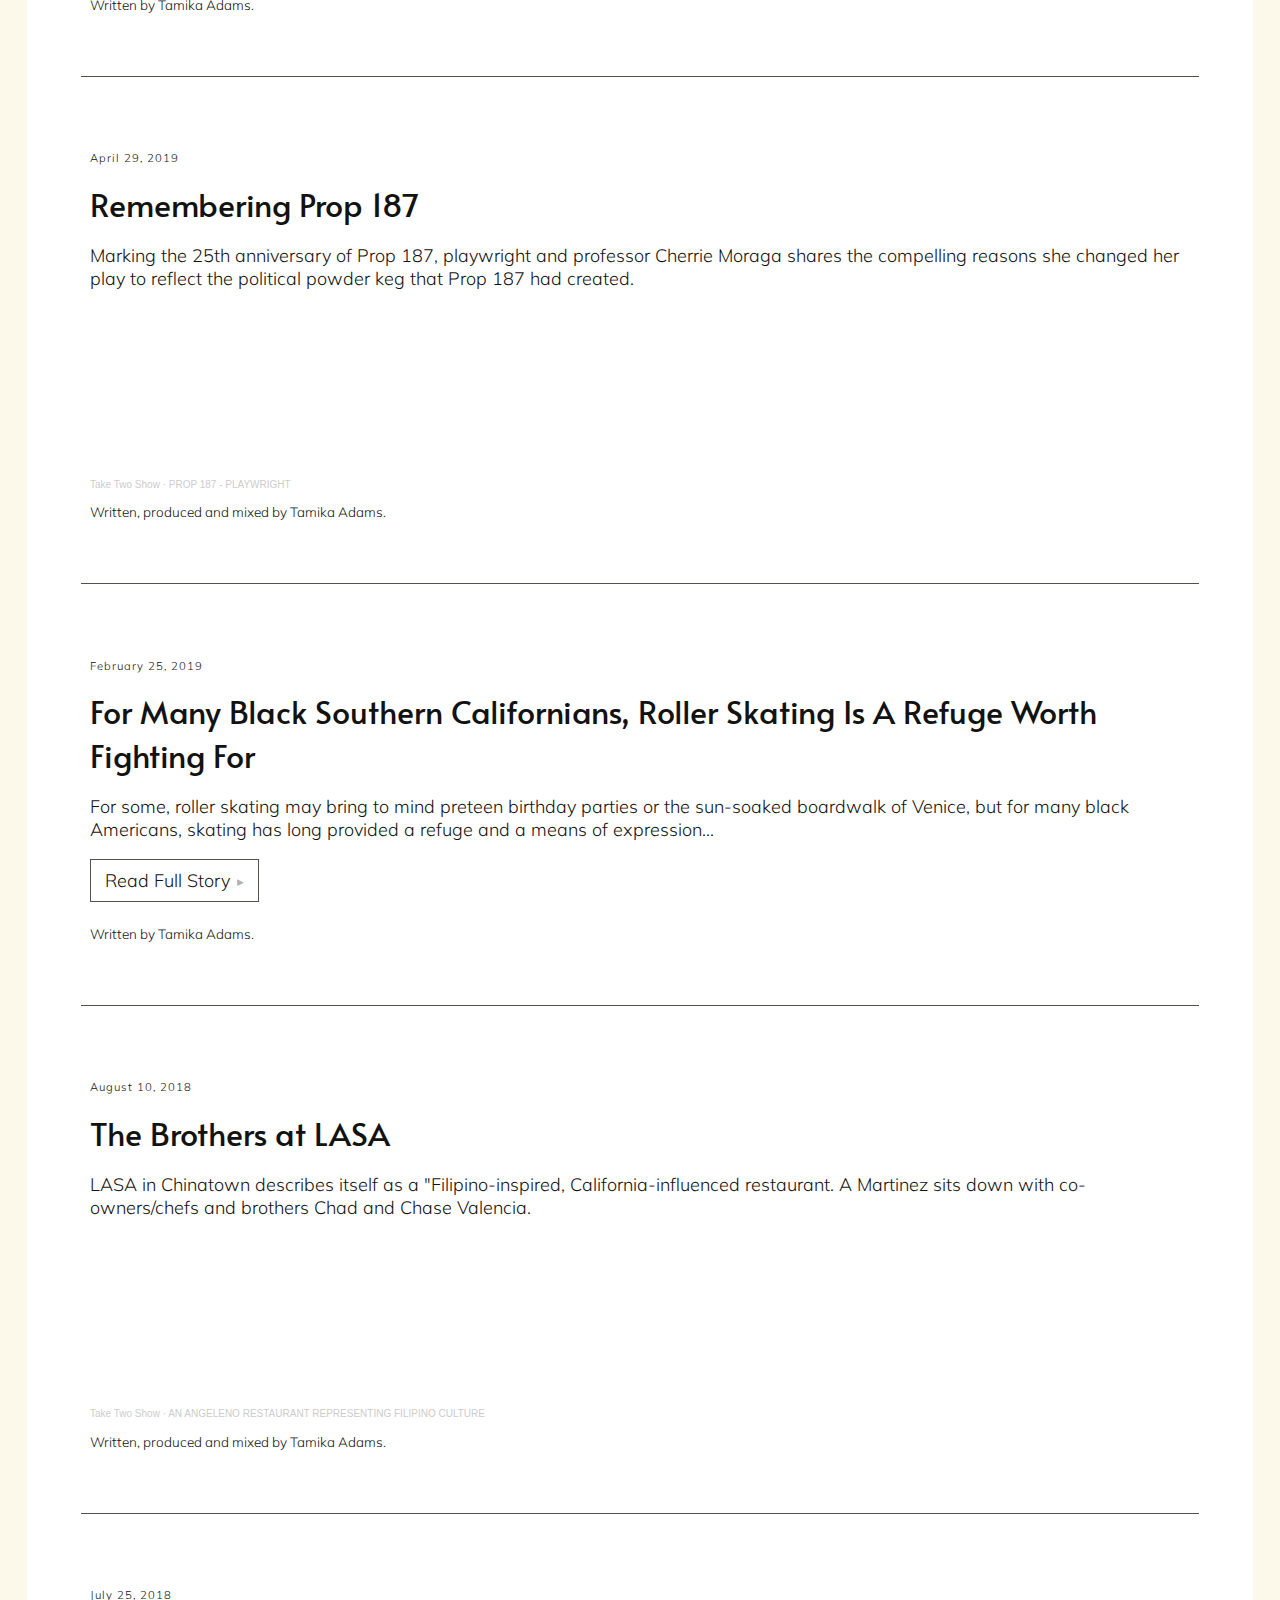
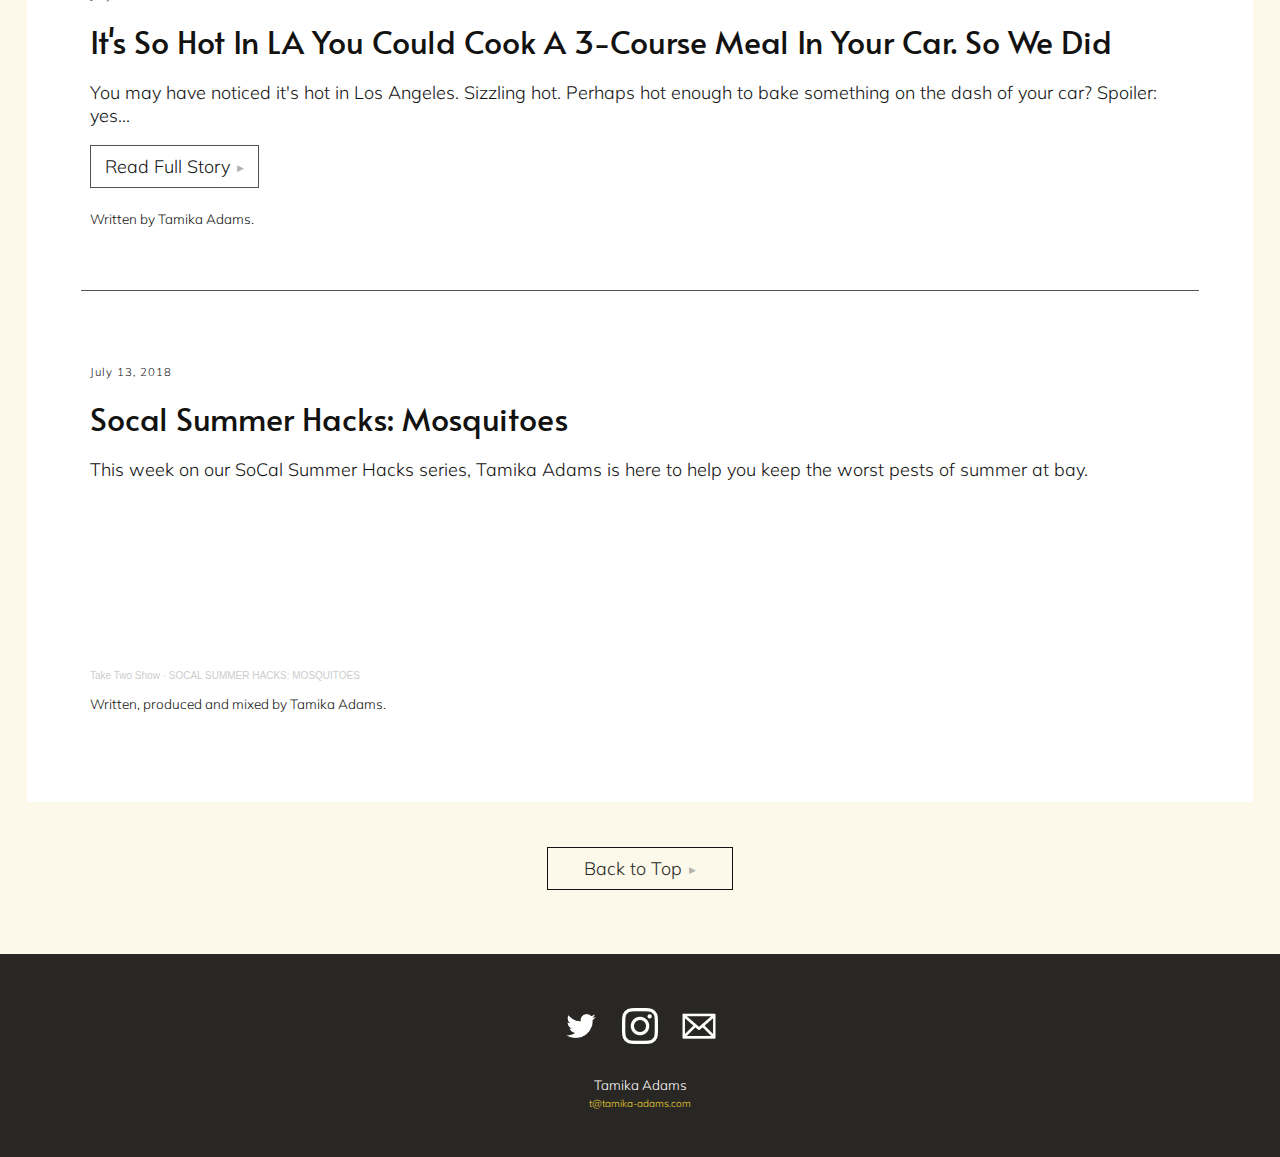
==== commit 0c6b9ab1: "Add episode and fix link" ====
--- a/work.html
+++ b/work.html
@@ -33,6 +33,18 @@
 
 				<article>
 					<section class="work-info">
+						<p class="date">August 20th, 2020</p>
+						<h1>California Love - EPISODE 8 - Epilogue</h1>
+						<p>We close the series with a meditation on how 28 years after the 1992 Riots, for many in L.A., things feel exactly the same.</p>
+						<div class="media-container">
+							<iframe src="https://omny.fm/shows/california-love/epilogue/embed" width="100%" height="180px" frameborder="0"></iframe>
+						</div>
+						<h2>Tamika Adams was the supporting producer.</h2>
+					</section>
+				</article>
+
+				<article>
+					<section class="work-info">
 						<p class="date">August 13, 2020</p>
 						<h1>California Love - EPISODE 7 - Ellie</h1>
 						<p>Eleuteria "Ellie" Hern&#225;ndez moved to Los Angeles from a small town in Mexico when she was 14 and fell in love with the city.</p>
@@ -49,7 +61,7 @@
 						<h1>California Love - EPISODE 6 - Compton Cowboys</h1>
 						<p>There's a horse ranch in the heart of Compton that may hold the answers for salvation and redemption for the city's black cowboys.</p>
 						<div class="media-container">
-							<iframe src="https://omny.fm/shows/california-love/kobe/embed" width="100%" height="180px" frameborder="0"></iframe>
+							<iframe src="https://omny.fm/shows/california-love/compton-cowboys/embed" width="100%" height="180px" frameborder="0"></iframe>
 						</div>
 						<h2>Tamika Adams was the supporting producer.</h2>
 					</section>
--- a/css/style.css
+++ b/css/style.css
@@ -243,12 +243,27 @@
 	text-decoration: none;
 	color:#fff;
 	text-decoration: underline;
+	display:inline-block;
 }
 #about .about-info p a:hover
 {
 	color:#ebd234;
 }
 @media (min-width:961px)
+{
+	#about
+	{
+		position:relative;
+		transform: translateY(10%);
+		padding-bottom:7.5%;
+	}
+	#about .about-info
+	{
+		padding:1em 1.5em;
+	}
+}
+
+@media (min-width:1421px)
 {
 	#about
 	{
@@ -256,12 +271,7 @@
 		transform: translateY(10%);
 		padding-bottom:0;
 	}
-	#about .about-info
-	{
-		padding:1em 1.5em;
-	}
-}
-
+}
 
 
 
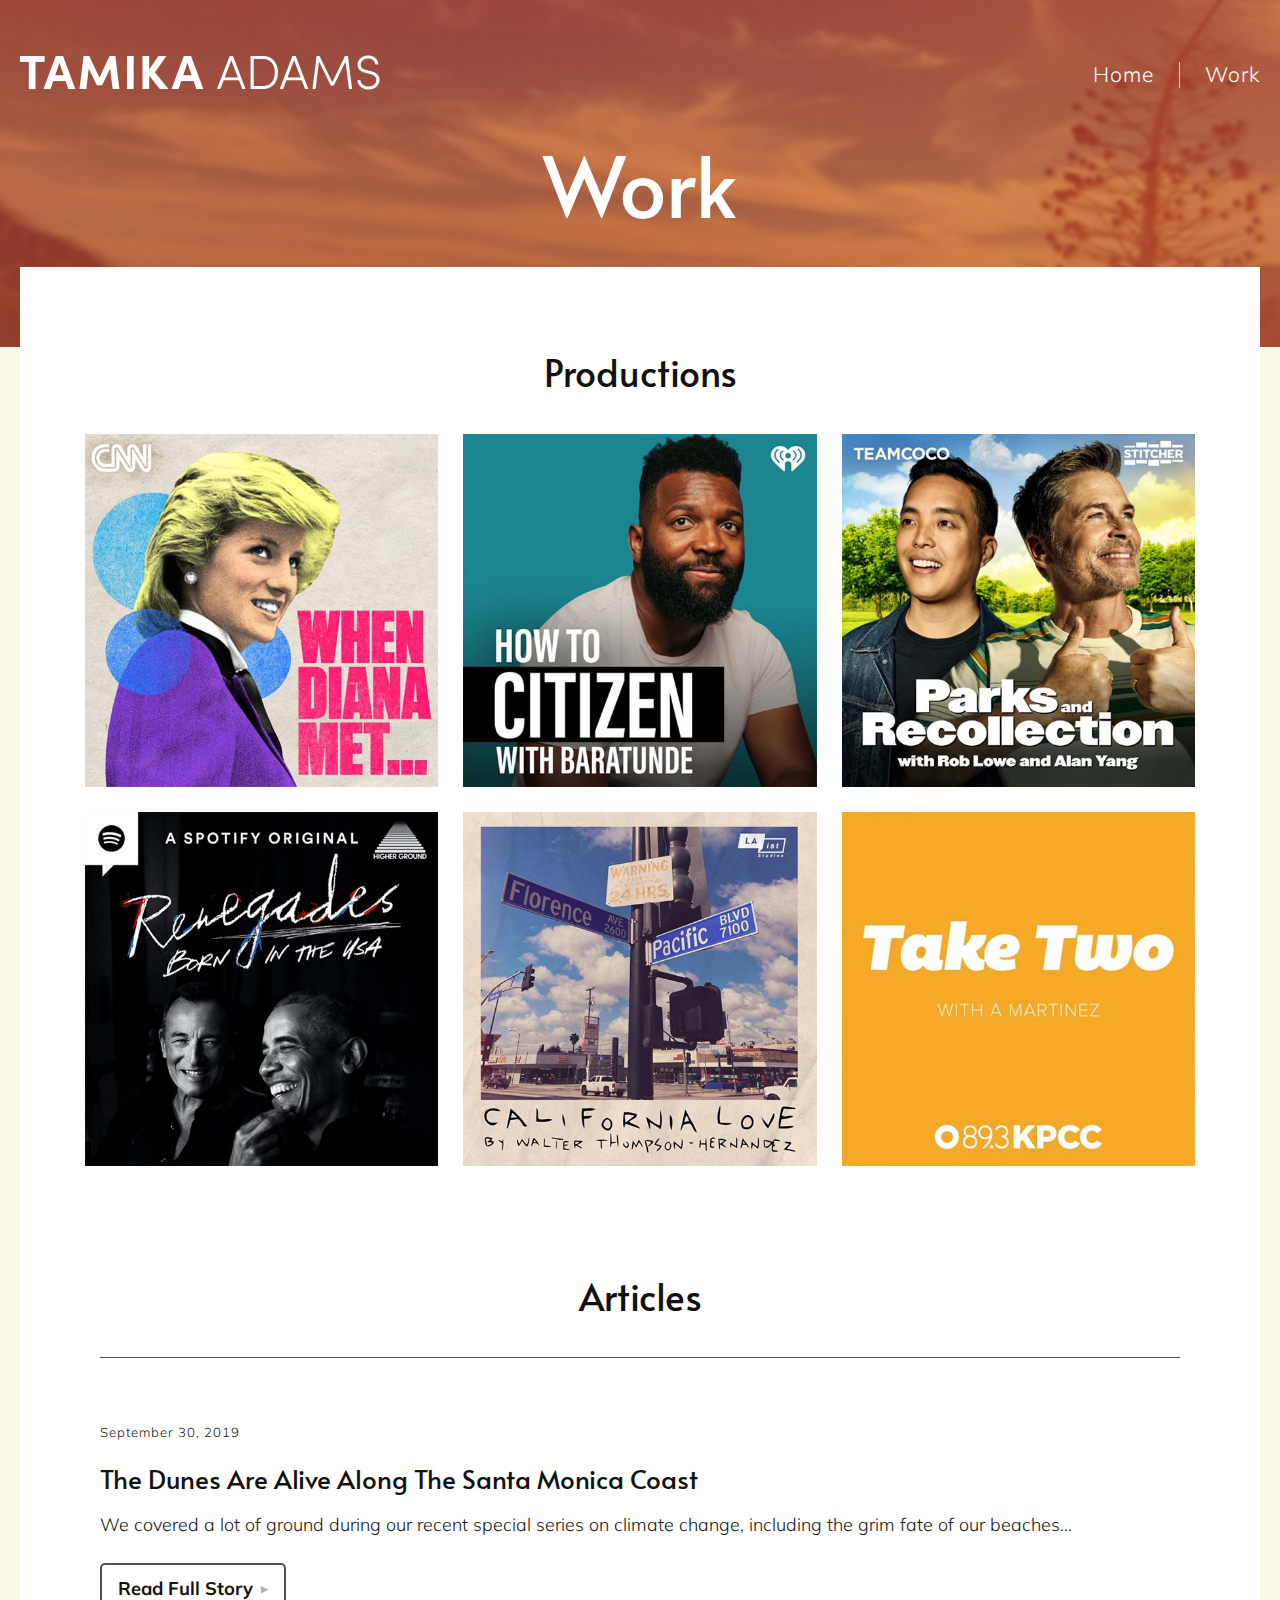
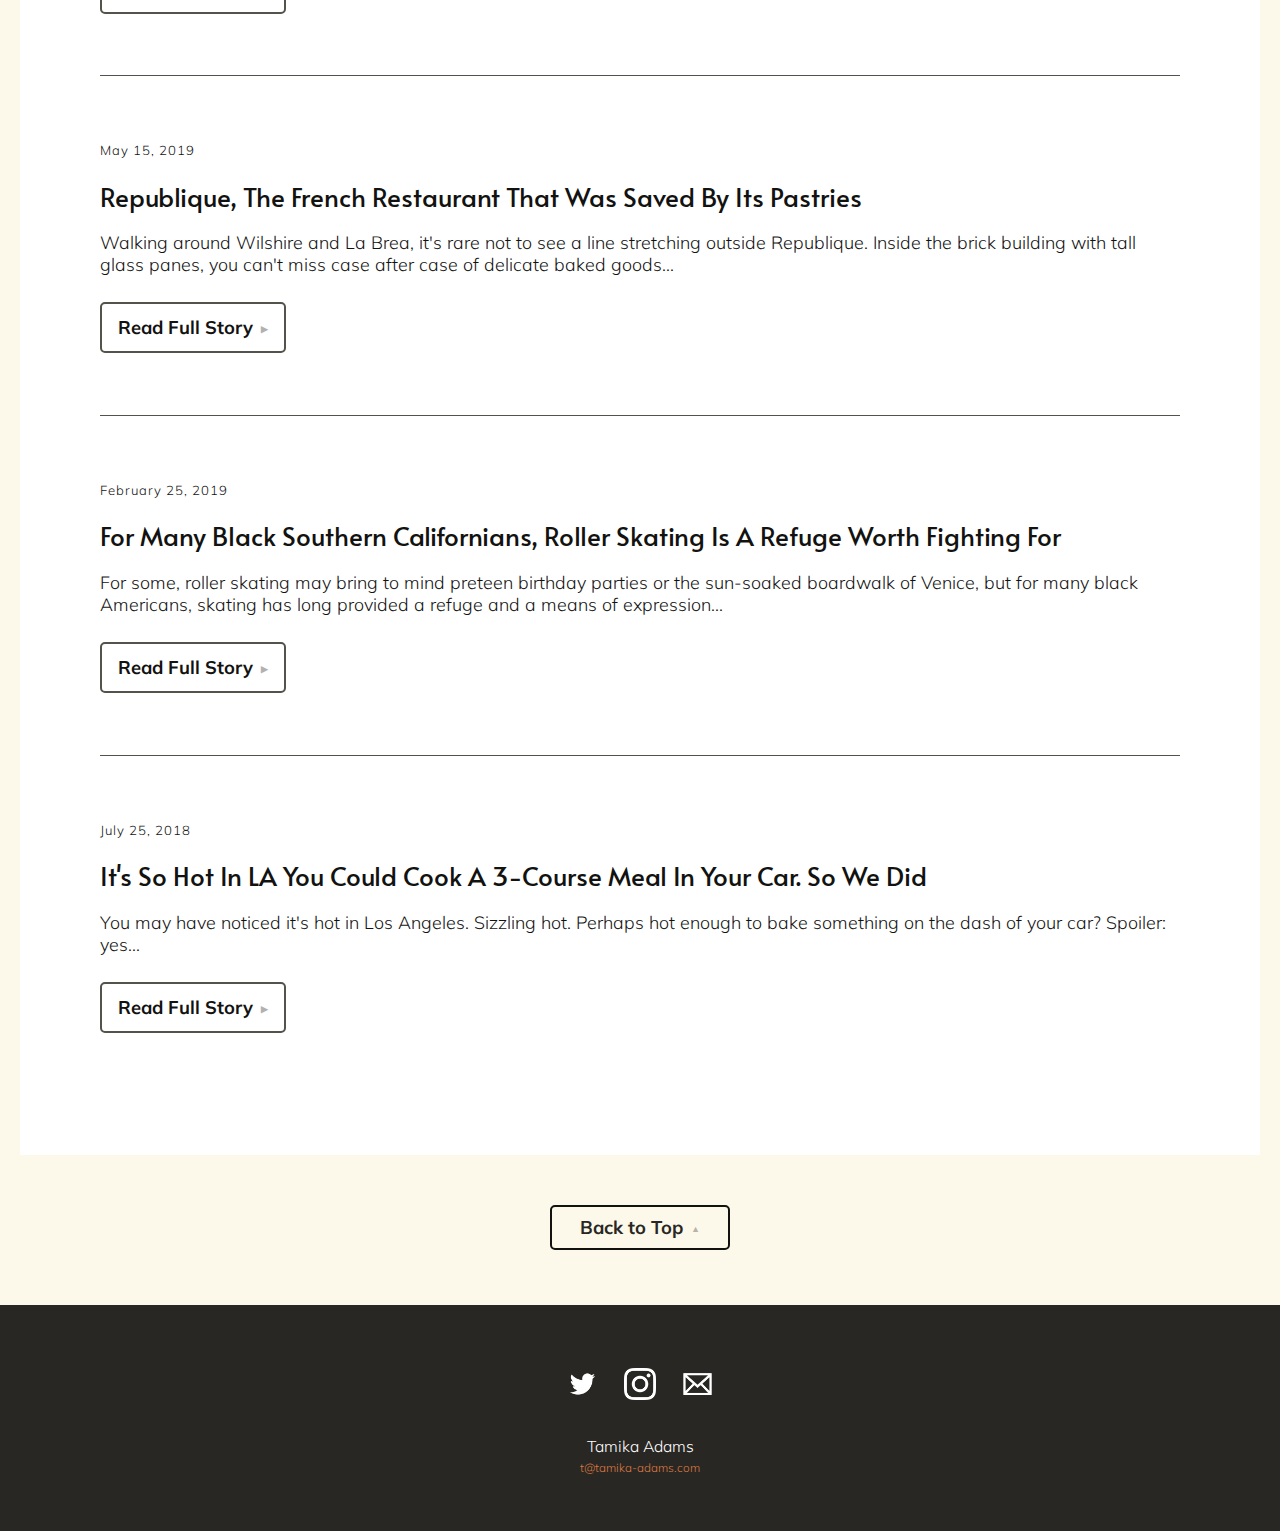
==== commit 2da3adf7: "2022 Update" ====
--- a/work.html
+++ b/work.html
@@ -4,13 +4,13 @@
 		<meta charset="UTF-8">
 		<meta name="viewport" content="width=device-width, initial-scale=1.0">
 		<link type="text/css" rel="stylesheet" href="css/style.css" />
-		<meta name="description" content="Tamika Adam's podcasts, articles, and other projects.">
+		<meta name="description" content="Tamika Adam's podcast productions, articles, and other projects.">
 		<title>Tamika Adams | Work</title>
 	</head>
 	<body id="page-work">
 
 
-		<header id="page-header">
+		<header id="work-header">
 			<div class="outer">
 				<div id="top-nav" class="clearfix">
 					<a href="index.html" class="ta-name">
@@ -30,237 +30,116 @@
 
 		<main class="work-container">
 			<div class="outer">
+				<div class="inner">
 
-				<article>
-					<section class="work-info">
-						<p class="date">August 20th, 2020</p>
-						<h1>California Love - EPISODE 8 - Epilogue</h1>
-						<p>We close the series with a meditation on how 28 years after the 1992 Riots, for many in L.A., things feel exactly the same.</p>
-						<div class="media-container">
-							<iframe src="https://omny.fm/shows/california-love/epilogue/embed" width="100%" height="180px" frameborder="0"></iframe>
-						</div>
-						<h2>Tamika Adams was the supporting producer.</h2>
+					<section class="category-production">
+
+						<h2  class="category-title">Productions</h2>
+
+						<ul class="production-list">
+							<li>
+								<a href="work/when-diana-met.html">
+									<div class="title-wrap">
+										<div class="title">When Diana Met</div>
+									</div>
+									<img src="img/work/when-diana-met.jpg" alt="When Diana Met" />
+								</a>
+							</li>
+							<li>
+								<a href="work/how-to-citizen.html">
+									<div class="title-wrap">
+										<div class="title">How to Citizen</div>
+									</div>
+									<img src="img/work/how-to-citizen.jpg" alt="How to Citizen with Baratunde" />
+								</a>
+							</li>
+							<li>
+								<a href="work/parks-and-recollection.html">
+									<div class="title-wrap">
+										<div class="title">Parks and Recollection</div>
+									</div>
+									<img src="img/work/parks-and-recollection.jpg" alt="Parks and Recollection with Robe Lowe and Alan Yang" />
+								</a>
+							</li>
+
+							<li>
+								<a href="work/renegades.html">
+									<div class="title-wrap">
+										<div class="title">Renegades</div>
+									</div>
+									<img src="img/work/renegades.jpg" alt="Renegades: Born in the USA" />
+								</a>
+							</li>
+							<li>
+								<a href="work/california-love.html">
+									<div class="title-wrap">
+										<div class="title">California Love</div>
+									</div>
+									<img src="img/work/california-love.jpg" alt="California Love by Walter Thumpson-Hernandez" />
+								</a>
+							</li>
+							<li>
+								<a href="work/take-two.html">
+									<div class="title-wrap">
+										<div class="title">Take Two</div>
+									</div>
+									<img src="img/work/take-two.jpg" alt="Take Two with A Martinez - 89.3KPCC" />
+								</a>
+							</li>
+						</ul>
+
 					</section>
-				</article>
-
-				<article>
-					<section class="work-info">
-						<p class="date">August 13, 2020</p>
-						<h1>California Love - EPISODE 7 - Ellie</h1>
-						<p>Eleuteria "Ellie" Hern&#225;ndez moved to Los Angeles from a small town in Mexico when she was 14 and fell in love with the city.</p>
-						<div class="media-container">
-							<iframe src="https://omny.fm/shows/california-love/ellie/embed" width="100%" height="180px" frameborder="0"></iframe>
-						</div>
-						<h2>Tamika Adams was the supporting producer.</h2>
-					</section>
-				</article>
-
-				<article>
-					<section class="work-info">
-						<p class="date">August 6, 2020</p>
-						<h1>California Love - EPISODE 6 - Compton Cowboys</h1>
-						<p>There's a horse ranch in the heart of Compton that may hold the answers for salvation and redemption for the city's black cowboys.</p>
-						<div class="media-container">
-							<iframe src="https://omny.fm/shows/california-love/compton-cowboys/embed" width="100%" height="180px" frameborder="0"></iframe>
-						</div>
-						<h2>Tamika Adams was the supporting producer.</h2>
-					</section>
-				</article>
-
-				<article>
-					<section class="work-info">
-						<p class="date">July 30, 2020</p>
-						<h1>California Love - EPISODE 5 - Parrots: A Parable</h1>
-						<p>A first-parrot perspective into legends and myths of how L.A. became home to the world's largest population of green parrots.</p>
-						<div class="media-container">
-							<iframe src="https://omny.fm/shows/california-love/parrots-a-parable/embed" width="100%" height="180px" frameborder="0"></iframe>
-						</div>
-						<h2>Tamika Adams was the supporting producer.</h2>
-					</section>
-				</article>
-
-				<article>
-					<section class="work-info">
-						<p class="date">July 23, 2020</p>
-						<h1>California Love - EPISODE 4 - KOBE</h1>
-						<p>Walter dives deep on what Kobe meant to him in his life and how the icon's death spurred a collective mourning throughout the city.</p>
-						<div class="media-container">
-							<iframe src="https://omny.fm/shows/california-love/kobe/embed" width="100%" height="180px" frameborder="0"></iframe>
-						</div>
-						<h2>Produced by Tamika Adams.</h2>
-					</section>
-				</article>
-
-				<article>
-					<section class="work-info">
-						<p class="date">July 16, 2020</p>
-						<h1>California Love - EPISODE 3 - P Line</h1>
-						<p>A story about a wild party line that many Los Angeles' teenagers used to create a fantasy world.</p>
-						<div class="media-container">
-							<iframe src="https://omny.fm/shows/california-love/p-line/embed" width="100%" height="180px" frameborder="0"></iframe>
-						</div>
-						<h2>Co-Produced by Tamika Adams.</h2>
-					</section>
-				</article>
-
-				<article>
-					<section class="work-info">
-						<p class="date">July 9, 2020</p>
-						<h1>California Love - EPISODE 1 - Prologue</h1>
-						<p>Host Walter Thompson-Hernández returns home to L.A. and reflects on how much the city has changed since he was a child.</p>
-						<div class="media-container">
-							<iframe src="https://omny.fm/shows/california-love/prologue/embed" width="100%" height="180px" frameborder="0"></iframe>
-						</div>
-						<h2>Produced by Tamika Adams.</h2>
-					</section>
-				</article>
-
-				<article>
-					<section class="work-info">
-						<p class="date">September 30, 2019</p>
-						<h1>Teen Line</h1>
-						<p>Teen Line is a nonprofit organization founded in 1980 for teens to assist other teens who are in need of support and understanding during a personal crisis. We speak with a few teen volunteers to talk about their experiences with the call center.</p>
-						<div class="media-container">
-							<iframe width="100%" height="166" scrolling="no" frameborder="no" allow="autoplay" src="https://w.soundcloud.com/player/?url=https%3A//api.soundcloud.com/tracks/693808450&color=%23ff5500&auto_play=false&hide_related=false&show_comments=true&show_user=true&show_reposts=false&show_teaser=true"></iframe><div style="font-size: 10px; color: #cccccc;line-break: anywhere;word-break: normal;overflow: hidden;white-space: nowrap;text-overflow: ellipsis; font-family: Interstate,Lucida Grande,Lucida Sans Unicode,Lucida Sans,Garuda,Verdana,Tahoma,sans-serif;font-weight: 100;"><a href="https://soundcloud.com/taketwoshow" title="Take Two Show" target="_blank" style="color: #cccccc; text-decoration: none;">Take Two Show</a> · <a href="https://soundcloud.com/taketwoshow/teen-line" title="TEEN LINE" target="_blank" style="color: #cccccc; text-decoration: none;">TEEN LINE</a></div>
-						</div>
-						<h2>Written, produced and mixed by Tamika Adams.</h2>
-					</section>
-				</article>
-
-				<article>
-					<section class="work-info">
-						<p class="date">September 30, 2019</p>
-						<h1>The Dunes Are Alive Along The Santa Monica Coast</h1>
-						<p>We covered a lot of ground during our recent special series on climate change, including the grim fate of our beaches...</p>
-						<a class="article-link" href="https://laist.com/2019/09/30/living-dunes-santa-monica-beach-climate-change-sea-level-rise.php">
-							Read Full Story <span class="triangle-right"></span>
-						</a>
-						<h2>Written by Tamika Adams.</h2>
-					</section>
-				</article>
-
-				<article>
-					<section class="work-info">
-						<p class="date">September 19, 2019</p>
-						<h1>Santa Monica's Living Dunes</h1>
-						<p>We visit the beaches of Santa Monica to get a tour of its living dunes project. The dunes are just one way researchers are trying to combat the vanishing beaches along the California coast.</p>
-						<div class="media-container">
-							<iframe width="100%" height="166" scrolling="no" frameborder="no" allow="autoplay" src="https://w.soundcloud.com/player/?url=https%3A//api.soundcloud.com/tracks/701184199&color=%23ff5500&auto_play=false&hide_related=false&show_comments=true&show_user=true&show_reposts=false&show_teaser=true"></iframe><div style="font-size: 10px; color: #cccccc;line-break: anywhere;word-break: normal;overflow: hidden;white-space: nowrap;text-overflow: ellipsis; font-family: Interstate,Lucida Grande,Lucida Sans Unicode,Lucida Sans,Garuda,Verdana,Tahoma,sans-serif;font-weight: 100;"><a href="https://soundcloud.com/taketwoshow" title="Take Two Show" target="_blank" style="color: #cccccc; text-decoration: none;">Take Two Show</a> · <a href="https://soundcloud.com/taketwoshow/living-dunes" title="LIVING DUNES" target="_blank" style="color: #cccccc; text-decoration: none;">LIVING DUNES</a></div>
-						</div>
-						<h2>Written, produced and mixed by Tamika Adams.</h2>
-					</section>
-				</article>
 
 
-				<article>
-					<section class="work-info">
-						<p class="date">July 26, 2019</p>
-						<h1>How To Buy A Bike Helmet</h1>
-						<p>KPCC's Tamika Adams has been meaning to bike to work more often, but one thing has held her back: she doesn't own a bike helmet. Leo Duran gives her some advice, and they go on a trip to REI.</p>
-						<div class="media-container">
-							<iframe width="100%" height="166" scrolling="no" frameborder="no" allow="autoplay" src="https://w.soundcloud.com/player/?url=https%3A//api.soundcloud.com/tracks/848062681&color=%23ff5500&auto_play=false&hide_related=false&show_comments=true&show_user=true&show_reposts=false&show_teaser=true"></iframe><div style="font-size: 10px; color: #cccccc;line-break: anywhere;word-break: normal;overflow: hidden;white-space: nowrap;text-overflow: ellipsis; font-family: Interstate,Lucida Grande,Lucida Sans Unicode,Lucida Sans,Garuda,Verdana,Tahoma,sans-serif;font-weight: 100;"><a href="https://soundcloud.com/taketwoshow" title="Take Two Show" target="_blank" style="color: #cccccc; text-decoration: none;">Take Two Show</a> · <a href="https://soundcloud.com/taketwoshow/how-to-buy-a-bike-helmet" title="How to Buy a Bike Helmet" target="_blank" style="color: #cccccc; text-decoration: none;">How to Buy a Bike Helmet</a></div>
-						</div>
-						<h2>Written and produced by Tamika Adams & Leo Duran.</h2>
+					<section class="category-writing">
+
+						<h2 class="category-title">Articles</h2>
+
+						<article class="work-info">
+							<p class="date">September 30, 2019</p>
+							<h1>The Dunes Are Alive Along The Santa Monica Coast</h1>
+							<p>We covered a lot of ground during our recent special series on climate change, including the grim fate of our beaches...</p>
+							<a target="_blank" class="article-link" href="https://laist.com/2019/09/30/living-dunes-santa-monica-beach-climate-change-sea-level-rise.php">
+								Read Full Story <span class="triangle-right"></span>
+							</a>
+						</article>
+
+						<article class="work-info">
+							<p class="date">May 15, 2019</p>
+							<h1>Republique, The French Restaurant That Was Saved By Its Pastries</h1>
+							<p>Walking around Wilshire and La Brea, it's rare not to see a line stretching outside Republique. Inside the brick building with tall glass panes, you can't miss case after case of delicate baked goods...</p>
+							<a target="_blank" class="article-link" href="https://laist.com/2019/05/15/republique_the_powerhouse_restaurant_that_almost_wasnt.php">
+								Read Full Story <span class="triangle-right"></span>
+							</a>
+						</article>
+
+						<article class="work-info">
+							<p class="date">February 25, 2019</p>
+							<h1>For Many Black Southern Californians, Roller Skating Is A Refuge Worth Fighting For</h1>
+							<p>For some, roller skating may bring to mind preteen birthday parties or the sun-soaked boardwalk of Venice, but for many black Americans, skating has long provided a refuge and a means of expression...</p>
+							<a target="_blank" class="article-link" href="https://laist.com/2019/02/25/black_roller_skating_culture_documentary.php">
+								Read Full Story <span class="triangle-right"></span>
+							</a>
+						</article>
+
+						<article class="work-info">
+							<p class="date">July 25, 2018</p>
+							<h1>It's So Hot In LA You Could Cook A 3-Course Meal In Your Car. So We Did</h1>
+							<p>You may have noticed it's hot in Los Angeles. Sizzling hot. Perhaps hot enough to bake something on the dash of your car? Spoiler: yes...</p>
+							<a target="_blank" class="article-link" href="https://laist.com/2018/07/25/its_so_hot_in_la_we_cooked_a_3-course_meal_in_our_car_and_so_can_you.php ">
+								Read Full Story <span class="triangle-right"></span>
+							</a>
+						</article>
+
 					</section>
-				</article>
 
-				<article>
-					<section class="work-info">
-						<p class="date">July 12, 2019</p>
-						<h1>Cayton's Children's Museum</h1>
-						<p>We get a sneak peek of the highly anticipated Cayton Children's Museum. That's a new 21,000-square-foot facility with more than 35 immersive and specialized exhibits for kids and their parents.</p>
-						<div class="media-container">
-							<iframe width="100%" height="166" scrolling="no" frameborder="no" allow="autoplay" src="https://w.soundcloud.com/player/?url=https%3A//api.soundcloud.com/tracks/701238112&color=%23ff5500&auto_play=false&hide_related=false&show_comments=true&show_user=true&show_reposts=false&show_teaser=true"></iframe><div style="font-size: 10px; color: #cccccc;line-break: anywhere;word-break: normal;overflow: hidden;white-space: nowrap;text-overflow: ellipsis; font-family: Interstate,Lucida Grande,Lucida Sans Unicode,Lucida Sans,Garuda,Verdana,Tahoma,sans-serif;font-weight: 100;"><a href="https://soundcloud.com/taketwoshow" title="Take Two Show" target="_blank" style="color: #cccccc; text-decoration: none;">Take Two Show</a> · <a href="https://soundcloud.com/taketwoshow/cayton-childrens-museum" title="CAYTON CHILDREN&#x27;S MUSEUM" target="_blank" style="color: #cccccc; text-decoration: none;">CAYTON CHILDREN&#x27;S MUSEUM</a></div>
-						</div>
-						<h2>Written, produced and mixed by Tamika Adams.</h2>
-					</section>
-				</article>
+				</div>
+			</div>
 
-				<article>
-					<section class="work-info">
-						<p class="date">May 15, 2019</p>
-						<h1>Republique, The French Restaurant That Was Saved By Its Pastries</h1>
-						<p>Walking around Wilshire and La Brea, it's rare not to see a line stretching outside Republique. Inside the brick building with tall glass panes, you can't miss case after case of delicate baked goods...</p>
-						<a class="article-link" href="https://laist.com/2019/05/15/republique_the_powerhouse_restaurant_that_almost_wasnt.php">
-							Read Full Story <span class="triangle-right"></span>
-						</a>
-						<h2>Written by Tamika Adams.</h2>
-					</section>
-				</article>
-
-
-
-				<article>
-					<section class="work-info">
-						<p class="date">April 29, 2019</p>
-						<h1>Remembering Prop 187</h1>
-						<p>Marking the 25th anniversary of Prop 187, playwright and professor Cherrie Moraga shares the compelling reasons she changed her play to reflect the political powder keg that Prop 187 had created.</p>
-						<div class="media-container">
-							<iframe width="100%" height="166" scrolling="no" frameborder="no" allow="autoplay" src="https://w.soundcloud.com/player/?url=https%3A//api.soundcloud.com/tracks/712422430&color=%23ff5500&auto_play=false&hide_related=false&show_comments=true&show_user=true&show_reposts=false&show_teaser=true"></iframe><div style="font-size: 10px; color: #cccccc;line-break: anywhere;word-break: normal;overflow: hidden;white-space: nowrap;text-overflow: ellipsis; font-family: Interstate,Lucida Grande,Lucida Sans Unicode,Lucida Sans,Garuda,Verdana,Tahoma,sans-serif;font-weight: 100;"><a href="https://soundcloud.com/taketwoshow" title="Take Two Show" target="_blank" style="color: #cccccc; text-decoration: none;">Take Two Show</a> · <a href="https://soundcloud.com/taketwoshow/prop-187-playwright" title="PROP 187 - PLAYWRIGHT" target="_blank" style="color: #cccccc; text-decoration: none;">PROP 187 - PLAYWRIGHT</a></div>
-						</div>
-						<h2>Written, produced and mixed by Tamika Adams.</h2>
-					</section>
-				</article>
-
-				<article>
-					<section class="work-info">
-						<p class="date">February 25, 2019</p>
-						<h1>For Many Black Southern Californians, Roller Skating Is A Refuge Worth Fighting For</h1>
-						<p>For some, roller skating may bring to mind preteen birthday parties or the sun-soaked boardwalk of Venice, but for many black Americans, skating has long provided a refuge and a means of expression...</p>
-						<a class="article-link" href="https://laist.com/2019/02/25/black_roller_skating_culture_documentary.php">
-							Read Full Story <span class="triangle-right"></span>
-						</a>
-						<h2>Written by Tamika Adams.</h2>
-					</section>
-				</article>
-
-
-
-
-
-
-				<article>
-					<section class="work-info">
-						<p class="date">August 10, 2018</p>
-						<h1>The Brothers at LASA</h1>
-						<p>LASA in Chinatown describes itself as a "Filipino-inspired, California-influenced restaurant. A Martinez sits down with co-owners/chefs and brothers Chad and Chase Valencia.</p>
-						<div class="media-container">
-							<iframe width="100%" height="166" scrolling="no" frameborder="no" allow="autoplay" src="https://w.soundcloud.com/player/?url=https%3A//api.soundcloud.com/tracks/701239207&color=%23ff5500&auto_play=false&hide_related=false&show_comments=true&show_user=true&show_reposts=false&show_teaser=true"></iframe><div style="font-size: 10px; color: #cccccc;line-break: anywhere;word-break: normal;overflow: hidden;white-space: nowrap;text-overflow: ellipsis; font-family: Interstate,Lucida Grande,Lucida Sans Unicode,Lucida Sans,Garuda,Verdana,Tahoma,sans-serif;font-weight: 100;"><a href="https://soundcloud.com/taketwoshow" title="Take Two Show" target="_blank" style="color: #cccccc; text-decoration: none;">Take Two Show</a> · <a href="https://soundcloud.com/taketwoshow/an-angeleno-restaurant-representing-filipino-culture" title="AN ANGELENO RESTAURANT REPRESENTING FILIPINO CULTURE" target="_blank" style="color: #cccccc; text-decoration: none;">AN ANGELENO RESTAURANT REPRESENTING FILIPINO CULTURE</a></div>
-						</div>
-						<h2>Written, produced and mixed by Tamika Adams.</h2>
-					</section>
-				</article>
-
-				<article>
-					<section class="work-info">
-						<p class="date">July 25, 2018</p>
-						<h1>It's So Hot In LA You Could Cook A 3-Course Meal In Your Car. So We Did</h1>
-						<p>You may have noticed it's hot in Los Angeles. Sizzling hot. Perhaps hot enough to bake something on the dash of your car? Spoiler: yes...</p>
-						<a class="article-link" href="https://laist.com/2018/07/25/its_so_hot_in_la_we_cooked_a_3-course_meal_in_our_car_and_so_can_you.php ">
-							Read Full Story <span class="triangle-right"></span>
-						</a>
-						<h2>Written by Tamika Adams.</h2>
-					</section>
-				</article>
-
-				<article>
-					<section class="work-info last">
-						<p class="date">July 13, 2018</p>
-						<h1>Socal Summer Hacks: Mosquitoes</h1>
-						<p>This week on our SoCal Summer Hacks series, Tamika Adams is here to help you keep the worst pests of summer at bay.</p>
-						<div class="media-container">
-							<iframe width="100%" height="166" scrolling="no" frameborder="no" allow="autoplay" src="https://w.soundcloud.com/player/?url=https%3A//api.soundcloud.com/tracks/848068096&color=%23ff5500&auto_play=false&hide_related=false&show_comments=true&show_user=true&show_reposts=false&show_teaser=true"></iframe><div style="font-size: 10px; color: #cccccc;line-break: anywhere;word-break: normal;overflow: hidden;white-space: nowrap;text-overflow: ellipsis; font-family: Interstate,Lucida Grande,Lucida Sans Unicode,Lucida Sans,Garuda,Verdana,Tahoma,sans-serif;font-weight: 100;"><a href="https://soundcloud.com/taketwoshow" title="Take Two Show" target="_blank" style="color: #cccccc; text-decoration: none;">Take Two Show</a> · <a href="https://soundcloud.com/taketwoshow/socal-summer-hacks-mosquitoes" title="SOCAL SUMMER HACKS: MOSQUITOES" target="_blank" style="color: #cccccc; text-decoration: none;">SOCAL SUMMER HACKS: MOSQUITOES</a></div>
-						</div>
-						<h2>Written, produced and mixed by Tamika Adams.</h2>
-					</section>
-				</article>
-
-
-				<button class="scroll-top" onclick="window.scrollTo(0, 0); ">
-					Back to Top <span class="triangle-right"></span>
+				<button class="scroll-top" onclick=" window.scrollTo({ top: 0, behavior: 'smooth' }); ">
+					Back to Top <span class="triangle-up"></span>
 				</button>
 
-			<div/>
 		</main>
 
 		<footer>
--- a/css/style.css
+++ b/css/style.css
@@ -1,32 +1,34 @@
 @import url('https://fonts.googleapis.com/css2?family=Alata&family=Muli:wght@300;500;700&display=swap');
+
+/* ebd234 */
+
 body
 {
 	background:#292723;
 	margin:0;
 	overflow-y:scroll;
 	font-family: 'Muli', Verdana, sans-serif;
-	font-size:16px;
-}
-body.no-scroll
-{
-	overflow-y:hidden;
-}
-body *
-{
-	box-sizing: border-box;
-}
-
-@media (min-width:1081px){body{font-size:18px;}}
-@media (min-width:1281px){body{font-size:20px;}}
-@media (min-width:1601px){body{font-size:22px;}}
+	font-size:21px;
+	color:#050505;
+}
+	body.no-scroll
+	{
+		overflow-y:hidden;
+	}
+	body *
+	{
+		box-sizing: border-box;
+	}
+	@media (min-width:1441px){body{font-size:24px;}}
 
 
 .outer
 {
 	position:relative;
-	padding:0 1.5em;
+	max-width:1280px;
+	padding:0 20px;
 	margin:0 auto;
-	max-width:1700px;
+
 }
 .clearfix::after
 {
@@ -60,14 +62,14 @@
 	{
 		display:inline-block;
 	}
-	.split-container
-	{
-		white-space: nowrap;
-	}
-	.split-50
-	{
-		width:50%;
-	}
+		.split-container
+		{
+			white-space: nowrap;
+		}
+			.split-50
+			{
+				width:50%;
+			}
 }
 
 
@@ -82,7 +84,7 @@
 	font-family: 'Muli', Verdana, sans-serif;
 	font-weight:300;
 }
-.triangle-right
+.triangle-right, .triangle-up
 {
 	display:inline-block;
 	vertical-align: middle;
@@ -92,344 +94,611 @@
 	font-size:.5em;
 	opacity:.325;
 }
-.triangle-right::after {
-  content: "\25B6 \FE0E";
-}
+	.triangle-right::after {
+	  content: "\25B6 \FE0E";
+	}
+	.triangle-up::after {
+	  content: "\25B2 \FE0E";
+	}
 
 
 header
 {
 	background-image:url('../img/header-bg.jpg');
 	background-size:cover;
-	background-position: center center;
-	background-attachment:fixed;
+	background-position: top center;
+	background-attachment: fixed;
 	background-repeat: no-repeat;
 }
-#page-header
-{
-	background-attachment:scroll;
-	padding-bottom:7.5%;
-}
-@media (min-width:961px)
-{
-	#page-header
-	{
-		padding-bottom:5%;
-	}
-}
-#page-header #top-nav
-{
-	padding-bottom:3em;
-}
-#page-header h1
-{
-	color:#fff;
-	font-size:5em;
+	@media (min-width:961px)
+	{
+		header
+		{
+			background-size:100% auto;
+		}
+	}
+
+
+
+
+/* top nav */
+#top-nav
+{
+	padding:55px 0 50px;
 	text-align: center;
-	padding:0 0 .25em;
-	margin:0;
-}
-
-
-/* About */
-#top-nav
-{
-	padding:3em 0;
-	text-align: center;
-}
-#top-nav .ta-name
-{
-	display:inline-block;
-	background-size: contain;
-	background-position: center center;
-	background-repeat: no-repeat;
-	background-image: url('../img/ta-name.png');
-}
-#top-nav .ta-name img
-{
-	display:block;
-	max-width:360px;
-	width:100%;
-	visibility: hidden;
-}
-#top-nav .ta-name:hover
-{
-	background-image: url('../img/ta-name-2.png');
-}
-#top-nav nav
-{
-	margin-top:1em;
-	line-height:35px;
-}
-
-#top-nav nav a
-{
-	color:#fff;
-	font-size:1.25em;
-	font-weight:300;
-	text-decoration: none;
-	vertical-align: middle;
-	letter-spacing: 1px;
-	padding:.25em 0;
-}
-#top-nav nav a:hover
-{
-	color:#ebd234;
-	border-bottom:1px solid #ebd234;
-}
-#top-nav nav .nav-split
-{
-	display:inline-block;
-	margin:0 1.5em;
-	height:1.25em;
-	width:1px;
-	background:#fff;
-	opacity:.75;
-	vertical-align: middle;
-}
-@media (min-width:961px)
-{
-	#top-nav
-	{
-		padding:2.5em 0 0;
-	}
+}
 	#top-nav .ta-name
 	{
+		display:inline-block;
+		/*
+		background-size: contain;
+		background-position: center center;
+		background-repeat: no-repeat;
+		background-image: url('../img/ta-name.png');*/
+	}
+		#top-nav .ta-name:hover
+		{
+			/*background-image: url('../img/ta-name-2.png');*/
+			opacity:.8;
+		}
+		@media (min-width:961px)
+		{
+			#top-nav .ta-name
+			{
+				display:block;
+				float:left;
+			}
+		}
+
+	#top-nav .ta-name img
+	{
 		display:block;
-		float:left;
+		max-width:360px;
+		width:100%;
+		/*visibility: hidden;*/
 	}
 	#top-nav nav
 	{
-		margin-top:0;
-		float:right;
-	}
-
-}
-
-
-
-
-/* About */
-#about
+		margin:10px 0 0;
+		line-height:35px;
+	}
+		@media (min-width:961px)
+		{
+			#top-nav nav
+			{
+				margin:0;
+				float:right;
+			}
+		}
+		#top-nav nav .nav-split
+		{
+			display:inline-block;
+			margin:0 20px;
+			height:1.25em;
+			width:1px;
+			background:#fff;
+			opacity:.75;
+			vertical-align: middle;
+		}
+		#top-nav nav a
+		{
+			color:#fff;
+			font-size:1em;
+			font-weight:300;
+			text-decoration: none;
+			vertical-align: middle;
+			letter-spacing: 1px;
+			padding:.25em 0;
+		}
+			#top-nav nav a:hover
+			{
+				border-bottom:2px solid #fff;
+			}
+
+
+
+
+
+/* Intro */
+.intro
 {
 	position:relative;
 	color:#fff;
-	padding-bottom:5%;
-}
-#about .about-img img
-{
-	display:block;
-	max-width:100%;
-}
-#about .about-info
-{
-	padding:1em 0;
-}
-#about .about-info h1
-{
-	font-size:2em;
-	margin:0 0 .5em;
-	padding:0;
-}
-#about .about-info p
-{
-	font-size:1em;
-	padding:0;
-	line-height: 1.5em;
-}
-#about .about-info p a
-{
-	font-weight:500;
-	text-decoration: none;
-	color:#fff;
-	text-decoration: underline;
-	display:inline-block;
-}
-#about .about-info p a:hover
-{
-	color:#ebd234;
-}
-@media (min-width:961px)
-{
-	#about
-	{
-		position:relative;
-		transform: translateY(10%);
-		padding-bottom:7.5%;
-	}
-	#about .about-info
-	{
-		padding:1em 1.5em;
-	}
-}
-
-@media (min-width:1421px)
-{
-	#about
-	{
-		position:relative;
-		transform: translateY(10%);
-		padding-bottom:0;
-	}
-}
-
-
-
-
-
-/* Home Main */
+	z-index:100;
+}
+	.intro .info
+	{
+		padding:1em 0;
+	}
+		@media (min-width:961px)
+		{
+			.intro .info
+			{
+				padding:1em 1.5em;
+			}
+		}
+		.intro .info h1
+		{
+			font-size:2em;
+			margin:0 0 .5em;
+			padding:0;
+		}
+		.intro .info h2
+		{
+			font-size:.75em;
+			margin:.5em 0 .25em;
+			padding:0;
+		}
+		@media (min-width:961px)
+		{
+			.intro .info h2
+			{
+				margin:0;
+			}
+		}
+		.intro .info p
+		{
+			font-size:.875em;
+			padding:0;
+			line-height: 1.5em;
+		}
+			.intro .info p a
+			{
+				font-weight:700;
+				text-decoration: none;
+				color:#fff;
+				display:inline-block;
+			}
+				.intro .info p a:hover
+				{
+					text-decoration: underline;
+				}
+		.intro .img-wrap img
+		{
+			display:block;
+			max-width:100%;
+			margin:0 auto;
+		}
+
+/* Specific Pages */
+@media (max-width:960px)
+{
+	#home-intro .img-wrap
+	{
+		max-width:480px;
+	}
+	#home-intro .info
+	{
+		max-width:640px;
+		text-align: center;
+	}
+}
+
+
+
+
+#podcast-intro
+{
+	max-width: 1180px;
+	margin:0 auto;
+	padding:0 0 40px;
+}
+	@media (max-width:960px)
+	{
+		#podcast-intro .img-wrap
+		{
+			max-width:480px;
+		}
+		#podcast-intro .info
+		{
+			max-width:640px;
+			text-align: center;
+		}
+	}
+	@media (min-width:961px)
+	{
+		#podcast-intro
+		{
+			padding:20px 0 40px;
+		}
+		#podcast-intro .split-container .split:nth-child(1)
+		{
+			width:33.33%;
+		}
+		#podcast-intro .split-container .split:nth-child(2)
+		{
+			width:66.66%;
+		}
+	}
+
+
+
+main
+{
+	background:#fcf9eb;
+
+}
+	#page-home main
+	{
+		padding:0 0 80px;
+	}
+	@media(min-width:961px)
+	{
+		#page-home main
+		{
+			transform:translateY(-50px);
+			margin:0 auto -50px;
+
+		}
+	}
+
+
+/* about-container */
+.about-container
+{
+	padding:50px 0;
+}
+@media(min-width:541px)
+{
+	.about-container
+	{
+		padding:50px 3.5%;
+	}
+}
+@media(min-width:961px)
+{
+	.about-container
+	{
+		padding:200px 5% 150px;
+	}
+}
+	.about-container .about
+	{
+		max-width:1080px;
+		margin:0 auto;
+	}
+		.about-container h1
+		{
+			display:block;
+
+			font-size:2em;
+			line-height: 1.25em;
+			text-align: left;
+
+			margin:0;
+			padding:0;
+		}
+		.about-container p
+		{
+			font-size:.875em;
+			line-height: 2em;
+			text-align: left;
+		}
+		.about-container p a
+		{
+			color:#050505;
+			font-weight:700;
+			text-decoration: none;
+			display:inline-block;
+		}
+			.about-container p a:hover
+			{
+				text-decoration: underline;
+			}
+		.about-container h1 .bullet
+		{
+			position: relative;
+			top:-.25em;
+			font-size:.5em;
+
+		}
+
+
+
+/* work-container */
+
 .work-container
 {
-	background:#fcf9eb;
-	padding-top:1em;
 	color:#121211;
 	text-align: center;
 }
-.work-container .outer
-{
-	padding-top:7.5%;
-	padding-bottom:12.5%;
-}
-#page-work .work-container .outer
-{
-	padding-top:0;
-	padding-bottom:5%;
-	margin-top:-7.5%;
-}
-.work-container .section-title
-{
-	font-family: 'Alata', Verdana, sans-serif;
-	font-size:2em;
-	margin:0 0 1em;
-	font-weight:400;
-}
-.more-work
+.recent.work-container
+{
+}
+	.work-container .outer .inner
+	{
+		background:#fff;
+		padding:0 30px;
+	}
+	@media (min-width:961px)
+	{
+		.work-container .outer .inner
+		{
+			padding:0 60px;
+		}
+	}
+
+	.work-container .category-title
+	{
+		font-family: 'Alata', Verdana, sans-serif;
+		font-size:1.75em;
+		font-weight:400;
+		margin:0 0 1em;
+	}
+	.work-container ul.bread-crumbs
+	{
+		padding:40px 0 30px;
+		margin:0;
+
+		font-size: .75em;
+		list-style: none;
+		line-height: 1em;
+		text-align: left;
+	}
+		.work-container ul.bread-crumbs li
+		{
+			display: inline-block;
+			vertical-align: middle;
+		}
+			.work-container ul.bread-crumbs li a
+			{
+				text-decoration: none;
+				color:#da7942;
+			}
+				.work-container ul.bread-crumbs li a:hover
+				{
+					text-decoration: underline;
+				}
+			.work-container ul.bread-crumbs li .triangle-right
+			{
+				margin:0 8px;
+			}
+
+	.work-info
+	{
+		max-width:1080px;
+		margin:0 auto;
+		text-align: left;
+		padding:2.5em 0;
+		border-top:1px solid #53524b;
+	}
+		.work-info.last
+		{
+			border-bottom:1px solid #53524b;
+		}
+		.work-info:nth-child(1)
+		{
+			border-top:none;
+		}
+
+		.work-info .media-container
+		{
+			margin:1.25em auto 1em;
+		}
+		.work-info h1
+		{
+			font-size:1.25em;
+			margin:0;
+		}
+		.work-info h2
+		{
+			font-size:.625em;
+			margin:.75em 0 0;
+		}
+		.work-info p
+		{
+			font-size:.85em;
+		}
+		.work-info p.date
+		{
+			font-size:.625em;
+			margin-bottom:1.5em;
+			letter-spacing: 1px;
+		}
+		.work-info a.article-link
+		{
+			display:inline-block;
+
+			border:2px solid #53524b;
+			border-radius:5px;
+			margin:.5em 0;
+			padding:12px 16px;
+
+			color:#121211;
+			text-decoration: none;
+			font-weight: 700;
+			font-size:.875em;
+		}
+			.work-info a.article-link:hover
+			{
+				color:#fff;
+				border-color: #da7942;
+				background:#da7942;
+			}
+
+
+
+
+
+
+
+
+
+/* Work */
+#work-header
+{
+	background-attachment:scroll;
+	padding-bottom:60px;
+}
+	#page-work .work-container .outer
+	{
+		transform: translateY(-50px);
+		margin:0 auto -50px;
+	}
+		@media (min-width:961px)
+		{
+			#work-header
+			{
+				background-attachment:scroll;
+				padding-bottom:100px;
+			}
+				#page-work .work-container .outer
+				{
+					transform: translateY(-80px);
+					margin:0 auto -80px;
+				}
+		}
+	#work-header h1
+	{
+		padding:0 0 .25em;
+		margin:0;
+
+		color:#fff;
+		font-size:4em;
+		text-align: center;
+		line-height: 1em;
+	}
+
+	.category-production
+	{
+		max-width:1280px;
+		margin:0 auto;
+		padding:80px 0 0;
+	}
+
+		.production-list
+		{
+			max-width:1280px;
+			margin:0 auto;
+			padding:0;
+
+			text-align: center;
+		}
+
+			.production-list li
+			{
+				display:block;
+
+				width:100%;
+				margin:0 0 20px;
+			}
+			@media (min-width:541px) and (max-width:960px)
+			{
+				.production-list li
+				{
+					display:inline-block;
+
+					width:calc(50% - 20px);
+					margin:0 20px 20px 0;
+				}
+
+				.production-list li:nth-child(2n+2)
+				{
+					margin:0 0 20px;
+				}
+			}
+			@media (min-width:961px)
+			{
+				.production-list li
+				{
+					display:inline-block;
+
+					width:calc(33.33% - 20px);
+					margin:0 20px 20px 0;
+				}
+				.production-list li:nth-child(3n+3)
+				{
+					margin:0 0 20px;
+				}
+			}
+				.production-list li a
+				{
+					display:block;
+					position: relative;
+
+					width:100%;
+
+					text-decoration: none;
+				}
+					.title-wrap
+					{
+						position:absolute;
+						width: 100%;
+						padding:0 0 100%;
+
+						background:#da7942;
+						opacity:0;
+						top:50%;
+						transform: translateY(-50%);
+						z-index: 50;
+					}
+					.title-wrap:hover
+					{
+						animation-name: title-hover;
+						animation-duration: .35s;
+						animation-fill-mode: forwards;
+						animation-timing-function: ease-out;
+					}
+					@keyframes title-hover
+					{
+						from {opacity:0;}
+						to {opacity: 1;}
+					}
+						.title-wrap .title
+						{
+							position:absolute;
+
+							width:calc(100% - 20px);
+							top:50%;
+							left:50%;
+							transform: translate(-50%, -50%);
+
+							color:#fff;
+							font-family: 'Alata', Verdana, sans-serif;
+							font-size:1.5em;
+							text-align: center;
+						}
+					.production-list li a img
+					{
+						display:block;
+						width:100%;
+					}
+
+	.category-writing
+	{
+		max-width:1080px;
+		margin:0 auto;
+
+		padding:80px 0 60px;
+	}
+
+
+
+
+.scroll-top, .more-work
 {
 	display:inline-block;
-	margin:1.5em auto 0;
-	padding:.5em 2em;
-	border:1px solid #121211;
+
+	margin:50px auto 55px;
+	padding:.5em 1.5em;
+	border:2px solid #121211;
+	border-radius:5px;
+
 	color:#292723;
-	font-size:1.25em;
-	text-decoration: none;
-}
-.more-work:hover
-{
-	color:#fff;
-	border:1px solid #ebd234;
-	background:#ebd234;
-}
-.work-container article
-{
-
-	background:#fff;
-	padding:0 1.5em;
-	max-width:1280px;
-	margin:0 auto;
-}
-@media (min-width:961px)
-{
-	.work-container .outer
-	{
-		padding-top:7.5%;
-		padding-bottom:5%;
-	}
-	#page-work .work-container .outer
-	{
-		margin-top:-5%;
-	}
-	.work-container article
-	{
-		padding:0 3em;
-	}
-}
-@media (min-width:1601px)
-{
-	.work-container .outer
-	{
-		padding:5em 0;
-	}
-	#page-work .work-container .outer
-	{
-		padding-bottom:5em;
-	}
-}
-
-
-
-
-
-/* Work */
-.work-info
-{
-	text-align: left;
-	padding:3.5em .5em 3.5em;
-}
-.work-info h1
-{
-	font-size:1.75em;
-	margin:0;
-}
-.work-info h2
-{
-	font-size:.75em;
-	margin:1em 0 0;
-}
-.work-info p.date
-{
-	font-size:.625em;
-	margin-bottom:1.5em;
-	letter-spacing: 1px;
-}
-.work-info a.article-link
-{
-	color:#121211;
-	border:1px solid #53524b;
-	padding:.5em .75em;
-	text-decoration: none;
-	display:inline-block;
-	margin-bottom:.5em;
-	font-weight: 300;
-}
-.work-info a.article-link:hover
-{
-	color:#fff;
-	border:1px solid #ebd234;
-	background:#ebd234;
-}
-.work-container .work-info
-{
-	border-bottom:1px solid #53524b;
-}
-.work-container .work-info.last
-{
-	padding-bottom:5em;
-	border-bottom:none;
-
-}
-
-
-
-
-.scroll-top
-{
-	display:inline-block;
-	margin:2.5em auto 0;
-	padding:.5em 2em;
-	border:1px solid #121211;
-	color:#292723;
-	font-size:1em;
+	font-size:.875em;
+	font-weight:700;
 	text-decoration: none;
 	background:none;
 	cursor: pointer;
 }
-.scroll-top:hover
-{
-	color:#fff;
-	border:1px solid #ebd234;
-	background:#ebd234;
-}
-
+	.scroll-top:hover, .more-work:hover
+	{
+		border-color: #da7942;
+		background:#da7942;
+
+		color:#fff;
+
+	}
 
 
 /* Footer */
@@ -440,35 +709,35 @@
 
 	text-align: center;
 }
-footer nav a
-{
-	display:inline-block;
-	margin:0 .5em;
-	text-decoration: none;
-}
-footer nav a:hover
-{
-	opacity:.75;
-}
-footer nav a img
-{
-	display:block;
-	width:2em;
-}
-footer h2
-{
-	margin-top:2em;
-	color:#fff;
-	text-align: center;
-	font-size:.75em;
-}
-footer h2 a
-{
-	font-size:.75em;
-	color:#ebd234;
-	text-decoration: none;
-}
-footer h2 a:hover
-{
-	color:#fff;
-}
+	footer nav a
+	{
+		display:inline-block;
+		margin:0 .5em;
+		text-decoration: none;
+	}
+		footer nav a:hover
+		{
+			opacity:.75;
+		}
+			footer nav a img
+			{
+				display:block;
+				width:1.5em;
+			}
+	footer h2
+	{
+		margin-top:2em;
+		color:#fff;
+		text-align: center;
+		font-size:.75em;
+	}
+		footer h2 a
+		{
+			font-size:.75em;
+			color:#da7942;
+			text-decoration: none;
+		}
+			footer h2 a:hover
+			{
+				color:#fff;
+			}
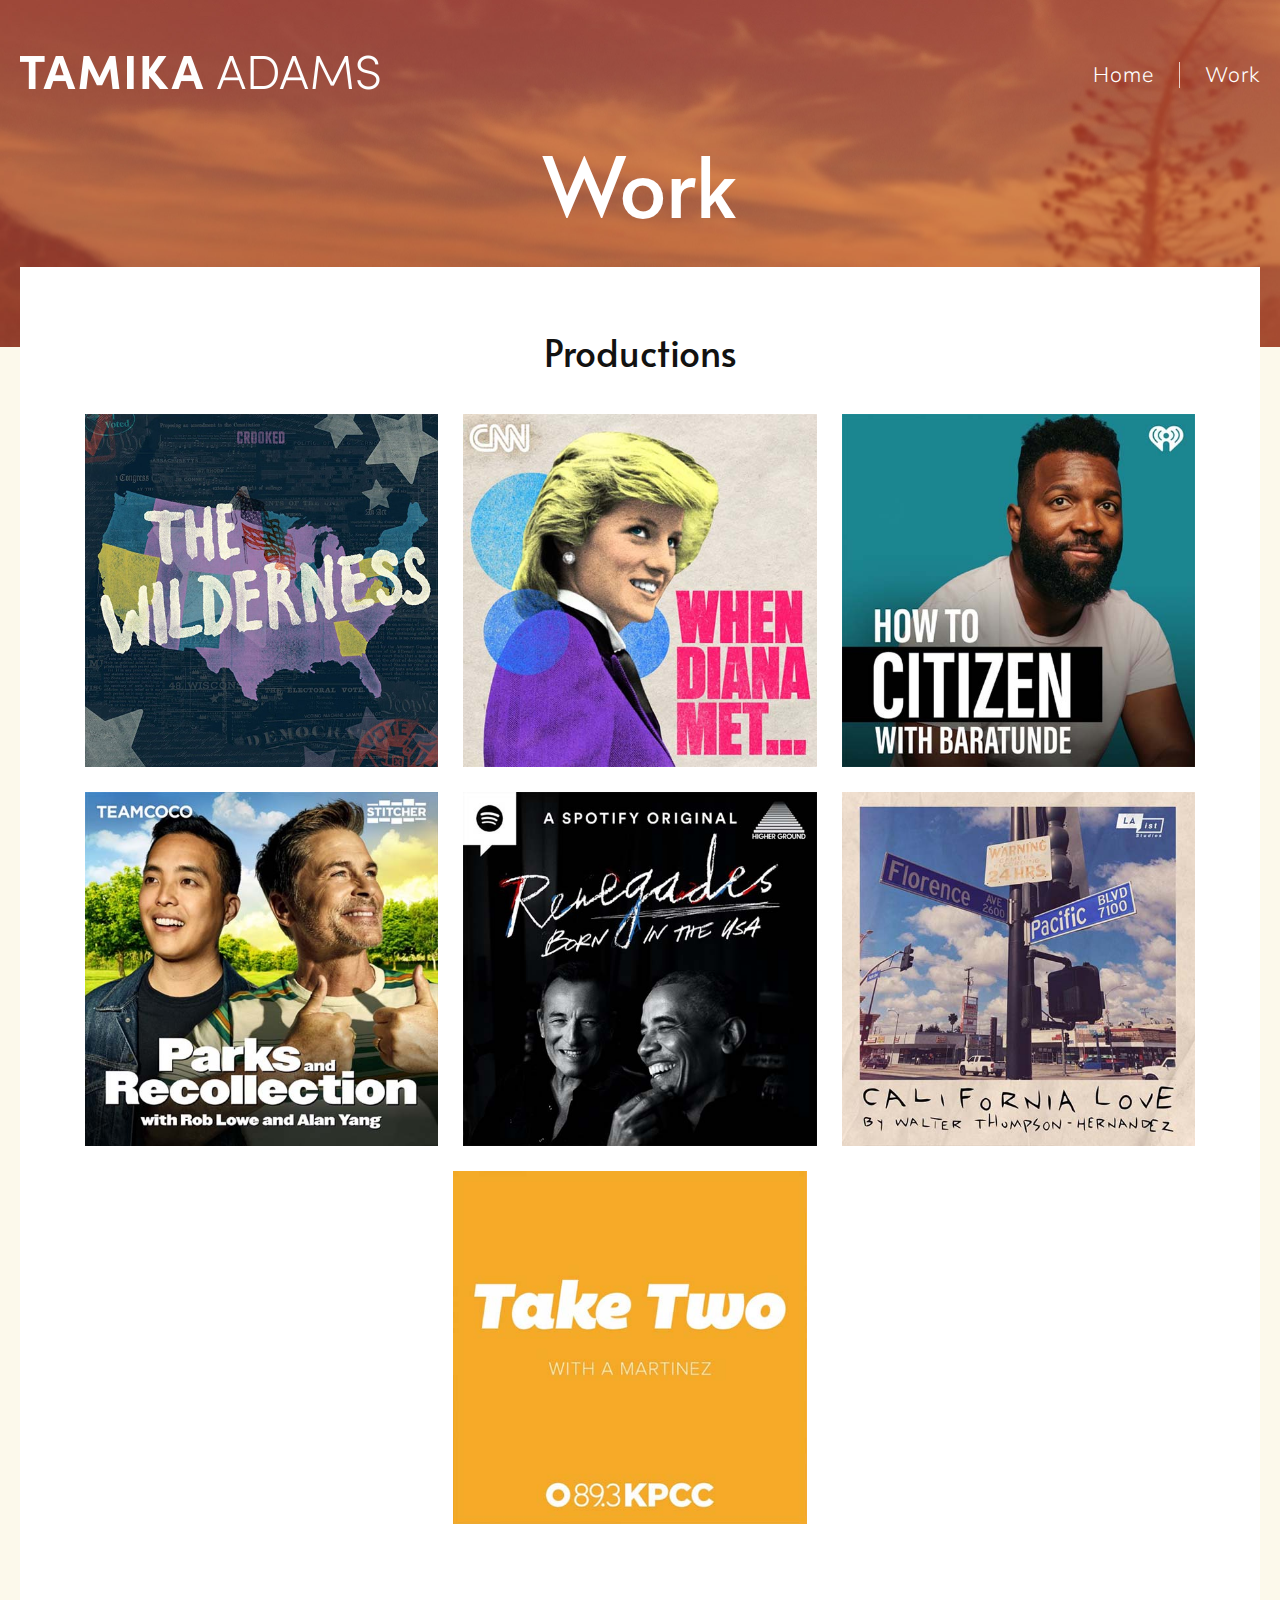
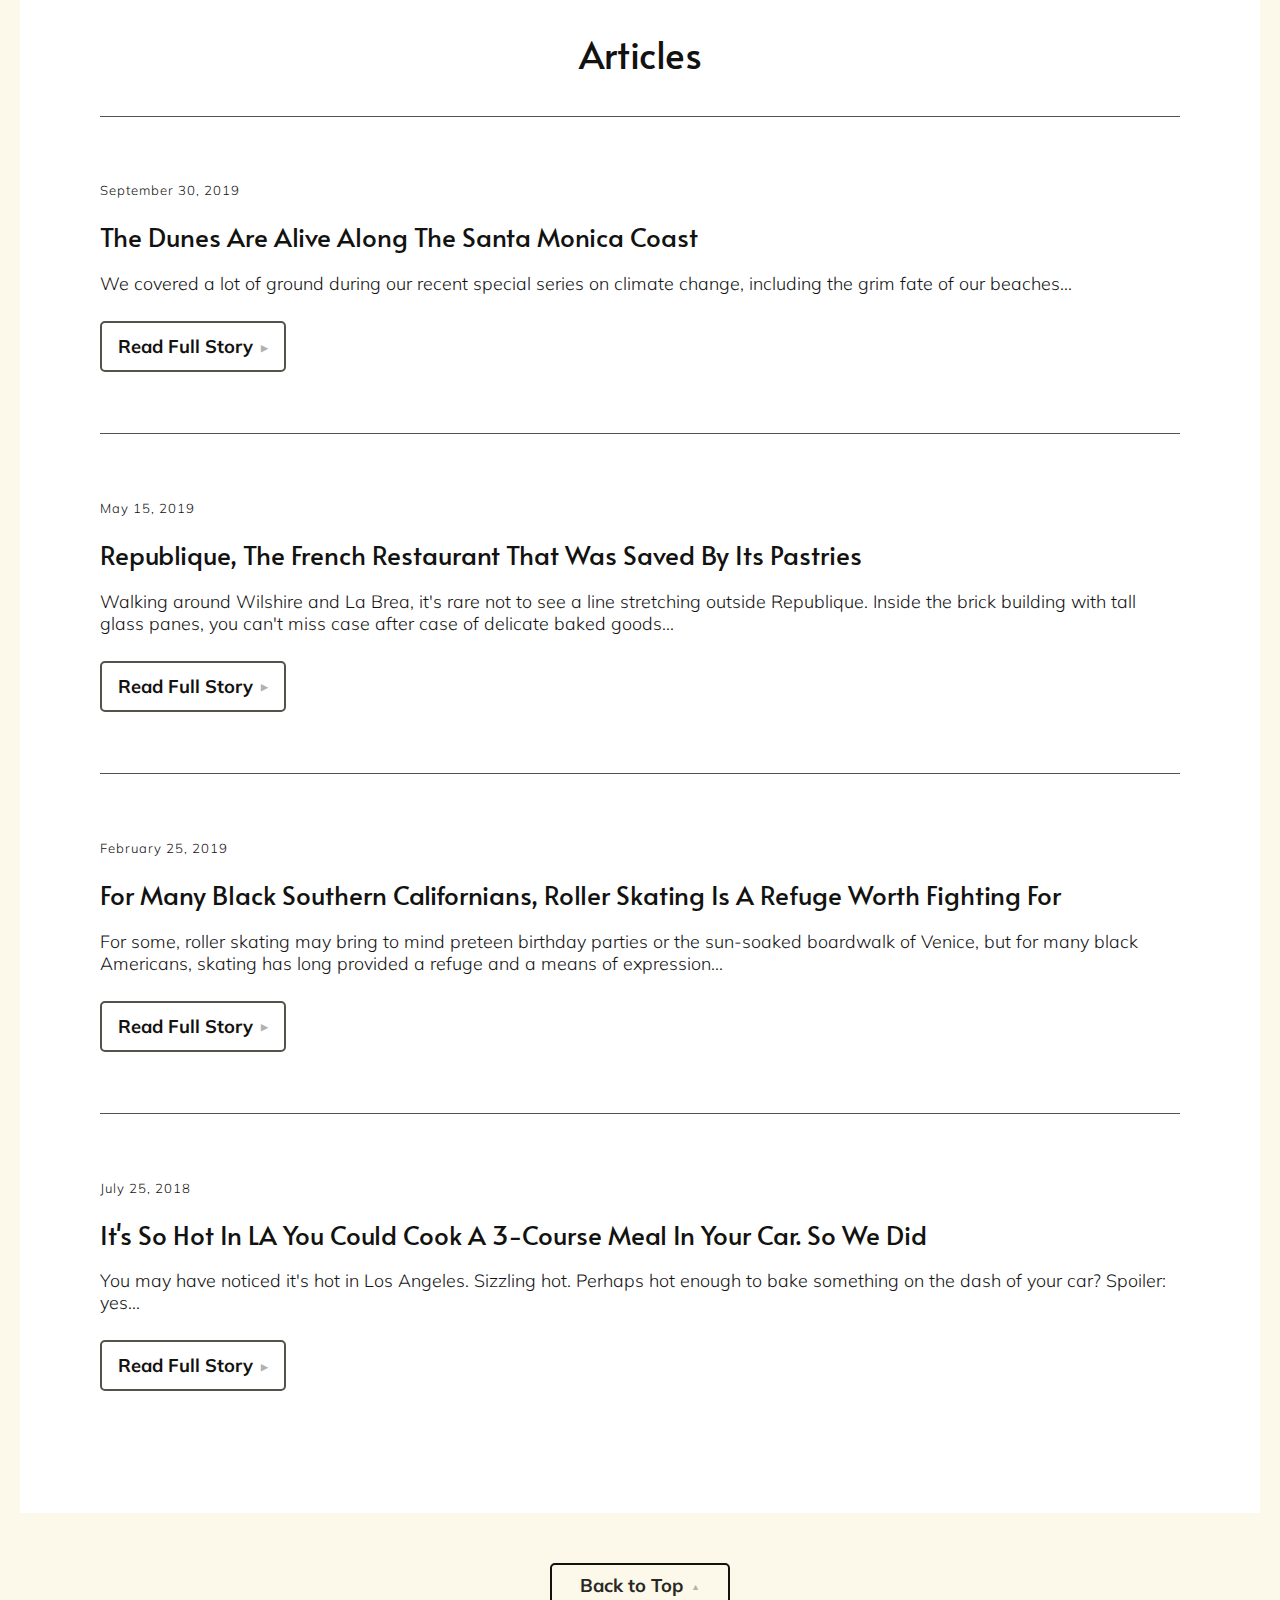
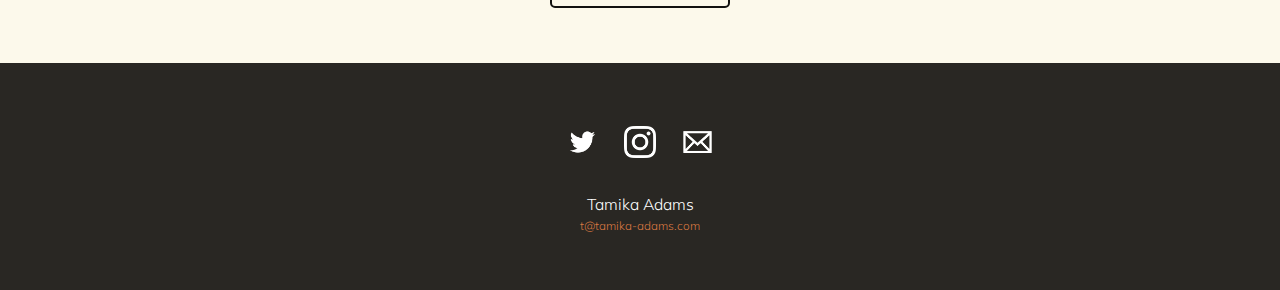
==== commit 4d09fadf: "2023 Update" ====
--- a/work.html
+++ b/work.html
@@ -37,6 +37,14 @@
 						<h2  class="category-title">Productions</h2>
 
 						<ul class="production-list">
+							<li>
+								<a href="work/the-wilderness.html">
+									<div class="title-wrap">
+										<div class="title">The Wilderness</div>
+									</div>
+									<img src="img/work/the-wilderness.jpg" alt="The Wilderness" />
+								</a>
+							</li>
 							<li>
 								<a href="work/when-diana-met.html">
 									<div class="title-wrap">
--- a/css/style.css
+++ b/css/style.css
@@ -279,7 +279,6 @@
 
 #podcast-intro
 {
-	max-width: 1180px;
 	margin:0 auto;
 	padding:0 0 40px;
 }
@@ -349,7 +348,7 @@
 {
 	.about-container
 	{
-		padding:200px 5% 150px;
+		padding:140px 5% 60px;
 	}
 }
 	.about-container .about
@@ -563,7 +562,7 @@
 	{
 		max-width:1280px;
 		margin:0 auto;
-		padding:80px 0 0;
+		padding:60px 0 0;
 	}
 
 		.production-list
